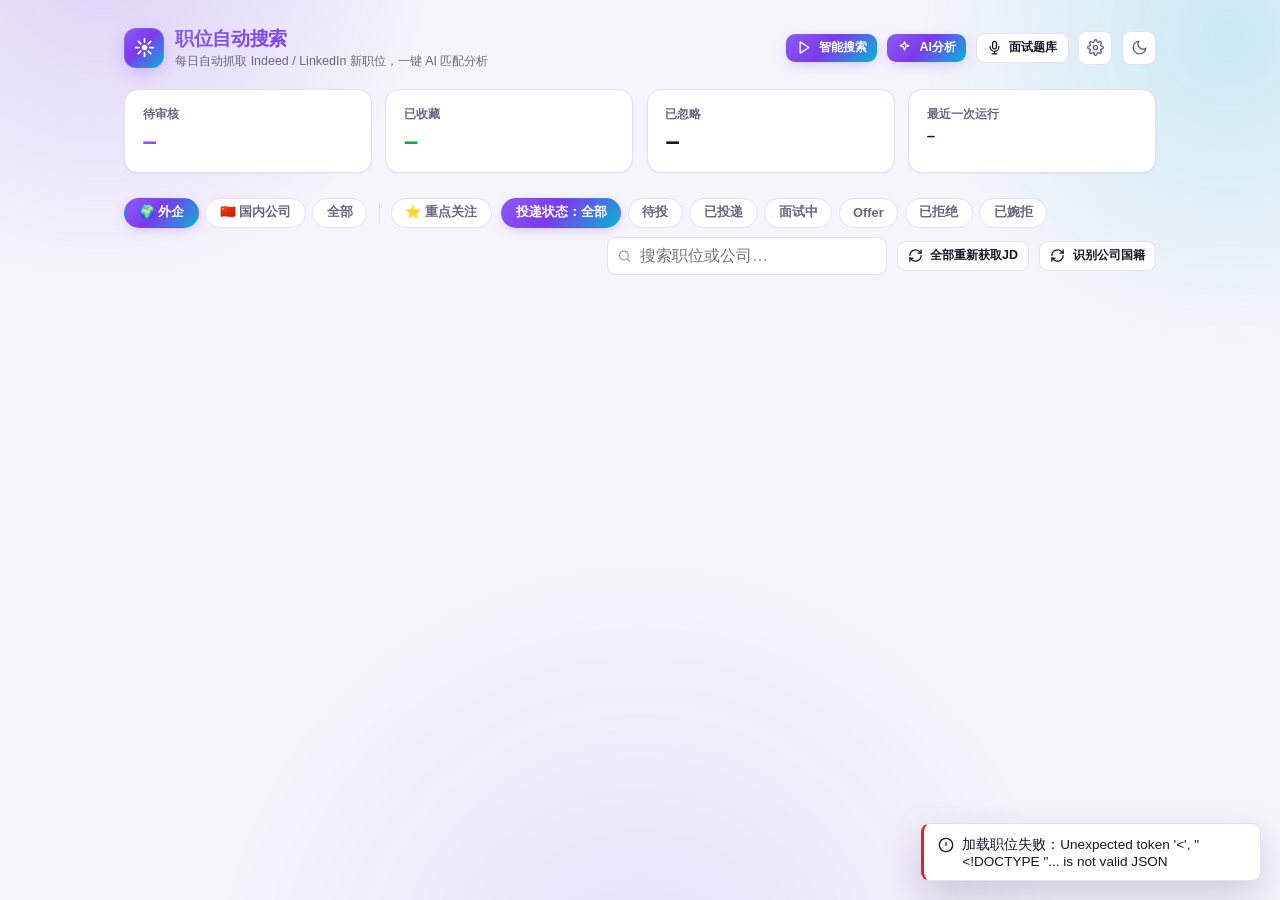
==== templates/index.html @ f9c7b6f6 "Add interview prep, Easy Apply, application tracking, and regression tests 功能： - 面试准备 P1：投递状态改为「面试中」" ====
<!doctype html>
<html lang="zh">
<head>
<meta charset="utf-8">
<meta name="viewport" content="width=device-width, initial-scale=1">
<title>职位自动搜索</title>
<link rel="stylesheet" href="/static/style.css">
</head>
<body>
<div class="app-shell">

  <header class="topbar">
    <div class="brand">
      <div class="brand-icon">
        <svg viewBox="0 0 24 24" fill="none" stroke="currentColor" stroke-width="2" stroke-linecap="round" stroke-linejoin="round"><path d="M12 2v4M12 18v4M4.93 4.93l2.83 2.83M16.24 16.24l2.83 2.83M2 12h4M18 12h4M4.93 19.07l2.83-2.83M16.24 7.76l2.83-2.83"/><circle cx="12" cy="12" r="3.2" fill="currentColor" stroke="none"/></svg>
      </div>
      <div>
        <h1>职位自动搜索</h1>
        <div class="sub">每日自动抓取 Indeed / LinkedIn 新职位，一键 AI 匹配分析</div>
      </div>
    </div>
    <div class="topbar-actions">
      <button class="btn btn-primary btn-sm" id="runNowBtn" onclick="runNow()">
        <svg viewBox="0 0 24 24" fill="none" stroke="currentColor" stroke-width="2" stroke-linecap="round" stroke-linejoin="round"><polygon points="5 3 19 12 5 21 5 3"/></svg>
        智能搜索
      </button>
      <button class="btn btn-primary btn-sm" id="aiAnalyzeAllBtn" onclick="toggleAnalyzeAll()" title="批量AI分析所有待审核职位（包括历史积压），再点一次可停止">
        <svg viewBox="0 0 24 24" fill="none" stroke="currentColor" stroke-width="2" stroke-linecap="round" stroke-linejoin="round"><path d="m12 3 1.9 4.9L19 9l-5.1 1.9L12 16l-1.9-5.1L5 9l5.1-1.9L12 3z"/></svg>
        <span id="aiAnalyzeAllBtnLabel">AI分析</span>
      </button>
      <button class="btn btn-secondary btn-sm" id="interviewBtn" onclick="openInterviewModal()" title="通用面试题库：自我介绍、通用问题、STAR 故事">
        <svg viewBox="0 0 24 24" fill="none" stroke="currentColor" stroke-width="2" stroke-linecap="round" stroke-linejoin="round"><path d="M12 2a3 3 0 0 0-3 3v6a3 3 0 0 0 6 0V5a3 3 0 0 0-3-3z"/><path d="M19 10v1a7 7 0 0 1-14 0v-1M12 18v4M8 22h8"/></svg>
        面试题库
      </button>
      <button class="icon-btn" id="moreBtn" title="更多" onclick="openMoreModal()">
        <svg viewBox="0 0 24 24" fill="none" stroke="currentColor" stroke-width="2" stroke-linecap="round" stroke-linejoin="round"><circle cx="12" cy="12" r="3"/><path d="M19.4 15a1.65 1.65 0 0 0 .33 1.82l.06.06a2 2 0 1 1-2.83 2.83l-.06-.06a1.65 1.65 0 0 0-1.82-.33 1.65 1.65 0 0 0-1 1.51V21a2 2 0 0 1-4 0v-.09A1.65 1.65 0 0 0 9 19.4a1.65 1.65 0 0 0-1.82.33l-.06.06a2 2 0 1 1-2.83-2.83l.06-.06a1.65 1.65 0 0 0 .33-1.82 1.65 1.65 0 0 0-1.51-1H3a2 2 0 0 1 0-4h.09A1.65 1.65 0 0 0 4.6 9a1.65 1.65 0 0 0-.33-1.82l-.06-.06a2 2 0 1 1 2.83-2.83l.06.06a1.65 1.65 0 0 0 1.82.33H9a1.65 1.65 0 0 0 1-1.51V3a2 2 0 0 1 4 0v.09a1.65 1.65 0 0 0 1 1.51 1.65 1.65 0 0 0 1.82-.33l.06-.06a2 2 0 1 1 2.83 2.83l-.06.06a1.65 1.65 0 0 0-.33 1.82V9a1.65 1.65 0 0 0 1.51 1H21a2 2 0 0 1 0 4h-.09a1.65 1.65 0 0 0-1.51 1z"/></svg>
      </button>
      <button class="icon-btn" id="themeToggle" title="切换深色模式" onclick="toggleTheme()">
        <svg id="themeIcon" viewBox="0 0 24 24" fill="none" stroke="currentColor" stroke-width="2" stroke-linecap="round" stroke-linejoin="round"></svg>
      </button>
    </div>
  </header>

  <div class="stat-grid">
    <div class="stat-card accent-new clickable" id="statCardNew" data-status="new" onclick="filterByStatus('new')" title="点击筛选「新」，再点一次恢复「全部」">
      <div class="label">待审核</div>
      <div class="value" id="statNew">–</div>
    </div>
    <div class="stat-card accent-ok clickable" id="statCardReviewed" data-status="reviewed" onclick="filterByStatus('reviewed')" title="点击筛选「已收藏」，再点一次恢复「全部」">
      <div class="label">已收藏</div>
      <div class="value" id="statReviewed">–</div>
    </div>
    <div class="stat-card clickable" id="statCardDismissed" data-status="dismissed" onclick="filterByStatus('dismissed')" title="点击筛选「已忽略」，再点一次恢复「全部」">
      <div class="label">已忽略</div>
      <div class="value" id="statDismissed">–</div>
    </div>
    <div class="stat-card clickable" id="statCardLastRun" onclick="openMoreModal('runs')" title="点击查看运行记录">
      <div class="label">最近一次运行</div>
      <div class="value" id="statLastRun" style="font-size:0.95rem;">–</div>
    </div>
  </div>

  <!-- ===== Jobs (main content) ===== -->
  <section id="panel-jobs">
    <div class="filter-bar">
      <div class="chip-group" id="originChips">
        <button class="chip active" data-origin="foreign" title="外企 + 未分析/判断不出的职位">🌍 外企</button>
        <button class="chip" data-origin="domestic" title="仅显示AI分析判定为中国大陆本土公司的职位">🇨🇳 国内公司</button>
        <button class="chip" data-origin="">全部</button>
      </div>
      <!-- 分割线后面的"重点关注"是独立的开关筛选（可跟外企/国内公司任意组合），
           不属于上面那组三选一的chip，所以单独放一个 chip-group -->
      <span class="chip-divider" aria-hidden="true"></span>
      <div class="chip-group">
        <button class="chip" id="starredChip" onclick="toggleStarredFilter()" title="只看标记了「重点关注」的职位，再点一次取消">⭐ 重点关注</button>
      </div>
      <div class="chip-group" id="appStatusChips">
        <button class="chip active" data-appstatus="">投递状态：全部</button>
        <button class="chip" data-appstatus="not_applied">待投</button>
        <button class="chip" data-appstatus="applied">已投递</button>
        <button class="chip" data-appstatus="interviewing">面试中</button>
        <button class="chip" data-appstatus="offer">Offer</button>
        <button class="chip" data-appstatus="rejected">已拒绝</button>
        <button class="chip" data-appstatus="declined">已婉拒</button>
      </div>
      <div class="search-box">
        <svg viewBox="0 0 24 24" fill="none" stroke="currentColor" stroke-width="2"><circle cx="11" cy="11" r="7"/><path d="m21 21-4.3-4.3"/></svg>
        <input id="jobSearch" type="text" placeholder="搜索职位或公司…" oninput="renderJobs()">
      </div>
      <button class="btn btn-secondary btn-sm" id="refetchAllJdBtn" onclick="refetchAllJd(this)" title="重新抓取所有待审核里JD正文缺失的职位（后台进行）">
        <svg viewBox="0 0 24 24" fill="none" stroke="currentColor" stroke-width="2" stroke-linecap="round" stroke-linejoin="round"><path d="M3 12a9 9 0 0 1 15-6.7L21 8"/><path d="M21 3v5h-5"/><path d="M21 12a9 9 0 0 1-15 6.7L3 16"/><path d="M8 16H3v5"/></svg>
        全部重新获取JD
      </button>
      <button class="btn btn-secondary btn-sm" id="classifyOriginBtn" onclick="classifyCompanyOrigin(this)" title="批量判断所有还没识别过国籍的公司（只看公司名，不用等JD/完整分析，后台进行）">
        <svg viewBox="0 0 24 24" fill="none" stroke="currentColor" stroke-width="2" stroke-linecap="round" stroke-linejoin="round"><path d="M3 12a9 9 0 0 1 15-6.7L21 8"/><path d="M21 3v5h-5"/><path d="M21 12a9 9 0 0 1-15 6.7L3 16"/><path d="M8 16H3v5"/></svg>
        识别公司国籍
      </button>
    </div>

    <div id="jobsSkeleton" class="skeleton" style="display:none;">
      <div class="skeleton-row"></div>
      <div class="skeleton-row"></div>
      <div class="skeleton-row"></div>
    </div>
    <div class="job-list" id="jobList"></div>
    <div class="empty-state" id="jobsEmpty" style="display:none;">
      <div class="icon">📭</div>
      <div class="title">暂时没有职位</div>
      <div class="desc">点击右上角"智能搜索"，或调整筛选条件试试。</div>
    </div>
  </section>

</div>

<div class="modal-overlay" id="moreModalOverlay" onclick="if(event.target===this) closeMoreModal()">
  <div class="modal">
    <div class="modal-head">
      <nav class="tabs modal-tabs">
        <button class="tab-btn active" data-moretab="settings" onclick="switchMoreTab('settings')">设置</button>
        <button class="tab-btn" data-moretab="runs" onclick="switchMoreTab('runs')">运行记录</button>
      </nav>
      <button class="icon-btn" onclick="closeMoreModal()">
        <svg viewBox="0 0 24 24" fill="none" stroke="currentColor" stroke-width="2" stroke-linecap="round" stroke-linejoin="round"><path d="M18 6 6 18M6 6l12 12"/></svg>
      </button>
    </div>
    <div class="modal-body">

      <!-- ===== Settings subtab ===== -->
      <section class="tab-panel active" id="moreSubpanel-settings">
        <div class="card">
          <div class="card-head">
            <div>
              <h2>搜索设置</h2>
              <p>按关键词 × 城市定时自动抓取 Indeed / LinkedIn 新职位，去重后存入待审核列表。</p>
            </div>
          </div>
          <div class="form-grid">
            <div class="field">
              <label>关键词（每行一个）</label>
              <textarea id="keywords" rows="4" placeholder="Senior Product Manager&#10;AI产品经理"></textarea>
            </div>
            <div class="field">
              <label>城市（每行一个，留空一行表示不限地点/远程）</label>
              <textarea id="locations" rows="4" placeholder="Beijing&#10;Shanghai&#10;Remote"></textarea>
            </div>
            <div class="field">
              <label>Indeed 国家代码</label>
              <input id="country_indeed" type="text" placeholder="china">
            </div>
            <div class="field">
              <label>每个关键词+城市组合返回条数</label>
              <input id="results_wanted" type="number" min="1" max="100">
            </div>
            <div class="field">
              <label>只抓取最近几天内发布的职位（留空或0表示不限）</label>
              <input id="days_old" type="number" min="0" max="365" placeholder="30">
            </div>
            <div class="field">
              <label>每天定时时间（本机时间）</label>
              <div class="time-row">
                <label class="switch-row">
                  <input id="schedule_enabled" type="checkbox">
                  <span>开启</span>
                </label>
                <input id="schedule_hour" type="number" min="0" max="23">
                <span>时</span>
                <input id="schedule_minute" type="number" min="0" max="59">
                <span>分</span>
              </div>
              <p class="field-hint">关闭后不会每天自动运行，仍可手动点"立即搜索"</p>
            </div>
            <div class="field span-2">
              <label>去重 / 自动分析写入用的追踪表路径</label>
              <input id="tracker_xlsx_path" type="text" placeholder="留空默认 ~/Downloads/JD匹配追踪表.xlsx">
            </div>
          </div>
        </div>

        <div class="card">
          <div class="card-head">
            <div>
              <h2>自动分析设置</h2>
              <p>需要设置 <code>ANTHROPIC_API_KEY</code>（Claude）或 <code>DEEPSEEK_API_KEY</code>（DeepSeek）环境变量，用哪个由 <code>config.json</code> 里的 <code>llm_provider</code> 字段决定（暂无界面开关，需直接编辑该文件）。点击职位的"AI 分析"会调用对应 API 计算匹配度并写入追踪表，匹配度 ≥70% 时还会生成定制简历 + cover letter（会产生 API 调用费用）。</p>
            </div>
          </div>
          <div class="form-grid">
            <div class="field span-2">
              <label>基础简历文件路径</label>
              <input id="base_resume_path" type="text" placeholder="留空默认 ~/Downloads/Cathy_Yang_Resume_EN_AI.docx">
            </div>
            <div class="field span-2">
              <label>定制简历保存目录</label>
              <input id="resume_output_dir" type="text" placeholder="留空默认跟基础简历同目录">
            </div>
          </div>
        </div>

        <div class="card">
          <div class="card-head">
            <div>
              <h2>Easy Apply 自动回答设置</h2>
              <p>LinkedIn Easy Apply 半自动投递遇到筛选问题时，会用这里配置的答案自动填写并点"下一步"；遇到下面没覆盖到的问题会停在那一步，等你手动填。不会自动点击最终的"提交申请"，这一步永远需要你自己确认。</p>
            </div>
          </div>
          <div class="form-grid">
            <div class="field">
              <label>工作签证 / 工作授权</label>
              <input id="ea_work_authorization" type="text" placeholder="例如：无需公司担保工作签证">
            </div>
            <div class="field">
              <label>期望薪资</label>
              <input id="ea_expected_salary" type="text" placeholder="例如：30k-40k RMB/月">
            </div>
            <div class="field">
              <label>入职时间 / Notice Period</label>
              <input id="ea_notice_period" type="text" placeholder="例如：1个月内到岗">
            </div>
            <div class="field span-2">
              <label>其它常见问题（每行一条，格式：问题关键词=答案）</label>
              <textarea id="ea_extra_answers" rows="4" placeholder="是否愿意出差=愿意&#10;英语水平=流利&#10;是否有相关认证=否"></textarea>
              <p class="field-hint">自动化会用"问题关键词"去匹配 Easy Apply 表单里问题的文字，包含这个关键词就填对应答案；没匹配上任何一行才会停下来</p>
            </div>
          </div>
        </div>

        <div class="card-footer" style="margin-top:-0.4rem;">
          <button class="btn btn-primary" id="saveConfigBtn" onclick="saveConfig()">
            <svg viewBox="0 0 24 24" fill="none" stroke="currentColor" stroke-width="2" stroke-linecap="round" stroke-linejoin="round"><path d="M19 21H5a2 2 0 0 1-2-2V5a2 2 0 0 1 2-2h11l5 5v11a2 2 0 0 1-2 2Z"/><path d="M17 21v-8H7v8"/><path d="M7 3v5h8"/></svg>
            保存设置
          </button>
          <span id="configSavedHint" style="font-size:0.82rem;color:var(--success);display:none;">已保存</span>
        </div>
      </section>

      <!-- ===== Runs subtab ===== -->
      <section class="tab-panel" id="moreSubpanel-runs">
        <div class="table-wrap">
          <table id="runsTable">
            <thead>
              <tr><th>时间</th><th>关键词</th><th>找到</th><th>新增</th><th>去重跳过</th><th>不相关跳过</th><th>状态</th></tr>
            </thead>
            <tbody></tbody>
          </table>
        </div>
      </section>

    </div>
  </div>
</div>

<div class="modal-overlay" id="jobDetailModalOverlay" onclick="if(event.target===this) closeJobDetailModal()">
  <div class="modal">
    <div class="modal-head">
      <h3 id="jobDetailModalTitle"></h3>
      <button class="icon-btn" onclick="closeJobDetailModal()">
        <svg viewBox="0 0 24 24" fill="none" stroke="currentColor" stroke-width="2" stroke-linecap="round" stroke-linejoin="round"><path d="M18 6 6 18M6 6l12 12"/></svg>
      </button>
    </div>
    <nav class="tabs modal-tabs">
      <button class="tab-btn active" data-detailtab="analysis" onclick="switchDetailTab('analysis')">匹配分析</button>
      <button class="tab-btn" data-detailtab="interview" onclick="switchDetailTab('interview')">🎤 面试准备</button>
    </nav>
    <div class="modal-body">
      <section class="tab-panel active" id="detailSubpanel-analysis"></section>
      <section class="tab-panel" id="detailSubpanel-interview"></section>
    </div>
  </div>
</div>

<div class="modal-overlay" id="interviewModalOverlay" onclick="if(event.target===this) closeInterviewModal()">
  <div class="modal modal-wide">
    <div class="modal-head">
      <h3>🎤 通用面试题库</h3>
      <button class="icon-btn" onclick="closeInterviewModal()">
        <svg viewBox="0 0 24 24" fill="none" stroke="currentColor" stroke-width="2" stroke-linecap="round" stroke-linejoin="round"><path d="M18 6 6 18M6 6l12 12"/></svg>
      </button>
    </div>
    <div class="modal-body" id="interviewModalBody"></div>
  </div>
</div>

<div class="toast-stack" id="toastStack"></div>

<!-- interview.js 放在 app.js 前面：app.js 文件末尾就直接跑初始化（loadJobs 等），
     而它渲染职位卡片时会调用 interview.js 里的 interviewPrepBadgeHtml()，
     反过来放会依赖"网络回调一定晚于同步脚本执行"这个隐式时序，太脆。 -->
<script src="/static/interview.js"></script>
<script src="/static/app.js"></script>
</body>
</html>
---- static/style.css ----
:root {
  --bg: #f6f5fb;
  --bg-elevated: #ffffff;
  --bg-subtle: #f0eefa;
  --border: #e3dff5;
  --text: #191527;
  --text-muted: #6b6580;
  --text-faint: #9a93ac;
  --primary: #7c3aed;
  --primary-hover: #6b21e8;
  --primary-soft: #efe6fe;
  --accent: #06b6d4;
  --accent-soft: #e2fbff;
  --primary-gradient: linear-gradient(135deg, #8b5cf6 0%, #7c3aed 45%, #06b6d4 100%);
  --primary-glow: rgba(124, 58, 237, 0.35);
  --success: #16a34a;
  --success-soft: #e9f9ef;
  --warning: #d97706;
  --warning-soft: #fef3e2;
  --danger: #dc2626;
  --danger-soft: #fdecec;
  --indeed-color: #2557a7;
  --linkedin-color: #0a66c2;
  --radius: 14px;
  --radius-sm: 9px;
  --shadow-sm: 0 1px 2px rgba(30, 16, 60, 0.06);
  --shadow-md: 0 4px 18px rgba(30, 16, 60, 0.1);
  --shadow-lg: 0 16px 40px rgba(30, 16, 60, 0.18);
}

:root[data-theme="dark"] {
  --bg: #0c0a16;
  --bg-elevated: #17132a;
  --bg-subtle: #1f1a3673;
  --border: #2e2650;
  --text: #f0ecff;
  --text-muted: #a89fc4;
  --text-faint: #6f668c;
  --primary: #a78bfa;
  --primary-hover: #bda4ff;
  --primary-soft: #2c2158;
  --accent: #2dd4bf;
  --accent-soft: #123330;
  --primary-gradient: linear-gradient(135deg, #a78bfa 0%, #8b5cf6 45%, #22d3ee 100%);
  --primary-glow: rgba(167, 139, 250, 0.45);
  --success: #4ade80;
  --success-soft: #163627;
  --warning: #fbbf24;
  --warning-soft: #3a2c0f;
  --danger: #f87171;
  --danger-soft: #3a1e1e;
  --shadow-sm: 0 1px 2px rgba(0, 0, 0, 0.35);
  --shadow-md: 0 4px 18px rgba(0, 0, 0, 0.4);
  --shadow-lg: 0 16px 40px rgba(0, 0, 0, 0.55);
}

@media (prefers-color-scheme: dark) {
  :root:not([data-theme="light"]) {
    --bg: #0c0a16;
    --bg-elevated: #17132a;
    --bg-subtle: #1f1a3673;
    --border: #2e2650;
    --text: #f0ecff;
    --text-muted: #a89fc4;
    --text-faint: #6f668c;
    --primary: #a78bfa;
    --primary-hover: #bda4ff;
    --primary-soft: #2c2158;
    --accent: #2dd4bf;
    --accent-soft: #123330;
    --primary-gradient: linear-gradient(135deg, #a78bfa 0%, #8b5cf6 45%, #22d3ee 100%);
    --primary-glow: rgba(167, 139, 250, 0.45);
    --success: #4ade80;
    --success-soft: #163627;
    --warning: #fbbf24;
    --warning-soft: #3a2c0f;
    --danger: #f87171;
    --danger-soft: #3a1e1e;
    --shadow-sm: 0 1px 2px rgba(0, 0, 0, 0.35);
    --shadow-md: 0 4px 18px rgba(0, 0, 0, 0.4);
    --shadow-lg: 0 16px 40px rgba(0, 0, 0, 0.55);
  }
}

* { box-sizing: border-box; }

body {
  font-family: -apple-system, BlinkMacSystemFont, "Segoe UI", "PingFang SC", "Microsoft YaHei", sans-serif;
  background: var(--bg);
  color: var(--text);
  margin: 0;
  min-height: 100vh;
  position: relative;
  overflow-x: hidden;
  transition: background 0.2s ease, color 0.2s ease;
}

body::before {
  content: "";
  position: fixed;
  inset: 0;
  z-index: 0;
  pointer-events: none;
  background:
    radial-gradient(560px circle at 8% -6%, color-mix(in srgb, var(--primary) 22%, transparent), transparent 60%),
    radial-gradient(520px circle at 96% 4%, color-mix(in srgb, var(--accent) 20%, transparent), transparent 60%),
    radial-gradient(680px circle at 50% 110%, color-mix(in srgb, var(--primary) 12%, transparent), transparent 65%);
  opacity: 0.9;
}

.app-shell {
  max-width: 1080px;
  margin: 0 auto;
  padding: 0 1.5rem 4rem;
  position: relative;
  z-index: 1;
}

/* ---------- Header ---------- */
.topbar {
  display: flex;
  align-items: center;
  justify-content: space-between;
  padding: 1.6rem 0 1.2rem;
  gap: 1rem;
}

.brand { display: flex; align-items: center; gap: 0.7rem; }

.brand-icon {
  width: 40px; height: 40px;
  border-radius: 12px;
  background: var(--primary-gradient);
  display: flex; align-items: center; justify-content: center;
  color: #fff; font-size: 1.1rem; flex-shrink: 0;
  box-shadow: 0 0 0 1px rgba(255,255,255,0.08) inset, 0 6px 20px -4px var(--primary-glow);
}
.brand-icon svg { width: 21px; height: 21px; }

.brand h1 {
  font-size: 1.2rem; margin: 0; font-weight: 800; letter-spacing: -0.02em;
  background: var(--primary-gradient);
  -webkit-background-clip: text; background-clip: text; color: transparent;
}
.brand .sub { font-size: 0.78rem; color: var(--text-muted); margin-top: 1px; }

.topbar-actions { display: flex; align-items: center; gap: 0.6rem; }

.server-pill {
  display: flex; align-items: center; gap: 0.4rem;
  font-size: 0.78rem; color: var(--text-muted);
  background: var(--bg-elevated); border: 1px solid var(--border);
  padding: 0.35rem 0.7rem; border-radius: 999px;
}
.dot { width: 7px; height: 7px; border-radius: 50%; background: var(--success); box-shadow: 0 0 0 3px var(--success-soft); }

.icon-btn {
  width: 34px; height: 34px; border-radius: 9px;
  border: 1px solid var(--border); background: var(--bg-elevated);
  color: var(--text-muted); display: flex; align-items: center; justify-content: center;
  cursor: pointer; transition: all 0.15s ease;
}
.icon-btn:hover { color: var(--text); border-color: var(--primary); background: var(--primary-soft); }
.icon-btn svg { width: 17px; height: 17px; }
/* 已标记"重点关注"的星标按钮：实心金色，跟旁边灰色的收藏/忽略图标一眼区分开 */
.icon-btn.starred { color: #f5a623; border-color: #f5a62366; background: #f5a6231a; }
.icon-btn.starred:hover { color: #f5a623; border-color: #f5a623; background: #f5a62333; }

/* ---------- Stat cards ---------- */
.stat-grid {
  display: grid;
  grid-template-columns: repeat(4, 1fr);
  gap: 0.85rem;
  margin-bottom: 1.6rem;
}
.stat-card {
  background: var(--bg-elevated);
  border: 1px solid var(--border);
  border-radius: var(--radius);
  padding: 1rem 1.1rem;
  box-shadow: var(--shadow-sm);
}
.stat-card .label { font-size: 0.78rem; color: var(--text-muted); font-weight: 600; }
.stat-card .value { font-size: 1.6rem; font-weight: 700; margin-top: 0.25rem; letter-spacing: -0.02em; }
.stat-card.accent-new .value {
  background: var(--primary-gradient);
  -webkit-background-clip: text; background-clip: text; color: transparent;
}
.stat-card.accent-ok .value { color: var(--success); }
.stat-card.clickable { cursor: pointer; transition: border-color 0.15s ease, box-shadow 0.15s ease; }
.stat-card.clickable:hover { border-color: var(--primary); }
.stat-card.clickable.active { border-color: var(--primary); box-shadow: 0 0 0 2px var(--primary-soft); }

/* ---------- Tabs ---------- */
.tabs {
  display: flex; gap: 0.3rem;
  border-bottom: 1px solid var(--border);
  margin-bottom: 1.5rem;
}
.tab-btn {
  border: none; background: none; cursor: pointer;
  padding: 0.7rem 0.9rem; font-size: 0.92rem; font-weight: 600;
  color: var(--text-muted); position: relative; top: 1px;
  border-bottom: 2px solid transparent;
  transition: color 0.15s ease;
}
.tab-btn:hover { color: var(--text); }
.tab-btn.active {
  color: var(--primary);
  border-image: var(--primary-gradient) 1;
  border-bottom-width: 2px; border-bottom-style: solid;
}
.tab-btn .count {
  display: inline-block; margin-left: 0.35rem;
  font-size: 0.72rem; background: var(--bg-subtle); color: var(--text-muted);
  border-radius: 999px; padding: 0.05rem 0.42rem; font-weight: 700;
}
.tab-btn.active .count { background: var(--primary-soft); color: var(--primary); }

.modal-tabs { border-bottom: none; margin-bottom: 0; }

.tab-panel { display: none; animation: fadein 0.18s ease; }
.tab-panel.active { display: block; }
@keyframes fadein { from { opacity: 0; transform: translateY(2px); } to { opacity: 1; transform: none; } }

/* ---------- Cards / sections ---------- */
.card {
  background: var(--bg-elevated);
  border: 1px solid var(--border);
  border-radius: var(--radius);
  padding: 1.4rem 1.5rem;
  box-shadow: var(--shadow-sm);
  margin-bottom: 1.2rem;
}
.card-head { display: flex; align-items: flex-start; justify-content: space-between; gap: 1rem; margin-bottom: 1.1rem; }
.card-head h2 { font-size: 1.02rem; margin: 0; font-weight: 700; }
.card-head p { margin: 0.3rem 0 0; font-size: 0.83rem; color: var(--text-muted); line-height: 1.5; }

.form-grid {
  display: grid;
  grid-template-columns: 1fr 1fr;
  gap: 1rem 1.2rem;
}
.field { display: flex; flex-direction: column; gap: 0.35rem; }
.field.span-2 { grid-column: 1 / -1; }
.field label { font-size: 0.82rem; font-weight: 600; color: var(--text); }
.field .field-hint { font-size: 0.74rem; color: var(--text-faint); margin-top: -0.15rem; }

textarea, input[type=text], input[type=number], select {
  width: 100%;
  font: inherit;
  color: var(--text);
  background: var(--bg-subtle);
  border: 1px solid var(--border);
  border-radius: var(--radius-sm);
  padding: 0.55rem 0.7rem;
  transition: border-color 0.15s ease, box-shadow 0.15s ease;
}
textarea { resize: vertical; font-family: inherit; line-height: 1.5; }
textarea:focus, input:focus, select:focus {
  outline: none; border-color: var(--primary);
  box-shadow: 0 0 0 3px var(--primary-soft);
  background: var(--bg-elevated);
}
.time-row { display: flex; align-items: center; gap: 0.5rem; }
.time-row input { width: 70px; text-align: center; flex: none; }
.time-row span { color: var(--text-muted); font-size: 0.85rem; }
.switch-row { display: flex; align-items: center; gap: 0.35rem; margin-right: 0.3rem; cursor: pointer; }
.switch-row input[type=checkbox] { width: auto; accent-color: var(--accent); }
.switch-row span { color: var(--text-muted); font-size: 0.85rem; }

.card-footer {
  display: flex; align-items: center; gap: 0.7rem;
  margin-top: 1.2rem; padding-top: 1.1rem; border-top: 1px solid var(--border);
}

/* ---------- Buttons ---------- */
.btn {
  display: inline-flex; align-items: center; gap: 0.45rem;
  border: 1px solid transparent; border-radius: var(--radius-sm);
  padding: 0.55rem 1.05rem; font: inherit; font-weight: 600; font-size: 0.87rem;
  cursor: pointer; transition: all 0.15s ease; white-space: nowrap;
}
.btn svg { width: 15px; height: 15px; flex-shrink: 0; }
.btn:disabled { opacity: 0.6; cursor: not-allowed; }
.btn-primary {
  background: var(--primary-gradient); color: #fff; border: none;
  box-shadow: 0 4px 16px -4px var(--primary-glow);
}
.btn-primary:hover:not(:disabled) { filter: brightness(1.08); box-shadow: 0 6px 22px -4px var(--primary-glow); }
.btn-secondary { background: var(--bg-elevated); color: var(--text); border-color: var(--border); }
.btn-secondary:hover:not(:disabled) { border-color: var(--primary); color: var(--primary); }
.btn-danger { background: var(--danger); color: #fff; border: none; }
.btn-danger:hover:not(:disabled) { filter: brightness(1.08); }
.btn-ghost { background: transparent; color: var(--text-muted); padding: 0.4rem 0.7rem; }
.btn-ghost:hover:not(:disabled) { background: var(--bg-subtle); color: var(--text); }
.btn-sm { padding: 0.35rem 0.65rem; font-size: 0.78rem; }
.btn-danger-ghost { background: transparent; color: var(--text-muted); padding: 0.35rem 0.6rem; }
.btn-danger-ghost:hover:not(:disabled) { color: var(--danger); background: var(--danger-soft); }

.spinner {
  width: 14px; height: 14px; border-radius: 50%;
  border: 2px solid rgba(255,255,255,0.4); border-top-color: #fff;
  animation: spin 0.7s linear infinite; flex-shrink: 0;
}
.btn-secondary .spinner { border-color: var(--border); border-top-color: var(--primary); }
@keyframes spin { to { transform: rotate(360deg); } }

/* ---------- Filter chips ---------- */
.filter-bar { display: flex; align-items: center; gap: 0.6rem; margin-bottom: 1rem; flex-wrap: wrap; }
.chip-group { display: flex; gap: 0.4rem; }
.chip {
  border: 1px solid var(--border); background: var(--bg-elevated); color: var(--text-muted);
  border-radius: 999px; padding: 0.32rem 0.85rem; font-size: 0.8rem; font-weight: 600;
  cursor: pointer; transition: all 0.15s ease;
}
.chip:hover { border-color: var(--primary); color: var(--primary); }
.chip.active {
  background: var(--primary-gradient); border-color: transparent; color: #fff;
  box-shadow: 0 3px 12px -3px var(--primary-glow);
}
/* "外企/国内公司/全部"这组三选一chip 和后面独立开关的"重点关注"之间的竖分割线 */
.chip-divider { width: 1px; height: 1.3rem; background: var(--border); margin: 0 0.1rem; }
.search-box { position: relative; flex: 1; min-width: 180px; max-width: 280px; margin-left: auto; }
.search-box svg { position: absolute; left: 0.6rem; top: 50%; transform: translateY(-50%); width: 15px; height: 15px; color: var(--text-faint); }
.search-box input { padding-left: 2rem; background: var(--bg-elevated); }

/* ---------- Job list ---------- */
.job-list { display: flex; flex-direction: column; gap: 0.6rem; }
.job-card {
  background: var(--bg-elevated); border: 1px solid var(--border); border-radius: var(--radius-sm);
  padding: 0.85rem 1rem; display: flex; align-items: center; gap: 1rem;
  transition: box-shadow 0.15s ease, border-color 0.15s ease;
}
.job-card:hover { box-shadow: var(--shadow-sm); border-color: color-mix(in srgb, var(--primary) 35%, var(--border)); }
.job-card.clickable { cursor: pointer; }
.job-main { flex: 1; min-width: 0; }
.job-title-row { display: flex; align-items: center; gap: 0.5rem; flex-wrap: wrap; }
.job-title { font-weight: 700; font-size: 0.93rem; text-decoration: none; color: var(--text); }
.job-title:hover { color: var(--primary); }
.job-meta { display: flex; align-items: center; gap: 0.5rem; margin-top: 0.3rem; font-size: 0.78rem; color: var(--text-muted); flex-wrap: wrap; }
.job-meta .dot-sep::before { content: "·"; margin-right: 0.5rem; color: var(--text-faint); }
.job-meta a.job-link { color: var(--primary); text-decoration: none; font-weight: 600; }
.job-meta a.job-link:hover { text-decoration: underline; }

.badge {
  display: inline-flex; align-items: center; gap: 0.3rem;
  font-size: 0.68rem; font-weight: 700; padding: 0.14rem 0.5rem; border-radius: 999px;
  letter-spacing: 0.01em;
}
.badge-site-indeed { background: #e7f0fc; color: var(--indeed-color); }
.badge-site-linkedin { background: #e1f0fc; color: var(--linkedin-color); }
.badge-status-new {
  background: var(--primary-gradient); color: #fff;
  box-shadow: 0 2px 8px -2px var(--primary-glow);
}
.badge-status-reviewed { background: var(--success-soft); color: var(--success); }
.badge-status-dismissed { background: var(--bg-subtle); color: var(--text-faint); }

.match-pill {
  min-width: 52px; text-align: center; font-weight: 800; font-size: 0.82rem;
  padding: 0.28rem 0.5rem; border-radius: var(--radius-sm);
}
.match-high { background: var(--success-soft); color: var(--success); }
.match-mid { background: var(--warning-soft); color: var(--warning); }
.match-low { background: var(--danger-soft); color: var(--danger); }
.match-none { background: var(--bg-subtle); color: var(--text-faint); font-weight: 600; font-size: 0.75rem; }
.match-fail { background: var(--danger-soft); color: var(--danger); cursor: help; font-size: 0.75rem; font-weight: 600; }

.job-actions { display: flex; align-items: center; gap: 0.35rem; flex-shrink: 0; }

.app-status-select {
  width: auto; padding: 0.3rem 0.5rem; font-size: 0.78rem; border-radius: var(--radius-sm);
}
.app-status-select[data-appstatus="applied"] { border-color: var(--accent); color: var(--accent); }
.app-status-select[data-appstatus="interviewing"] { border-color: var(--warning); color: var(--warning); }
.app-status-select[data-appstatus="offer"] { border-color: var(--success); color: var(--success); font-weight: 700; }
.app-status-select[data-appstatus="rejected"],
.app-status-select[data-appstatus="declined"] { border-color: var(--danger); color: var(--danger); }

.empty-state {
  text-align: center; padding: 3rem 1rem; color: var(--text-muted);
}
.empty-state .icon { font-size: 2rem; margin-bottom: 0.6rem; opacity: 0.6; }
.empty-state .title { font-weight: 700; color: var(--text); margin-bottom: 0.25rem; }
.empty-state .desc { font-size: 0.85rem; }

.skeleton { display: flex; flex-direction: column; gap: 0.6rem; }
.skeleton-row {
  height: 58px; border-radius: var(--radius-sm);
  background: linear-gradient(90deg, var(--bg-subtle) 25%, var(--border) 37%, var(--bg-subtle) 63%);
  background-size: 400% 100%; animation: shimmer 1.4s ease infinite;
}
@keyframes shimmer { 0% { background-position: 100% 0; } 100% { background-position: -100% 0; } }

/* ---------- Table (runs) ---------- */
.table-wrap { overflow-x: auto; border: 1px solid var(--border); border-radius: var(--radius-sm); }
table { width: 100%; border-collapse: collapse; font-size: 0.85rem; }
th { text-align: left; padding: 0.6rem 0.8rem; background: var(--bg-subtle); color: var(--text-muted); font-weight: 700; font-size: 0.75rem; text-transform: uppercase; letter-spacing: 0.03em; }
td { padding: 0.65rem 0.8rem; border-top: 1px solid var(--border); vertical-align: top; }
tr:hover td { background: var(--bg-subtle); }
.run-error { color: var(--danger); }
.run-ok { color: var(--text-faint); }

:root[data-theme="dark"] .badge-site-indeed,
:root[data-theme="dark"] .badge-site-linkedin { background: var(--bg-subtle); }
@media (prefers-color-scheme: dark) {
  :root:not([data-theme="light"]) .badge-site-indeed,
  :root:not([data-theme="light"]) .badge-site-linkedin { background: var(--bg-subtle); }
}

.req-list { list-style: none; margin: 0; padding: 0; display: flex; flex-direction: column; gap: 0.3rem; }
.req-list li { padding-left: 1.1rem; position: relative; font-size: 0.85rem; line-height: 1.5; }
.req-list li::before { content: "•"; position: absolute; left: 0.15rem; }
.req-list li.gap { color: var(--danger); font-weight: 600; }

.bullet-list { list-style: none; margin: 0; padding: 0; display: flex; flex-direction: column; gap: 0.3rem; }
.bullet-list li { padding-left: 1.1rem; position: relative; font-size: 0.85rem; line-height: 1.5; }
.bullet-list li::before { content: "•"; position: absolute; left: 0.15rem; color: var(--text-faint); }

.detail-section { margin-bottom: 1.1rem; }
.detail-section:last-child { margin-bottom: 0; }
.detail-section h4 { margin: 0 0 0.5rem; font-size: 0.78rem; font-weight: 700; color: var(--text-muted); text-transform: uppercase; letter-spacing: 0.03em; }
.detail-section .plain-text { font-size: 0.85rem; line-height: 1.5; white-space: pre-wrap; }
.detail-grid { display: grid; grid-template-columns: 1fr 1fr; gap: 0.8rem 1.2rem; }
.detail-grid .detail-section { margin-bottom: 0; }

/* ---------- Modal ---------- */
.modal-overlay {
  display: none; position: fixed; inset: 0; z-index: 1000;
  background: rgba(10, 11, 20, 0.5); backdrop-filter: blur(2px);
  align-items: flex-start; justify-content: center; padding: 4vh 1rem;
  overflow-y: auto;
}
.modal-overlay.active { display: flex; }
.modal {
  background: var(--bg-elevated); border: 1px solid var(--border); border-radius: var(--radius);
  box-shadow: var(--shadow-lg); width: 100%; max-width: 680px; max-height: 92vh;
  display: flex; flex-direction: column; animation: fadein 0.15s ease;
}
.modal-head {
  display: flex; align-items: center; justify-content: space-between; gap: 1rem;
  padding: 1.1rem 1.3rem; border-bottom: 1px solid var(--border); flex-shrink: 0;
}
.modal-head h3 { margin: 0; font-size: 1rem; font-weight: 700; }
.modal-body { padding: 1.3rem; overflow-y: auto; }

/* ---------- Toasts ---------- */
.toast-stack {
  position: fixed; bottom: 1.2rem; right: 1.2rem; z-index: 999;
  display: flex; flex-direction: column; gap: 0.5rem; max-width: 340px;
}
.toast {
  background: var(--bg-elevated); border: 1px solid var(--border); border-left: 3px solid var(--primary);
  border-radius: var(--radius-sm); padding: 0.7rem 0.9rem; box-shadow: var(--shadow-lg);
  font-size: 0.85rem; color: var(--text); animation: toast-in 0.2s ease;
  display: flex; align-items: flex-start; gap: 0.5rem;
}
.toast.success { border-left-color: var(--success); }
.toast.error { border-left-color: var(--danger); }
.toast.info { border-left-color: var(--primary); }
.toast .toast-icon { flex-shrink: 0; margin-top: 1px; }
@keyframes toast-in { from { opacity: 0; transform: translateX(12px); } to { opacity: 1; transform: none; } }
.toast.leaving { animation: toast-out 0.18s ease forwards; }
@keyframes toast-out { to { opacity: 0; transform: translateX(12px); } }

/* ---------- Interview prep ---------- */
/* 职位详情弹窗的两个标签（匹配分析 / 面试准备）横在 modal-head 和 modal-body 之间，
   跟"更多"弹窗把标签放进 modal-head 的排法不同——这里 modal-head 已经被动态的
   职位标题占满了，标签只能单独占一行。 */
#jobDetailModalOverlay .modal-tabs {
  padding: 0 1.3rem; border-bottom: 1px solid var(--border); flex-shrink: 0;
}

.prep-pill {
  background: var(--accent-soft); color: var(--accent);
  font-size: 0.75rem; font-weight: 700; white-space: nowrap;
}
.prep-pill.done { cursor: pointer; }
.prep-pill.done:hover { filter: brightness(0.95); }

.prep-toolbar {
  display: flex; align-items: center; gap: 0.4rem; flex-wrap: wrap;
  padding-bottom: 0.75rem; margin-bottom: 0.75rem; border-bottom: 1px solid var(--border);
}
.prep-round-input {
  width: 11rem; padding: 0.3rem 0.5rem; font-size: 0.78rem;
  border: 1px solid var(--border); border-radius: var(--radius-sm);
  background: var(--bg-elevated); color: var(--text);
}

.prep-cat { margin-bottom: 0.75rem; }
.prep-cat:last-child { margin-bottom: 0; }
.prep-cat-name {
  font-size: 0.72rem; font-weight: 800; letter-spacing: 0.06em; text-transform: uppercase;
  color: var(--text-faint); margin-bottom: 0.35rem;
}
.prep-sub {
  display: block; font-size: 0.72rem; color: var(--text-faint);
  text-transform: uppercase; letter-spacing: 0.05em; margin-bottom: 0.2rem;
}

.prep-item {
  border: 1px solid var(--border); border-radius: var(--radius-sm);
  background: var(--bg-subtle); margin-bottom: 0.35rem;
}
.prep-item > summary {
  cursor: pointer; padding: 0.5rem 0.65rem; font-size: 0.85rem; line-height: 1.45;
  list-style: none; display: flex; gap: 0.4rem; align-items: flex-start;
}
.prep-item > summary::-webkit-details-marker { display: none; }
.prep-item > summary::before {
  content: "▸"; color: var(--text-faint); flex-shrink: 0; transition: transform 0.15s ease;
}
.prep-item[open] > summary::before { transform: rotate(90deg); }
.prep-item[open] > summary { font-weight: 600; }
.prep-item.gap > summary { color: var(--danger); }
.prep-item-body {
  padding: 0 0.65rem 0.6rem 1.55rem; border-top: 1px solid var(--border); padding-top: 0.5rem;
}

/* 题库弹窗要放长文本编辑框，比默认的详情弹窗宽一些 */
.modal.modal-wide { max-width: 860px; }

.bank-count {
  display: inline-block; margin-left: 0.4rem;
  font-size: 0.72rem; background: var(--bg-subtle); color: var(--text-muted);
  border-radius: 999px; padding: 0.05rem 0.42rem; font-weight: 700;
}
.bank-badge {
  margin-left: auto; flex-shrink: 0;
  font-size: 0.68rem; font-weight: 700; padding: 0.1rem 0.4rem; border-radius: 999px;
  background: var(--success-soft); color: var(--success);
}
.bank-badge.ai { background: var(--bg-subtle); color: var(--text-faint); }

.bank-label {
  display: block; margin: 0.5rem 0 0.2rem;
  font-size: 0.72rem; font-weight: 700; letter-spacing: 0.05em; color: var(--text-faint);
}
.bank-answer {
  width: 100%; padding: 0.5rem 0.6rem; font-size: 0.85rem; line-height: 1.55;
  font-family: inherit; resize: vertical;
  border: 1px solid var(--border); border-radius: var(--radius-sm);
  background: var(--bg-elevated); color: var(--text);
}
.bank-answer:focus { outline: none; border-color: var(--primary); }
.bank-actions { display: flex; align-items: center; gap: 0.35rem; margin-top: 0.5rem; }

/* ---------- Responsive ---------- */
@media (max-width: 720px) {
  .stat-grid { grid-template-columns: repeat(2, 1fr); }
  .form-grid { grid-template-columns: 1fr; }
  .job-card { flex-direction: column; align-items: stretch; }
  .job-actions { justify-content: flex-end; }
  .search-box { max-width: none; margin-left: 0; }
  .detail-grid { grid-template-columns: 1fr; }
  .prep-round-input { width: 100%; }
}
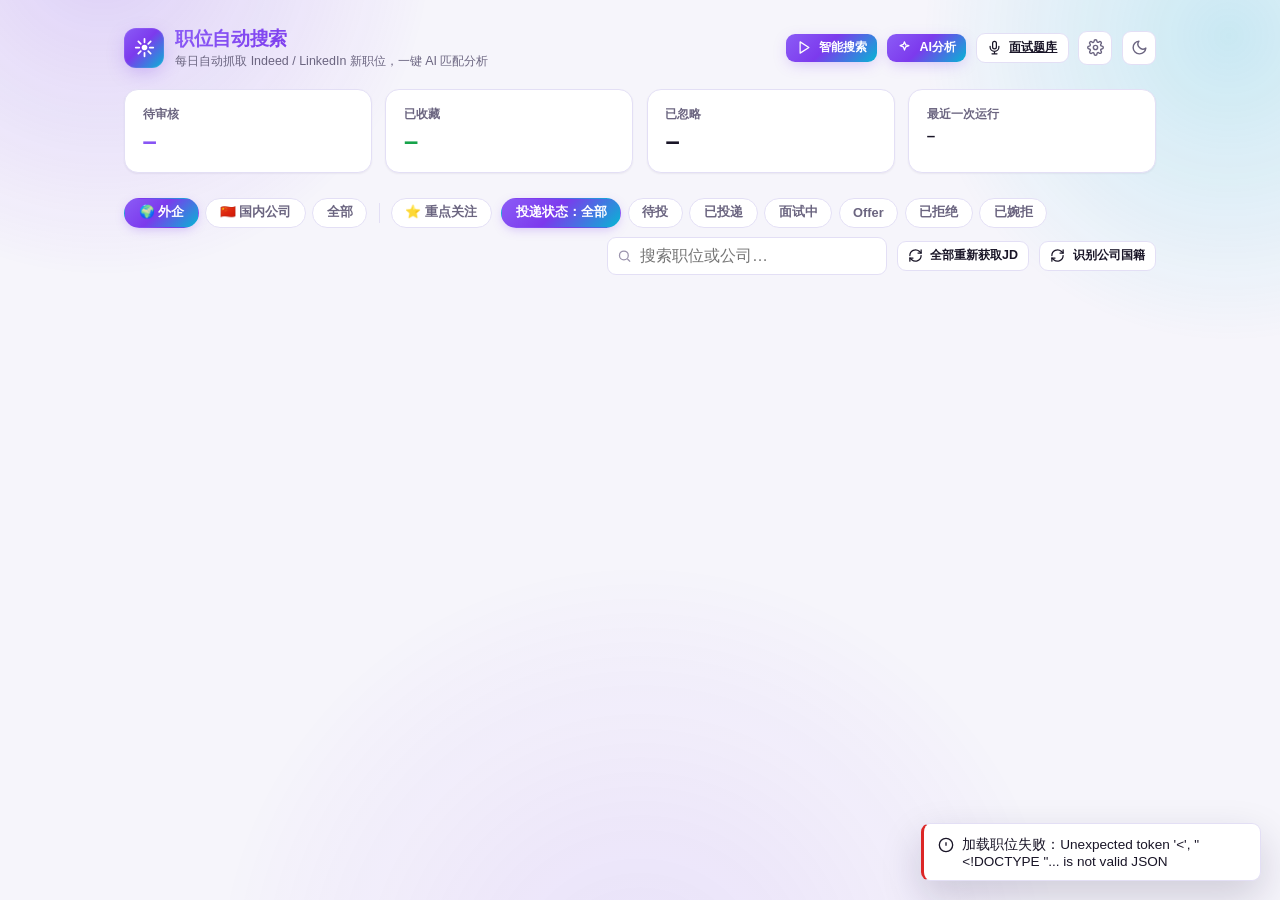
==== commit 1326abdd: "Split interview pages, add bilingual bank answers and AI chat polishing - 页面切分：新增 /interview（通用题库）和 " ====
--- a/templates/index.html
+++ b/templates/index.html
@@ -28,10 +28,10 @@
         <svg viewBox="0 0 24 24" fill="none" stroke="currentColor" stroke-width="2" stroke-linecap="round" stroke-linejoin="round"><path d="m12 3 1.9 4.9L19 9l-5.1 1.9L12 16l-1.9-5.1L5 9l5.1-1.9L12 3z"/></svg>
         <span id="aiAnalyzeAllBtnLabel">AI分析</span>
       </button>
-      <button class="btn btn-secondary btn-sm" id="interviewBtn" onclick="openInterviewModal()" title="通用面试题库：自我介绍、通用问题、STAR 故事">
+      <a class="btn btn-secondary btn-sm" id="interviewBtn" href="/interview" title="通用面试题库：自我介绍、通用问题、STAR 故事">
         <svg viewBox="0 0 24 24" fill="none" stroke="currentColor" stroke-width="2" stroke-linecap="round" stroke-linejoin="round"><path d="M12 2a3 3 0 0 0-3 3v6a3 3 0 0 0 6 0V5a3 3 0 0 0-3-3z"/><path d="M19 10v1a7 7 0 0 1-14 0v-1M12 18v4M8 22h8"/></svg>
         面试题库
-      </button>
+      </a>
       <button class="icon-btn" id="moreBtn" title="更多" onclick="openMoreModal()">
         <svg viewBox="0 0 24 24" fill="none" stroke="currentColor" stroke-width="2" stroke-linecap="round" stroke-linejoin="round"><circle cx="12" cy="12" r="3"/><path d="M19.4 15a1.65 1.65 0 0 0 .33 1.82l.06.06a2 2 0 1 1-2.83 2.83l-.06-.06a1.65 1.65 0 0 0-1.82-.33 1.65 1.65 0 0 0-1 1.51V21a2 2 0 0 1-4 0v-.09A1.65 1.65 0 0 0 9 19.4a1.65 1.65 0 0 0-1.82.33l-.06.06a2 2 0 1 1-2.83-2.83l.06-.06a1.65 1.65 0 0 0 .33-1.82 1.65 1.65 0 0 0-1.51-1H3a2 2 0 0 1 0-4h.09A1.65 1.65 0 0 0 4.6 9a1.65 1.65 0 0 0-.33-1.82l-.06-.06a2 2 0 1 1 2.83-2.83l.06.06a1.65 1.65 0 0 0 1.82.33H9a1.65 1.65 0 0 0 1-1.51V3a2 2 0 0 1 4 0v.09a1.65 1.65 0 0 0 1 1.51 1.65 1.65 0 0 0 1.82-.33l.06-.06a2 2 0 1 1 2.83 2.83l-.06.06a1.65 1.65 0 0 0-.33 1.82V9a1.65 1.65 0 0 0 1.51 1H21a2 2 0 0 1 0 4h-.09a1.65 1.65 0 0 0-1.51 1z"/></svg>
       </button>
@@ -250,41 +250,28 @@
 
 <div class="modal-overlay" id="jobDetailModalOverlay" onclick="if(event.target===this) closeJobDetailModal()">
   <div class="modal">
+    <!-- 这个弹窗只放「匹配分析」：在列表里扫一眼决定投不投，看完就关。
+         「面试准备」要看很久、要单独开着，是独立页面 /jobs/<id>/interview，
+         从右上角那个按钮进去（原来它是这里的第二个 tab）。 -->
     <div class="modal-head">
       <h3 id="jobDetailModalTitle"></h3>
-      <button class="icon-btn" onclick="closeJobDetailModal()">
-        <svg viewBox="0 0 24 24" fill="none" stroke="currentColor" stroke-width="2" stroke-linecap="round" stroke-linejoin="round"><path d="M18 6 6 18M6 6l12 12"/></svg>
-      </button>
-    </div>
-    <nav class="tabs modal-tabs">
-      <button class="tab-btn active" data-detailtab="analysis" onclick="switchDetailTab('analysis')">匹配分析</button>
-      <button class="tab-btn" data-detailtab="interview" onclick="switchDetailTab('interview')">🎤 面试准备</button>
-    </nav>
+      <div style="display:flex; align-items:center; gap:0.4rem;">
+        <a class="btn btn-secondary btn-sm" id="jobDetailPrepLink" href="#">🎤 面试准备 →</a>
+        <button class="icon-btn" onclick="closeJobDetailModal()">
+          <svg viewBox="0 0 24 24" fill="none" stroke="currentColor" stroke-width="2" stroke-linecap="round" stroke-linejoin="round"><path d="M18 6 6 18M6 6l12 12"/></svg>
+        </button>
+      </div>
+    </div>
     <div class="modal-body">
-      <section class="tab-panel active" id="detailSubpanel-analysis"></section>
-      <section class="tab-panel" id="detailSubpanel-interview"></section>
+      <section id="detailSubpanel-analysis"></section>
     </div>
   </div>
 </div>
 
-<div class="modal-overlay" id="interviewModalOverlay" onclick="if(event.target===this) closeInterviewModal()">
-  <div class="modal modal-wide">
-    <div class="modal-head">
-      <h3>🎤 通用面试题库</h3>
-      <button class="icon-btn" onclick="closeInterviewModal()">
-        <svg viewBox="0 0 24 24" fill="none" stroke="currentColor" stroke-width="2" stroke-linecap="round" stroke-linejoin="round"><path d="M18 6 6 18M6 6l12 12"/></svg>
-      </button>
-    </div>
-    <div class="modal-body" id="interviewModalBody"></div>
-  </div>
-</div>
-
 <div class="toast-stack" id="toastStack"></div>
 
-<!-- interview.js 放在 app.js 前面：app.js 文件末尾就直接跑初始化（loadJobs 等），
-     而它渲染职位卡片时会调用 interview.js 里的 interviewPrepBadgeHtml()，
-     反过来放会依赖"网络回调一定晚于同步脚本执行"这个隐式时序，太脆。 -->
-<script src="/static/interview.js"></script>
+<!-- common.js 放在前面：里面是 escapeHtml / showToast / 主题这些 app.js 一上来就要用的东西。 -->
+<script src="/static/common.js"></script>
 <script src="/static/app.js"></script>
 </body>
 </html>
--- a/static/style.css
+++ b/static/style.css
@@ -465,18 +465,15 @@
 @keyframes toast-out { to { opacity: 0; transform: translateX(12px); } }
 
 /* ---------- Interview prep ---------- */
-/* 职位详情弹窗的两个标签（匹配分析 / 面试准备）横在 modal-head 和 modal-body 之间，
-   跟"更多"弹窗把标签放进 modal-head 的排法不同——这里 modal-head 已经被动态的
-   职位标题占满了，标签只能单独占一行。 */
-#jobDetailModalOverlay .modal-tabs {
-  padding: 0 1.3rem; border-bottom: 1px solid var(--border); flex-shrink: 0;
-}
+/* 面试准备页顶部副标题里的"查看原职位页面"链接 */
+.sub a.job-link { color: var(--primary); text-decoration: none; font-weight: 600; margin-left: 0.4rem; }
+.sub a.job-link:hover { text-decoration: underline; }
 
 .prep-pill {
   background: var(--accent-soft); color: var(--accent);
   font-size: 0.75rem; font-weight: 700; white-space: nowrap;
 }
-.prep-pill.done { cursor: pointer; }
+.prep-pill.done { cursor: pointer; text-decoration: none; }
 .prep-pill.done:hover { filter: brightness(0.95); }
 
 .prep-toolbar {
@@ -519,14 +516,22 @@
   padding: 0 0.65rem 0.6rem 1.55rem; border-top: 1px solid var(--border); padding-top: 0.5rem;
 }
 
-/* 题库弹窗要放长文本编辑框，比默认的详情弹窗宽一些 */
-.modal.modal-wide { max-width: 860px; }
-
+/* ---------- 通用面试题库（/interview） ---------- */
 .bank-count {
   display: inline-block; margin-left: 0.4rem;
   font-size: 0.72rem; background: var(--bg-subtle); color: var(--text-muted);
   border-radius: 999px; padding: 0.05rem 0.42rem; font-weight: 700;
 }
+
+/* 题目卡片：不折叠、永远展开。以前是 <details>，保存一次就会连带把所有展开的题收回去。 */
+.bank-item {
+  border: 1px solid var(--border); border-radius: var(--radius-sm);
+  background: var(--bg-subtle); padding: 0.7rem 0.8rem; margin-bottom: 0.6rem;
+}
+.bank-item-head {
+  display: flex; align-items: flex-start; gap: 0.5rem;
+}
+.bank-q { font-size: 0.9rem; font-weight: 600; line-height: 1.45; }
 .bank-badge {
   margin-left: auto; flex-shrink: 0;
   font-size: 0.68rem; font-weight: 700; padding: 0.1rem 0.4rem; border-radius: 999px;
@@ -535,17 +540,70 @@
 .bank-badge.ai { background: var(--bg-subtle); color: var(--text-faint); }
 
 .bank-label {
-  display: block; margin: 0.5rem 0 0.2rem;
+  display: block; margin: 0.6rem 0 0.2rem;
   font-size: 0.72rem; font-weight: 700; letter-spacing: 0.05em; color: var(--text-faint);
 }
+/* 高度由 JS 的 autoGrow() 跟着内容算（overflow 关掉、手动拖也关掉），
+   框里永远不出现滚动条——长答案挤在固定高度的小框里滚动是这页以前最难用的地方。 */
 .bank-answer {
-  width: 100%; padding: 0.5rem 0.6rem; font-size: 0.85rem; line-height: 1.55;
-  font-family: inherit; resize: vertical;
+  width: 100%; padding: 0.5rem 0.6rem; font-size: 0.85rem; line-height: 1.6;
+  font-family: inherit; resize: none; overflow-y: hidden; min-height: 5.5rem;
   border: 1px solid var(--border); border-radius: var(--radius-sm);
   background: var(--bg-elevated); color: var(--text);
 }
 .bank-answer:focus { outline: none; border-color: var(--primary); }
-.bank-actions { display: flex; align-items: center; gap: 0.35rem; margin-top: 0.5rem; }
+.bank-actions { display: flex; align-items: center; gap: 0.35rem; margin-top: 0.6rem; flex-wrap: wrap; }
+
+/* ---------- 跟 AI 对话完善答案 ---------- */
+.bank-chat {
+  margin-top: 0.7rem; padding-top: 0.7rem; border-top: 1px dashed var(--border);
+}
+.bank-chat-head { display: flex; align-items: center; gap: 0.5rem; margin-bottom: 0.5rem; }
+.bank-chat-hint { font-size: 0.75rem; color: var(--text-faint); line-height: 1.5; }
+.bank-chat-empty {
+  font-size: 0.78rem; color: var(--text-faint); line-height: 1.6;
+  padding: 0.5rem 0.1rem;
+}
+.bank-chat-msgs {
+  display: flex; flex-direction: column; gap: 0.5rem;
+  max-height: 26rem; overflow-y: auto; margin-bottom: 0.5rem;
+}
+.bank-chat-msg {
+  font-size: 0.83rem; line-height: 1.6; padding: 0.45rem 0.65rem;
+  border-radius: var(--radius-sm); max-width: 90%; white-space: pre-wrap;
+}
+.bank-chat-msg.user { align-self: flex-end; background: var(--primary-soft); color: var(--primary); }
+.bank-chat-msg.ai { align-self: flex-start; background: var(--bg-elevated); border: 1px solid var(--border); }
+.bank-chat-msg.error { align-self: flex-start; background: var(--danger-soft); color: var(--danger); }
+.bank-chat-msg.pending { display: flex; align-items: center; gap: 0.4rem; color: var(--text-faint); }
+/* AI 给的整版改写：跟它那句"我改了什么"分开显示，白底 + pre-wrap 才看得出分段 */
+.bank-chat-draft {
+  margin: 0.45rem 0; padding: 0.5rem 0.6rem; white-space: pre-wrap;
+  font-size: 0.82rem; line-height: 1.65;
+  background: var(--bg); border: 1px solid var(--border); border-radius: var(--radius-sm);
+}
+.bank-chat-input { display: flex; gap: 0.4rem; align-items: flex-end; }
+.bank-chat-input textarea {
+  flex: 1; padding: 0.45rem 0.6rem; font-size: 0.83rem; font-family: inherit;
+  border: 1px solid var(--border); border-radius: var(--radius-sm);
+  background: var(--bg-elevated); color: var(--text); resize: vertical;
+}
+.bank-chat-input textarea:focus { outline: none; border-color: var(--primary); }
+
+/* 全局题库助手：右侧停靠，不遮住正在改的题目 */
+.bank-assistant {
+  display: none; position: fixed; top: 0; right: 0; bottom: 0; z-index: 900;
+  width: min(24rem, 92vw); flex-direction: column;
+  background: var(--bg-elevated); border-left: 1px solid var(--border);
+  box-shadow: var(--shadow-lg);
+}
+.bank-assistant.open { display: flex; }
+.bank-assistant-head {
+  display: flex; align-items: center; justify-content: space-between;
+  padding: 0.9rem; border-bottom: 1px solid var(--border); flex-shrink: 0;
+}
+.bank-assistant .bank-chat-msgs { flex: 1; max-height: none; padding: 0 0.9rem; }
+.bank-assistant .bank-chat-input { padding: 0.7rem 0.9rem; border-top: 1px solid var(--border); }
 
 /* ---------- Responsive ---------- */
 @media (max-width: 720px) {
@@ -556,4 +614,10 @@
   .search-box { max-width: none; margin-left: 0; }
   .detail-grid { grid-template-columns: 1fr; }
   .prep-round-input { width: 100%; }
-}
+  /* 窄屏放不下右侧停靠栏，改成从底部升起的抽屉 */
+  .bank-assistant {
+    top: auto; left: 0; width: auto; height: 70vh;
+    border-left: none; border-top: 1px solid var(--border);
+    border-radius: var(--radius) var(--radius) 0 0;
+  }
+}
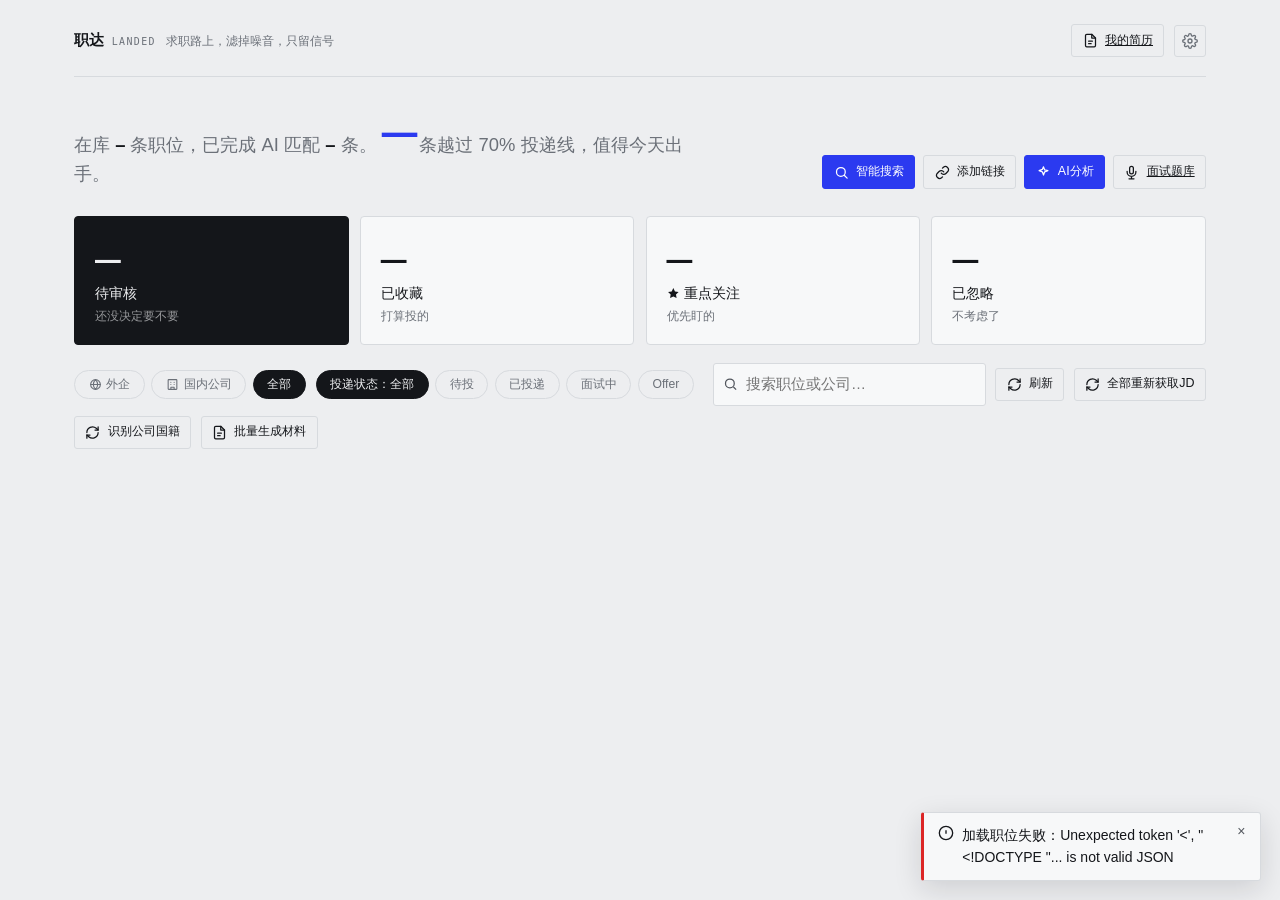
==== commit ab3736e5: "Add resume module, job detail page, LinkedIn URL import; homepage visual overhaul Covers 2026-08-16 " ====
--- a/templates/index.html
+++ b/templates/index.html
@@ -3,7 +3,7 @@
 <head>
 <meta charset="utf-8">
 <meta name="viewport" content="width=device-width, initial-scale=1">
-<title>职位自动搜索</title>
+<title>职达 · 求职降噪</title>
 <link rel="stylesheet" href="/static/style.css">
 </head>
 <body>
@@ -11,82 +11,138 @@
 
   <header class="topbar">
     <div class="brand">
-      <div class="brand-icon">
-        <svg viewBox="0 0 24 24" fill="none" stroke="currentColor" stroke-width="2" stroke-linecap="round" stroke-linejoin="round"><path d="M12 2v4M12 18v4M4.93 4.93l2.83 2.83M16.24 16.24l2.83 2.83M2 12h4M18 12h4M4.93 19.07l2.83-2.83M16.24 7.76l2.83-2.83"/><circle cx="12" cy="12" r="3.2" fill="currentColor" stroke="none"/></svg>
-      </div>
-      <div>
-        <h1>职位自动搜索</h1>
-        <div class="sub">每日自动抓取 Indeed / LinkedIn 新职位，一键 AI 匹配分析</div>
-      </div>
+      <!-- 2026-08-17 视觉改版：去掉了原来的渐变图标方块，纯文字 wordmark 更贴近
+           克制的编辑感方向，不需要额外一个图形符号撑门面 -->
+      <h1>职达<span class="brand-en">Landed</span></h1>
+      <div class="sub">求职路上，滤掉噪音，只留信号</div>
     </div>
     <div class="topbar-actions">
-      <button class="btn btn-primary btn-sm" id="runNowBtn" onclick="runNow()">
-        <svg viewBox="0 0 24 24" fill="none" stroke="currentColor" stroke-width="2" stroke-linecap="round" stroke-linejoin="round"><polygon points="5 3 19 12 5 21 5 3"/></svg>
+      <!-- 简历用新标签页打开：坐下来改很久的一页，不该把职位列表顶掉。 -->
+      <a class="btn btn-secondary btn-sm" id="resumeBtn" href="/resume" target="_blank" rel="noopener"
+        title="我的简历：上传简历、跑 AI 体检、按建议生成优化版（新标签页打开）">
+        <svg viewBox="0 0 24 24" fill="none" stroke="currentColor" stroke-width="2" stroke-linecap="round" stroke-linejoin="round"><path d="M14 2H6a2 2 0 0 0-2 2v16a2 2 0 0 0 2 2h12a2 2 0 0 0 2-2V8z"/><path d="M14 2v6h6M9 13h6M9 17h4"/></svg>
+        我的简历
+      </a>
+      <!-- 主题切换搬进了「更多 → 设置 → 外观」：顶栏是高频动作区，而深色模式是设一次
+           就不再动的偏好，占着一个常驻按钮位不划算。按钮本体和 toggleTheme() 没变。 -->
+      <button class="icon-btn" id="moreBtn" title="更多" onclick="openMoreModal()">
+        <svg viewBox="0 0 24 24" fill="none" stroke="currentColor" stroke-width="2" stroke-linecap="round" stroke-linejoin="round"><circle cx="12" cy="12" r="3"/><path d="M19.4 15a1.65 1.65 0 0 0 .33 1.82l.06.06a2 2 0 1 1-2.83 2.83l-.06-.06a1.65 1.65 0 0 0-1.82-.33 1.65 1.65 0 0 0-1 1.51V21a2 2 0 0 1-4 0v-.09A1.65 1.65 0 0 0 9 19.4a1.65 1.65 0 0 0-1.82.33l-.06.06a2 2 0 1 1-2.83-2.83l.06-.06a1.65 1.65 0 0 0 .33-1.82 1.65 1.65 0 0 0-1.51-1H3a2 2 0 0 1 0-4h.09A1.65 1.65 0 0 0 4.6 9a1.65 1.65 0 0 0-.33-1.82l-.06-.06a2 2 0 1 1 2.83-2.83l.06.06a1.65 1.65 0 0 0 1.82.33H9a1.65 1.65 0 0 0 1-1.51V3a2 2 0 0 1 4 0v.09a1.65 1.65 0 0 0 1 1.51 1.65 1.65 0 0 0 1.82-.33l.06-.06a2 2 0 1 1 2.83 2.83l-.06.06a1.65 1.65 0 0 0-.33 1.82V9a1.65 1.65 0 0 0 1.51 1H21a2 2 0 0 1 0 4h-.09a1.65 1.65 0 0 0-1.51 1z"/></svg>
+      </button>
+    </div>
+  </header>
+
+  <!-- 导语行：把原来四张 KPI 卡片式的统计压成一句话，只放大一个数字（越过投递线的条数）
+       ——这是整页要回答的问题"今天有什么值得出手"。数字由 updateLede() 填，不发额外请求。
+       2026-08-17 对齐设计稿 v2：智能搜索/AI分析/面试题库 三个高频入口不放在最上方顶栏，
+       跟导语文案同一行、贴在右侧——顶栏只留「我的简历」这类偶尔才点的导航项。 -->
+  <div class="lede-row">
+    <p class="lede">
+      在库 <span class="lede-num" id="ledeTotal">–</span> 条职位，已完成 AI 匹配
+      <span class="lede-num" id="ledeScored">–</span> 条。
+      <span class="lede-figure" id="ledeStrong">–</span> 条越过 70% 投递线，值得今天出手。
+    </p>
+    <div class="lede-actions">
+      <button class="btn btn-primary btn-sm" id="runNowBtn" onclick="runNow()"
+        title="按「设置」里的关键词和城市，去 Indeed / LinkedIn 抓一轮新职位。抓到的新职位会自动排队做 AI 匹配分析，重复的和明显不相关的会直接跳过">
+        <svg viewBox="0 0 24 24" fill="none" stroke="currentColor" stroke-width="2" stroke-linecap="round" stroke-linejoin="round"><circle cx="11" cy="11" r="7"/><path d="m21 21-4.3-4.3"/></svg>
         智能搜索
       </button>
-      <button class="btn btn-primary btn-sm" id="aiAnalyzeAllBtn" onclick="toggleAnalyzeAll()" title="批量AI分析所有待审核职位（包括历史积压），再点一次可停止">
+      <!-- 手动贴链接入库：按关键词×城市的自动搜索总有漏的（标题措辞对不上、城市没配、
+           朋友直接转过来一条），这个入口让"我自己在 LinkedIn 上看到的这条"也能进同一个
+           待审核队列，后面的 AI 匹配/材料/面试准备全部照常。 -->
+      <button class="btn btn-secondary btn-sm" id="addLinkBtn" onclick="openAddLinkModal()"
+        title="把你在 LinkedIn 上自己看到的职位链接贴进来，抓取后存入待审核（每行一条，可一次贴多条）">
+        <svg viewBox="0 0 24 24" fill="none" stroke="currentColor" stroke-width="2" stroke-linecap="round" stroke-linejoin="round"><path d="M10 13a5 5 0 0 0 7.5.5l3-3a5 5 0 0 0-7-7l-1.5 1.5"/><path d="M14 11a5 5 0 0 0-7.5-.5l-3 3a5 5 0 0 0 7 7l1.5-1.5"/></svg>
+        添加链接
+      </button>
+      <button class="btn btn-primary btn-sm" id="aiAnalyzeAllBtn" onclick="toggleAnalyzeAll()"
+        title="拿你上传的简历，逐条对比待审核职位的 JD：算出匹配度、列出你达标和未达标的要求。定制简历和 Cover Letter 不会跟着自动生成，看中了再去职位详情页按按钮单独生成。会一并处理历史积压，再点一次可停止">
         <svg viewBox="0 0 24 24" fill="none" stroke="currentColor" stroke-width="2" stroke-linecap="round" stroke-linejoin="round"><path d="m12 3 1.9 4.9L19 9l-5.1 1.9L12 16l-1.9-5.1L5 9l5.1-1.9L12 3z"/></svg>
         <span id="aiAnalyzeAllBtnLabel">AI分析</span>
       </button>
-      <a class="btn btn-secondary btn-sm" id="interviewBtn" href="/interview" title="通用面试题库：自我介绍、通用问题、STAR 故事">
+      <a class="btn btn-secondary btn-sm" id="bankBtn" href="/interview" target="_blank" rel="noopener"
+        title="通用面试题库：自我介绍、STAR 故事、讲述过往工作、通用问题（新标签页打开）">
         <svg viewBox="0 0 24 24" fill="none" stroke="currentColor" stroke-width="2" stroke-linecap="round" stroke-linejoin="round"><path d="M12 2a3 3 0 0 0-3 3v6a3 3 0 0 0 6 0V5a3 3 0 0 0-3-3z"/><path d="M19 10v1a7 7 0 0 1-14 0v-1M12 18v4M8 22h8"/></svg>
         面试题库
       </a>
-      <button class="icon-btn" id="moreBtn" title="更多" onclick="openMoreModal()">
-        <svg viewBox="0 0 24 24" fill="none" stroke="currentColor" stroke-width="2" stroke-linecap="round" stroke-linejoin="round"><circle cx="12" cy="12" r="3"/><path d="M19.4 15a1.65 1.65 0 0 0 .33 1.82l.06.06a2 2 0 1 1-2.83 2.83l-.06-.06a1.65 1.65 0 0 0-1.82-.33 1.65 1.65 0 0 0-1 1.51V21a2 2 0 0 1-4 0v-.09A1.65 1.65 0 0 0 9 19.4a1.65 1.65 0 0 0-1.82.33l-.06.06a2 2 0 1 1-2.83-2.83l.06-.06a1.65 1.65 0 0 0 .33-1.82 1.65 1.65 0 0 0-1.51-1H3a2 2 0 0 1 0-4h.09A1.65 1.65 0 0 0 4.6 9a1.65 1.65 0 0 0-.33-1.82l-.06-.06a2 2 0 1 1 2.83-2.83l.06.06a1.65 1.65 0 0 0 1.82.33H9a1.65 1.65 0 0 0 1-1.51V3a2 2 0 0 1 4 0v.09a1.65 1.65 0 0 0 1 1.51 1.65 1.65 0 0 0 1.82-.33l.06-.06a2 2 0 1 1 2.83 2.83l-.06.06a1.65 1.65 0 0 0-.33 1.82V9a1.65 1.65 0 0 0 1.51 1H21a2 2 0 0 1 0 4h-.09a1.65 1.65 0 0 0-1.51 1z"/></svg>
-      </button>
-      <button class="icon-btn" id="themeToggle" title="切换深色模式" onclick="toggleTheme()">
-        <svg id="themeIcon" viewBox="0 0 24 24" fill="none" stroke="currentColor" stroke-width="2" stroke-linecap="round" stroke-linejoin="round"></svg>
-      </button>
-    </div>
-  </header>
+    </div>
+  </div>
 
   <div class="stat-grid">
     <div class="stat-card accent-new clickable" id="statCardNew" data-status="new" onclick="filterByStatus('new')" title="点击筛选「新」，再点一次恢复「全部」">
+      <div class="value" id="statNew">–</div>
       <div class="label">待审核</div>
-      <div class="value" id="statNew">–</div>
+      <div class="hint">还没决定要不要</div>
     </div>
     <div class="stat-card accent-ok clickable" id="statCardReviewed" data-status="reviewed" onclick="filterByStatus('reviewed')" title="点击筛选「已收藏」，再点一次恢复「全部」">
+      <div class="value" id="statReviewed">–</div>
       <div class="label">已收藏</div>
-      <div class="value" id="statReviewed">–</div>
+      <div class="hint">打算投的</div>
+    </div>
+    <!-- 「重点关注」原来是筛选栏里一个不起眼的 chip，但它是用户自己动手标出来的短名单，
+         比系统算出来的任何一档都重要，所以提到最上面这排、紧跟「已收藏」。它不是 status
+         维度（可以跟任何状态叠加），所以用 data-filter 而不是 data-status。 -->
+    <div class="stat-card accent-star clickable" id="statCardStarred" data-filter="starred" onclick="toggleStarredFilter()" title="点击只看标了「重点关注」的职位，再点一次取消">
+      <div class="value" id="statStarred">–</div>
+      <div class="label">
+        <svg viewBox="0 0 24 24" fill="currentColor"><path d="m12 2 3.1 6.3 6.9 1-5 4.9 1.2 6.8L12 17.8 5.8 21l1.2-6.8-5-4.9 6.9-1L12 2z"/></svg>
+        重点关注
+      </div>
+      <div class="hint">优先盯的</div>
     </div>
     <div class="stat-card clickable" id="statCardDismissed" data-status="dismissed" onclick="filterByStatus('dismissed')" title="点击筛选「已忽略」，再点一次恢复「全部」">
+      <div class="value" id="statDismissed">–</div>
       <div class="label">已忽略</div>
-      <div class="value" id="statDismissed">–</div>
-    </div>
-    <div class="stat-card clickable" id="statCardLastRun" onclick="openMoreModal('runs')" title="点击查看运行记录">
-      <div class="label">最近一次运行</div>
-      <div class="value" id="statLastRun" style="font-size:0.95rem;">–</div>
+      <div class="hint">不考虑了</div>
     </div>
   </div>
+
+  <!-- 今日抓取漏斗：今日抓取 → 不相关跳过 → 重复跳过 → 新增，取自 /api/runs 里 ran_at
+       是今天的几条记录求和（可能一天跑好几次）。renderFunnel() 在 loadRuns() 拿到数据后
+       调用，不额外发请求。 -->
+  <p class="funnel" id="funnelRow" style="display:none;"></p>
 
   <!-- ===== Jobs (main content) ===== -->
   <section id="panel-jobs">
     <div class="filter-bar">
+      <!-- 默认「全部」：以前默认「外企」，等于一进页面就先藏掉一半结果，用户看到的
+           空列表分不清是"没搜到"还是"被筛掉了"。要不要挑外企是用户自己的判断，不该
+           由默认值替他做。 -->
       <div class="chip-group" id="originChips">
-        <button class="chip active" data-origin="foreign" title="外企 + 未分析/判断不出的职位">🌍 外企</button>
-        <button class="chip" data-origin="domestic" title="仅显示AI分析判定为中国大陆本土公司的职位">🇨🇳 国内公司</button>
-        <button class="chip" data-origin="">全部</button>
-      </div>
-      <!-- 分割线后面的"重点关注"是独立的开关筛选（可跟外企/国内公司任意组合），
-           不属于上面那组三选一的chip，所以单独放一个 chip-group -->
-      <span class="chip-divider" aria-hidden="true"></span>
-      <div class="chip-group">
-        <button class="chip" id="starredChip" onclick="toggleStarredFilter()" title="只看标记了「重点关注」的职位，再点一次取消">⭐ 重点关注</button>
-      </div>
+        <button class="chip" data-origin="foreign" title="外企 + 未分析/判断不出的职位">
+          <svg viewBox="0 0 24 24" fill="none" stroke="currentColor" stroke-width="2" stroke-linecap="round" stroke-linejoin="round"><circle cx="12" cy="12" r="9"/><path d="M3 12h18M12 3c2.5 2.6 4 6 4 9s-1.5 6.4-4 9c-2.5-2.6-4-6-4-9s1.5-6.4 4-9z"/></svg>
+          外企
+        </button>
+        <button class="chip" data-origin="domestic" title="仅显示AI分析判定为中国大陆本土公司的职位">
+          <svg viewBox="0 0 24 24" fill="none" stroke="currentColor" stroke-width="2" stroke-linecap="round" stroke-linejoin="round"><rect x="4" y="3" width="16" height="18" rx="1"/><path d="M9 21v-4h6v4M9 8h.01M9 12h.01M15 8h.01M15 12h.01"/></svg>
+          国内公司
+        </button>
+        <button class="chip active" data-origin="">全部</button>
+      </div>
+      <!-- 「已拒绝 / 已婉拒」不在这排筛选里：它们是投递流程走完之后的归档态，翻出来看的
+           频率极低，却常年占着两个位置把筛选栏挤成两行。职位卡片上的投递状态下拉仍然能
+           标记这两个状态，历史数据也照常保留。 -->
       <div class="chip-group" id="appStatusChips">
         <button class="chip active" data-appstatus="">投递状态：全部</button>
         <button class="chip" data-appstatus="not_applied">待投</button>
         <button class="chip" data-appstatus="applied">已投递</button>
         <button class="chip" data-appstatus="interviewing">面试中</button>
         <button class="chip" data-appstatus="offer">Offer</button>
-        <button class="chip" data-appstatus="rejected">已拒绝</button>
-        <button class="chip" data-appstatus="declined">已婉拒</button>
-      </div>
+      </div>
+      <!-- 标签筛选：只列出预设标签 + 库里已经在用的自定义标签，单选（再点一次取消）。
+           具体标签集合是动态的，靠 JS 的 renderTagChips() 拼，不在模板里写死每一个。 -->
+      <div class="chip-group" id="tagChips"></div>
       <div class="search-box">
         <svg viewBox="0 0 24 24" fill="none" stroke="currentColor" stroke-width="2"><circle cx="11" cy="11" r="7"/><path d="m21 21-4.3-4.3"/></svg>
-        <input id="jobSearch" type="text" placeholder="搜索职位或公司…" oninput="renderJobs()">
-      </div>
+        <!-- 输入监听在 app.js 的 DOMContentLoaded 里注册（带 200ms 防抖），不用内联 oninput -->
+        <input id="jobSearch" type="text" placeholder="搜索职位或公司…">
+      </div>
+      <!-- 好几处后台任务的提示都写着"完成后点『刷新』查看结果"，这就是那个刷新按钮。
+           重新拉 /api/jobs + /api/tracker，比按 F5 快，而且不会丢掉当前筛选。 -->
+      <button class="btn btn-secondary btn-sm" id="refreshBtn" onclick="refreshJobs(this)" title="重新拉取职位列表（后台任务跑完后点这里看结果）">
+        <svg viewBox="0 0 24 24" fill="none" stroke="currentColor" stroke-width="2" stroke-linecap="round" stroke-linejoin="round"><path d="M3 12a9 9 0 0 1 15-6.7L21 8"/><path d="M21 3v5h-5"/><path d="M21 12a9 9 0 0 1-15 6.7L3 16"/><path d="M8 16H3v5"/></svg>
+        刷新
+      </button>
       <button class="btn btn-secondary btn-sm" id="refetchAllJdBtn" onclick="refetchAllJd(this)" title="重新抓取所有待审核里JD正文缺失的职位（后台进行）">
         <svg viewBox="0 0 24 24" fill="none" stroke="currentColor" stroke-width="2" stroke-linecap="round" stroke-linejoin="round"><path d="M3 12a9 9 0 0 1 15-6.7L21 8"/><path d="M21 3v5h-5"/><path d="M21 12a9 9 0 0 1-15 6.7L3 16"/><path d="M8 16H3v5"/></svg>
         全部重新获取JD
@@ -94,6 +150,12 @@
       <button class="btn btn-secondary btn-sm" id="classifyOriginBtn" onclick="classifyCompanyOrigin(this)" title="批量判断所有还没识别过国籍的公司（只看公司名，不用等JD/完整分析，后台进行）">
         <svg viewBox="0 0 24 24" fill="none" stroke="currentColor" stroke-width="2" stroke-linecap="round" stroke-linejoin="round"><path d="M3 12a9 9 0 0 1 15-6.7L21 8"/><path d="M21 3v5h-5"/><path d="M21 12a9 9 0 0 1-15 6.7L3 16"/><path d="M8 16H3v5"/></svg>
         识别公司国籍
+      </button>
+      <!-- 批量生成材料：对"当前筛选出来的职位"生效（跟眼睛看到的一致），已经生成过的
+           后端会自动跳过，不会重复烧钱（见 pipeline.generate_materials_batch）。 -->
+      <button class="btn btn-secondary btn-sm" id="batchMaterialsBtn" onclick="batchGenerateMaterials(this)" title="给当前筛选出来的、已完成AI分析但还没生成材料的职位批量生成定制简历+Cover Letter">
+        <svg viewBox="0 0 24 24" fill="none" stroke="currentColor" stroke-width="2" stroke-linecap="round" stroke-linejoin="round"><path d="M14 2H6a2 2 0 0 0-2 2v16a2 2 0 0 0 2 2h12a2 2 0 0 0 2-2V8z"/><path d="M14 2v6h6M9 13h6M9 17h4"/></svg>
+        批量生成材料
       </button>
     </div>
 
@@ -104,12 +166,44 @@
     </div>
     <div class="job-list" id="jobList"></div>
     <div class="empty-state" id="jobsEmpty" style="display:none;">
-      <div class="icon">📭</div>
+      <div class="icon"><svg viewBox="0 0 24 24" fill="none" stroke="currentColor" stroke-width="2" stroke-linecap="round" stroke-linejoin="round"><path d="M22 12h-6l-2 3h-4l-2-3H2"/><path d="M5.45 5.11 2 12v6a2 2 0 0 0 2 2h16a2 2 0 0 0 2-2v-6l-3.45-6.89A2 2 0 0 0 16.76 4H7.24a2 2 0 0 0-1.79 1.11Z"/></svg></div>
       <div class="title">暂时没有职位</div>
       <div class="desc">点击右上角"智能搜索"，或调整筛选条件试试。</div>
     </div>
   </section>
 
+</div>
+
+<!-- 添加职位链接。做成弹窗而不是独立页面：贴完链接看一眼逐条结果就关掉，是"办完就走"
+     的一次性操作，跟面试准备那种要挂着看很久的内容不是一回事（见 tech-solution.md 里
+     弹窗 vs 独立页面的取舍）。抓取是同步的，等待期间按钮转圈。 -->
+<div class="modal-overlay" id="addLinkModalOverlay" onclick="if(event.target===this) closeAddLinkModal()">
+  <div class="modal">
+    <div class="modal-head">
+      <h3>添加职位链接</h3>
+      <button class="icon-btn" onclick="closeAddLinkModal()">
+        <svg viewBox="0 0 24 24" fill="none" stroke="currentColor" stroke-width="2" stroke-linecap="round" stroke-linejoin="round"><path d="M18 6 6 18M6 6l12 12"/></svg>
+      </button>
+    </div>
+    <div class="modal-body">
+      <div class="field">
+        <label>LinkedIn 职位链接（每行一条，一次最多 20 条）</label>
+        <textarea id="addLinkUrls" rows="5" placeholder="https://www.linkedin.com/jobs/view/4123456789/&#10;https://www.linkedin.com/jobs/search/?currentJobId=4123456789"></textarea>
+        <p class="field-hint">
+          从职位详情页或搜索页的地址栏直接复制就行。抓到的职位存入「待审核」，并自动排队做 AI 匹配分析；
+          库里或追踪表里已经有的会跳过。访客身份抓不到的职位（限流、或要登录才可见）会自动改用你在
+          Easy Apply 里登录过的浏览器再抓一次，这种情况会慢一些。
+        </p>
+      </div>
+      <div class="link-results" id="addLinkResults"></div>
+      <div class="card-footer" style="margin-top:1rem;">
+        <button class="btn btn-primary" id="addLinkSubmitBtn" onclick="submitJobLinks()">
+          <svg viewBox="0 0 24 24" fill="none" stroke="currentColor" stroke-width="2" stroke-linecap="round" stroke-linejoin="round"><path d="M12 5v14M5 12h14"/></svg>
+          抓取并入库
+        </button>
+      </div>
+    </div>
+  </div>
 </div>
 
 <div class="modal-overlay" id="moreModalOverlay" onclick="if(event.target===this) closeMoreModal()">
@@ -127,6 +221,21 @@
 
       <!-- ===== Settings subtab ===== -->
       <section class="tab-panel active" id="moreSubpanel-settings">
+        <div class="card">
+          <div class="card-head">
+            <div>
+              <h2>外观</h2>
+              <p>没手动选过就跟随系统的深浅色设置；选过之后记在本机浏览器里，换设备要重新选。</p>
+            </div>
+          </div>
+          <div class="appearance-row">
+            <span>深色模式</span>
+            <button class="icon-btn" id="themeToggle" title="切换深色模式" onclick="toggleTheme()">
+              <svg id="themeIcon" viewBox="0 0 24 24" fill="none" stroke="currentColor" stroke-width="2" stroke-linecap="round" stroke-linejoin="round"></svg>
+            </button>
+          </div>
+        </div>
+
         <div class="card">
           <div class="card-head">
             <div>
@@ -179,14 +288,44 @@
         <div class="card">
           <div class="card-head">
             <div>
-              <h2>自动分析设置</h2>
-              <p>需要设置 <code>ANTHROPIC_API_KEY</code>（Claude）或 <code>DEEPSEEK_API_KEY</code>（DeepSeek）环境变量，用哪个由 <code>config.json</code> 里的 <code>llm_provider</code> 字段决定（暂无界面开关，需直接编辑该文件）。点击职位的"AI 分析"会调用对应 API 计算匹配度并写入追踪表，匹配度 ≥70% 时还会生成定制简历 + cover letter（会产生 API 调用费用）。</p>
+              <h2>AI 模型与自动分析设置</h2>
+              <p>用 Claude 需要设 <code>ANTHROPIC_API_KEY</code> 环境变量，用 DeepSeek 需要设 <code>DEEPSEEK_API_KEY</code>（密钥只读环境变量，不进配置文件）。六块功能可以各配各的模型：匹配分析每条职位都要跑一次，便宜优先；定制简历/Cover Letter、面试准备、题库、简历体检都是生成一次看很久，质量优先；职位AI对话追问频繁，便宜优先。点击职位的"AI 分析"只计算匹配度并写入追踪表（不产生简历/CL），定制简历 + cover letter 改成职位详情页里按按钮单独生成。</p>
             </div>
           </div>
           <div class="form-grid">
+            <div class="field">
+              <label>JD 匹配分析用的模型</label>
+              <select class="model-select" id="modelTask-analysis" onchange="setTaskModel('analysis', this.value, this)"></select>
+            </div>
+            <div class="field">
+              <label>定制简历 / Cover Letter 生成用的模型</label>
+              <select class="model-select" id="modelTask-materials" onchange="setTaskModel('materials', this.value, this)"></select>
+            </div>
+            <div class="field">
+              <label>面试准备用的模型</label>
+              <select class="model-select" id="modelTask-interview_prep" onchange="setTaskModel('interview_prep', this.value, this)"></select>
+            </div>
+            <div class="field">
+              <label>通用题库用的模型（AI 起草 + 跟 AI 对话）</label>
+              <select class="model-select" id="modelTask-interview_bank" onchange="setTaskModel('interview_bank', this.value, this)"></select>
+            </div>
+            <div class="field">
+              <label>简历体检用的模型</label>
+              <select class="model-select" id="modelTask-resume_review" onchange="setTaskModel('resume_review', this.value, this)"></select>
+            </div>
+            <div class="field">
+              <label>职位详情页 AI 对话用的模型</label>
+              <select class="model-select" id="modelTask-job_chat" onchange="setTaskModel('job_chat', this.value, this)"></select>
+            </div>
+            <!-- 简历本身不在这里配了：改成在「我的简历」页上传，这里只读展示当前用的是哪份。
+                 保存设置时也不再提交 base_resume_path（后端白名单里已经去掉），否则这个
+                 空的只读框会把用户刚传的简历覆盖掉。 -->
             <div class="field span-2">
-              <label>基础简历文件路径</label>
-              <input id="base_resume_path" type="text" placeholder="留空默认 ~/Downloads/Cathy_Yang_Resume_EN_AI.docx">
+              <label>当前使用的简历</label>
+              <div class="settings-resume-row">
+                <span id="settingsResumeName">读取中…</span>
+                <a class="btn btn-secondary btn-sm" href="/resume" target="_blank" rel="noopener">去「我的简历」管理 →</a>
+              </div>
             </div>
             <div class="field span-2">
               <label>定制简历保存目录</label>
@@ -248,26 +387,6 @@
   </div>
 </div>
 
-<div class="modal-overlay" id="jobDetailModalOverlay" onclick="if(event.target===this) closeJobDetailModal()">
-  <div class="modal">
-    <!-- 这个弹窗只放「匹配分析」：在列表里扫一眼决定投不投，看完就关。
-         「面试准备」要看很久、要单独开着，是独立页面 /jobs/<id>/interview，
-         从右上角那个按钮进去（原来它是这里的第二个 tab）。 -->
-    <div class="modal-head">
-      <h3 id="jobDetailModalTitle"></h3>
-      <div style="display:flex; align-items:center; gap:0.4rem;">
-        <a class="btn btn-secondary btn-sm" id="jobDetailPrepLink" href="#">🎤 面试准备 →</a>
-        <button class="icon-btn" onclick="closeJobDetailModal()">
-          <svg viewBox="0 0 24 24" fill="none" stroke="currentColor" stroke-width="2" stroke-linecap="round" stroke-linejoin="round"><path d="M18 6 6 18M6 6l12 12"/></svg>
-        </button>
-      </div>
-    </div>
-    <div class="modal-body">
-      <section id="detailSubpanel-analysis"></section>
-    </div>
-  </div>
-</div>
-
 <div class="toast-stack" id="toastStack"></div>
 
 <!-- common.js 放在前面：里面是 escapeHtml / showToast / 主题这些 app.js 一上来就要用的东西。 -->
--- a/static/style.css
+++ b/static/style.css
@@ -1,84 +1,99 @@
 :root {
-  --bg: #f6f5fb;
-  --bg-elevated: #ffffff;
-  --bg-subtle: #f0eefa;
-  --border: #e3dff5;
-  --text: #191527;
-  --text-muted: #6b6580;
-  --text-faint: #9a93ac;
-  --primary: #7c3aed;
-  --primary-hover: #6b21e8;
-  --primary-soft: #efe6fe;
-  --accent: #06b6d4;
-  --accent-soft: #e2fbff;
-  --primary-gradient: linear-gradient(135deg, #8b5cf6 0%, #7c3aed 45%, #06b6d4 100%);
-  --primary-glow: rgba(124, 58, 237, 0.35);
+  /* 2026-08-17 视觉改版：从"浅紫渐变 + 圆角卡片"换成冷调纸白/近黑 + 单一群青强调色的
+     编辑感设计语言，理由和取舍见 spec/roadmap.md「首页视觉改版」条目。--primary-gradient
+     保留这个变量名（很多组件还在引用它），但值改成纯色——不想为了去掉渐变去逐个组件改名。 */
+  --bg: #EDEEF0;
+  --bg-elevated: #F7F8F9;
+  --bg-subtle: #E4E5E9;
+  --border: #D7DADE;
+  --text: #14161A;
+  --text-muted: #6B7078;
+  /* 同上面旧注释的道理：faint 专门给小字用，对比度要比 muted 更高，不是更低 */
+  --text-faint: #52565D;
+  --primary: #2B3AF0;
+  --primary-hover: #1F2BD1;
+  --primary-soft: #E4E6FD;
+  --primary-gradient: var(--primary);
+  --primary-glow: rgba(43, 58, 240, 0.18);
   --success: #16a34a;
   --success-soft: #e9f9ef;
   --warning: #d97706;
   --warning-soft: #fef3e2;
   --danger: #dc2626;
   --danger-soft: #fdecec;
-  --indeed-color: #2557a7;
-  --linkedin-color: #0a66c2;
-  --radius: 14px;
-  --radius-sm: 9px;
-  --shadow-sm: 0 1px 2px rgba(30, 16, 60, 0.06);
-  --shadow-md: 0 4px 18px rgba(30, 16, 60, 0.1);
-  --shadow-lg: 0 16px 40px rgba(30, 16, 60, 0.18);
-}
-
+  --success-strong: #15803d;
+  --warning-strong: #b45309;
+  /* 编辑感设计几乎不用圆角，用分割线表达层次，阴影也大幅收窄 */
+  --radius: 4px;
+  --radius-sm: 3px;
+  --shadow-sm: 0 1px 2px rgba(20, 22, 26, 0.05);
+  --shadow-md: 0 2px 8px rgba(20, 22, 26, 0.08);
+  --shadow-lg: 0 8px 28px rgba(20, 22, 26, 0.14);
+  --fs-xs: 0.75rem;
+  --fs-sm: 0.82rem;
+  --fs-base: 0.875rem;
+  --fs-lg: 1rem;
+  /* 日期/来源/分数这类"读数"用等宽字体跟正文区分开 */
+  --font-mono: ui-monospace, "Cascadia Mono", "SF Mono", "Segoe UI Mono", "Roboto Mono", Menlo, monospace;
+  --z-dock: 900;
+  --z-modal: 1000;
+  --z-toast: 1100;
+}
+
+/* 深色调色板下面写了两遍（手动切换用 [data-theme]，跟随系统用 prefers-color-scheme），
+   纯 CSS 里没有把两个选择器合进一条规则的写法——@media 包不住选择器列表的一半。
+   改深色颜色时两处都要改。 */
 :root[data-theme="dark"] {
-  --bg: #0c0a16;
-  --bg-elevated: #17132a;
-  --bg-subtle: #1f1a3673;
-  --border: #2e2650;
-  --text: #f0ecff;
-  --text-muted: #a89fc4;
-  --text-faint: #6f668c;
-  --primary: #a78bfa;
-  --primary-hover: #bda4ff;
-  --primary-soft: #2c2158;
-  --accent: #2dd4bf;
-  --accent-soft: #123330;
-  --primary-gradient: linear-gradient(135deg, #a78bfa 0%, #8b5cf6 45%, #22d3ee 100%);
-  --primary-glow: rgba(167, 139, 250, 0.45);
+  --bg: #0F1114;
+  --bg-elevated: #171A1F;
+  --bg-subtle: #1B1E24;
+  --border: #272B31;
+  --text: #E9EBEE;
+  --text-muted: #878D96;
+  --text-faint: #ADB3BB;
+  --primary: #7C88FF;
+  --primary-hover: #96A0FF;
+  --primary-soft: #23274A;
+  --primary-gradient: var(--primary);
+  --primary-glow: rgba(124, 136, 255, 0.22);
   --success: #4ade80;
   --success-soft: #163627;
   --warning: #fbbf24;
   --warning-soft: #3a2c0f;
   --danger: #f87171;
   --danger-soft: #3a1e1e;
-  --shadow-sm: 0 1px 2px rgba(0, 0, 0, 0.35);
-  --shadow-md: 0 4px 18px rgba(0, 0, 0, 0.4);
-  --shadow-lg: 0 16px 40px rgba(0, 0, 0, 0.55);
+  --success-strong: #4ade80;
+  --warning-strong: #fbbf24;
+  --shadow-sm: 0 1px 2px rgba(0, 0, 0, 0.4);
+  --shadow-md: 0 2px 10px rgba(0, 0, 0, 0.45);
+  --shadow-lg: 0 10px 30px rgba(0, 0, 0, 0.55);
 }
 
 @media (prefers-color-scheme: dark) {
   :root:not([data-theme="light"]) {
-    --bg: #0c0a16;
-    --bg-elevated: #17132a;
-    --bg-subtle: #1f1a3673;
-    --border: #2e2650;
-    --text: #f0ecff;
-    --text-muted: #a89fc4;
-    --text-faint: #6f668c;
-    --primary: #a78bfa;
-    --primary-hover: #bda4ff;
-    --primary-soft: #2c2158;
-    --accent: #2dd4bf;
-    --accent-soft: #123330;
-    --primary-gradient: linear-gradient(135deg, #a78bfa 0%, #8b5cf6 45%, #22d3ee 100%);
-    --primary-glow: rgba(167, 139, 250, 0.45);
+    --bg: #0F1114;
+    --bg-elevated: #171A1F;
+    --bg-subtle: #1B1E24;
+    --border: #272B31;
+    --text: #E9EBEE;
+    --text-muted: #878D96;
+    --text-faint: #ADB3BB;
+    --primary: #7C88FF;
+    --primary-hover: #96A0FF;
+    --primary-soft: #23274A;
+    --primary-gradient: var(--primary);
+    --primary-glow: rgba(124, 136, 255, 0.22);
     --success: #4ade80;
     --success-soft: #163627;
     --warning: #fbbf24;
     --warning-soft: #3a2c0f;
     --danger: #f87171;
     --danger-soft: #3a1e1e;
-    --shadow-sm: 0 1px 2px rgba(0, 0, 0, 0.35);
-    --shadow-md: 0 4px 18px rgba(0, 0, 0, 0.4);
-    --shadow-lg: 0 16px 40px rgba(0, 0, 0, 0.55);
+    --success-strong: #4ade80;
+    --warning-strong: #fbbf24;
+    --shadow-sm: 0 1px 2px rgba(0, 0, 0, 0.4);
+    --shadow-md: 0 2px 10px rgba(0, 0, 0, 0.45);
+    --shadow-lg: 0 10px 30px rgba(0, 0, 0, 0.55);
   }
 }
 
@@ -86,6 +101,10 @@
 
 body {
   font-family: -apple-system, BlinkMacSystemFont, "Segoe UI", "PingFang SC", "Microsoft YaHei", sans-serif;
+  /* 原来 body 既没有 font-size 也没有 line-height，全站继承浏览器默认的
+     line-height: normal（约 1.2）——中文行距明显偏挤。定死基准，各组件不必再自己声明。 */
+  font-size: 15px;
+  line-height: 1.6;
   background: var(--bg);
   color: var(--text);
   margin: 0;
@@ -95,21 +114,19 @@
   transition: background 0.2s ease, color 0.2s ease;
 }
 
-body::before {
-  content: "";
-  position: fixed;
-  inset: 0;
-  z-index: 0;
-  pointer-events: none;
-  background:
-    radial-gradient(560px circle at 8% -6%, color-mix(in srgb, var(--primary) 22%, transparent), transparent 60%),
-    radial-gradient(520px circle at 96% 4%, color-mix(in srgb, var(--accent) 20%, transparent), transparent 60%),
-    radial-gradient(680px circle at 50% 110%, color-mix(in srgb, var(--primary) 12%, transparent), transparent 65%);
-  opacity: 0.9;
-}
+/* 全站可见焦点。原来除了表单字段外没有任何焦点样式，纯键盘操作时完全看不出光标在哪。
+   用 :focus-visible 而不是 :focus，鼠标点击不会留下焦点框。 */
+:where(a, button, select, summary, .chip, .icon-btn, [tabindex]):focus-visible {
+  outline: 2px solid var(--primary);
+  outline-offset: 2px;
+  border-radius: var(--radius-sm);
+}
+
+/* 原来这里有三个装饰性径向渐变光斑（body::before）——渐变+光晕正是这次要去掉的
+   "模板感"来源，新设计不用环境光斑，层次全靠分割线和留白表达，故整段删除。 */
 
 .app-shell {
-  max-width: 1080px;
+  max-width: 1180px;
   margin: 0 auto;
   padding: 0 1.5rem 4rem;
   position: relative;
@@ -121,28 +138,24 @@
   display: flex;
   align-items: center;
   justify-content: space-between;
-  padding: 1.6rem 0 1.2rem;
+  padding: 1.5rem 0 1.15rem;
   gap: 1rem;
-}
-
-.brand { display: flex; align-items: center; gap: 0.7rem; }
-
-.brand-icon {
-  width: 40px; height: 40px;
-  border-radius: 12px;
-  background: var(--primary-gradient);
-  display: flex; align-items: center; justify-content: center;
-  color: #fff; font-size: 1.1rem; flex-shrink: 0;
-  box-shadow: 0 0 0 1px rgba(255,255,255,0.08) inset, 0 6px 20px -4px var(--primary-glow);
-}
-.brand-icon svg { width: 21px; height: 21px; }
-
+  border-bottom: 1px solid var(--border);
+}
+
+.brand { display: flex; align-items: baseline; gap: 0.65rem; }
+
+/* 原来的渐变图标方块去掉了：纯文字 wordmark 更符合克制的编辑感方向，
+   不需要额外一个图形符号来撑门面；英文名用等宽小字挂在中文名旁边，不单独起一行 */
 .brand h1 {
-  font-size: 1.2rem; margin: 0; font-weight: 800; letter-spacing: -0.02em;
-  background: var(--primary-gradient);
-  -webkit-background-clip: text; background-clip: text; color: transparent;
-}
-.brand .sub { font-size: 0.78rem; color: var(--text-muted); margin-top: 1px; }
+  font-size: .92rem; margin: 0; font-weight: 600; letter-spacing: -0.01em;
+  color: var(--text); display: flex; align-items: baseline; gap: 0.5rem;
+}
+.brand-en {
+  font-family: var(--font-mono); font-size: 0.62rem; font-weight: 400;
+  letter-spacing: 0.14em; text-transform: uppercase; color: var(--text-muted);
+}
+.brand .sub { font-size: 0.76rem; color: var(--text-muted); margin-top: 1px; }
 
 .topbar-actions { display: flex; align-items: center; gap: 0.6rem; }
 
@@ -155,41 +168,81 @@
 .dot { width: 7px; height: 7px; border-radius: 50%; background: var(--success); box-shadow: 0 0 0 3px var(--success-soft); }
 
 .icon-btn {
-  width: 34px; height: 34px; border-radius: 9px;
-  border: 1px solid var(--border); background: var(--bg-elevated);
+  width: 32px; height: 32px; border-radius: var(--radius-sm);
+  border: 1px solid var(--border); background: none;
   color: var(--text-muted); display: flex; align-items: center; justify-content: center;
   cursor: pointer; transition: all 0.15s ease;
 }
-.icon-btn:hover { color: var(--text); border-color: var(--primary); background: var(--primary-soft); }
-.icon-btn svg { width: 17px; height: 17px; }
-/* 已标记"重点关注"的星标按钮：实心金色，跟旁边灰色的收藏/忽略图标一眼区分开 */
-.icon-btn.starred { color: #f5a623; border-color: #f5a62366; background: #f5a6231a; }
-.icon-btn.starred:hover { color: #f5a623; border-color: #f5a623; background: #f5a62333; }
-
-/* ---------- Stat cards ---------- */
+.icon-btn:hover { color: var(--text); border-color: var(--text); }
+.icon-btn svg { width: 16px; height: 16px; }
+/* 已标记"重点关注"的星标按钮：实心图标（STAR_ICON_FILLED）+ 墨色描边，跟旁边灰色的
+   收藏/忽略图标区分开——不额外引入颜色，靠"填充 vs 描边"这个形状差异来表达 */
+.icon-btn.starred { color: var(--text); border-color: var(--text); }
+.icon-btn.starred:hover { color: var(--text); border-color: var(--text); }
+
+/* ---------- Lede ---------- */
+/* 智能搜索/AI分析/面试题库这三个高频入口跟导语文案同一行、贴右侧（对齐设计稿 v2），
+   不再占顶栏——顶栏只留「我的简历」这类偶尔才点一次的导航项。 */
+.lede-row {
+  display: flex; align-items: flex-end; justify-content: space-between;
+  gap: 1.5rem; flex-wrap: wrap; margin: 1.7rem 0 0;
+}
+.lede {
+  font-size: clamp(1rem, 1.6vw, 1.15rem); font-weight: 300; line-height: 1.6;
+  color: var(--text-muted); margin: 0; max-width: 62ch;
+}
+.lede-num { font-weight: 600; color: var(--text); font-variant-numeric: tabular-nums; }
+.lede-figure {
+  font-size: clamp(2.6rem, 6.5vw, 4rem); font-weight: 250; color: var(--primary);
+  letter-spacing: -0.045em; line-height: .8; font-variant-numeric: tabular-nums;
+}
+.lede-actions { display: flex; gap: 0.5rem; flex-wrap: wrap; flex-shrink: 0; }
+
+/* ---------- 今日抓取漏斗 ---------- */
+.funnel {
+  font-family: var(--font-mono); font-size: 0.72rem; letter-spacing: 0.02em;
+  color: var(--text-muted); margin: 0 0 1.1rem; padding-top: 0.1rem;
+  display: flex; gap: 0.6rem; flex-wrap: wrap; align-items: center;
+}
+.funnel b { font-weight: 700; color: var(--text); }
+.funnel i { font-style: normal; opacity: 0.45; }
+
+/* ---------- Stat cards ----------
+   大卡片版式（反馈：四张状态卡要更明显）：数字放大、边框换分割线感、选中态整块反色，
+   不再是彩色描边+光晕。DOM 结构和 data-status/data-filter 属性完全不变，
+   filterByStatus()/toggleStarredFilter()/updateStatCardActive() 三个函数不用碰。 */
 .stat-grid {
   display: grid;
   grid-template-columns: repeat(4, 1fr);
-  gap: 0.85rem;
-  margin-bottom: 1.6rem;
+  gap: 0.7rem;
+  margin: 1.7rem 0 1.1rem;
 }
 .stat-card {
   background: var(--bg-elevated);
   border: 1px solid var(--border);
   border-radius: var(--radius);
-  padding: 1rem 1.1rem;
-  box-shadow: var(--shadow-sm);
-}
-.stat-card .label { font-size: 0.78rem; color: var(--text-muted); font-weight: 600; }
-.stat-card .value { font-size: 1.6rem; font-weight: 700; margin-top: 0.25rem; letter-spacing: -0.02em; }
-.stat-card.accent-new .value {
-  background: var(--primary-gradient);
-  -webkit-background-clip: text; background-clip: text; color: transparent;
-}
-.stat-card.accent-ok .value { color: var(--success); }
-.stat-card.clickable { cursor: pointer; transition: border-color 0.15s ease, box-shadow 0.15s ease; }
-.stat-card.clickable:hover { border-color: var(--primary); }
-.stat-card.clickable.active { border-color: var(--primary); box-shadow: 0 0 0 2px var(--primary-soft); }
+  padding: 1.3rem 1.25rem 1.15rem;
+  transition: border-color 0.15s ease, background 0.15s ease, transform 0.15s ease;
+}
+.stat-card .label { font-size: 0.88rem; color: var(--text); font-weight: 500; display: flex; align-items: center; gap: 0.3rem; }
+.stat-card .value {
+  font-size: 2.9rem; font-weight: 250; margin-bottom: 0.3rem;
+  letter-spacing: -0.045em; line-height: .86; color: var(--text);
+}
+.stat-card .hint { font-size: 0.72rem; color: var(--text-muted); margin-top: 0.15rem; }
+.stat-card.clickable { cursor: pointer; }
+.stat-card.clickable:hover { border-color: var(--text); transform: translateY(-1px); }
+/* 选中态：整块反色（跟下面"今日最高"hero 卡片是同一套视觉语言），
+   而不是像以前那样只描一圈彩色边框 */
+.stat-card.clickable.active {
+  background: var(--text); border-color: var(--text);
+}
+.stat-card.clickable.active .value,
+.stat-card.clickable.active .label { color: var(--bg); }
+.stat-card.clickable.active .hint { color: var(--bg); opacity: 0.6; }
+/* 「重点关注」卡片跟其它三张同一套反色选中态，不单独引入金色——星标图标本身
+   （实心 vs 描边）已经能表达"这是我自己标的"，不需要靠颜色再强调一次 */
+.stat-card.accent-star .label svg { flex-shrink: 0; width: 0.9em; height: 0.9em; }
 
 /* ---------- Tabs ---------- */
 .tabs {
@@ -207,8 +260,7 @@
 .tab-btn:hover { color: var(--text); }
 .tab-btn.active {
   color: var(--primary);
-  border-image: var(--primary-gradient) 1;
-  border-bottom-width: 2px; border-bottom-style: solid;
+  border-bottom: 2px solid var(--primary);
 }
 .tab-btn .count {
   display: inline-block; margin-left: 0.35rem;
@@ -229,7 +281,6 @@
   border: 1px solid var(--border);
   border-radius: var(--radius);
   padding: 1.4rem 1.5rem;
-  box-shadow: var(--shadow-sm);
   margin-bottom: 1.2rem;
 }
 .card-head { display: flex; align-items: flex-start; justify-content: space-between; gap: 1rem; margin-bottom: 1.1rem; }
@@ -266,8 +317,18 @@
 .time-row input { width: 70px; text-align: center; flex: none; }
 .time-row span { color: var(--text-muted); font-size: 0.85rem; }
 .switch-row { display: flex; align-items: center; gap: 0.35rem; margin-right: 0.3rem; cursor: pointer; }
-.switch-row input[type=checkbox] { width: auto; accent-color: var(--accent); }
+.switch-row input[type=checkbox] { width: auto; accent-color: var(--primary); }
 .switch-row span { color: var(--text-muted); font-size: 0.85rem; }
+
+/* 设置页里"一行文字 + 一个控件靠右"的行（外观、当前简历） */
+.appearance-row, .settings-resume-row {
+  display: flex; align-items: center; justify-content: space-between;
+  gap: 0.8rem; font-size: 0.88rem;
+}
+.settings-resume-row #settingsResumeName {
+  color: var(--text-muted);
+  overflow: hidden; text-overflow: ellipsis; white-space: nowrap;
+}
 
 .card-footer {
   display: flex; align-items: center; gap: 0.7rem;
@@ -278,18 +339,17 @@
 .btn {
   display: inline-flex; align-items: center; gap: 0.45rem;
   border: 1px solid transparent; border-radius: var(--radius-sm);
-  padding: 0.55rem 1.05rem; font: inherit; font-weight: 600; font-size: 0.87rem;
+  padding: 0.55rem 1.05rem; font: inherit; font-weight: 500; font-size: 0.8rem;
   cursor: pointer; transition: all 0.15s ease; white-space: nowrap;
 }
 .btn svg { width: 15px; height: 15px; flex-shrink: 0; }
 .btn:disabled { opacity: 0.6; cursor: not-allowed; }
 .btn-primary {
-  background: var(--primary-gradient); color: #fff; border: none;
-  box-shadow: 0 4px 16px -4px var(--primary-glow);
-}
-.btn-primary:hover:not(:disabled) { filter: brightness(1.08); box-shadow: 0 6px 22px -4px var(--primary-glow); }
-.btn-secondary { background: var(--bg-elevated); color: var(--text); border-color: var(--border); }
-.btn-secondary:hover:not(:disabled) { border-color: var(--primary); color: var(--primary); }
+  background: var(--primary); color: #fff; border: 1px solid var(--primary);
+}
+.btn-primary:hover:not(:disabled) { background: var(--primary-hover); border-color: var(--primary-hover); }
+.btn-secondary { background: none; color: var(--text); border-color: var(--border); }
+.btn-secondary:hover:not(:disabled) { border-color: var(--text); }
 .btn-danger { background: var(--danger); color: #fff; border: none; }
 .btn-danger:hover:not(:disabled) { filter: brightness(1.08); }
 .btn-ghost { background: transparent; color: var(--text-muted); padding: 0.4rem 0.7rem; }
@@ -310,14 +370,15 @@
 .filter-bar { display: flex; align-items: center; gap: 0.6rem; margin-bottom: 1rem; flex-wrap: wrap; }
 .chip-group { display: flex; gap: 0.4rem; }
 .chip {
-  border: 1px solid var(--border); background: var(--bg-elevated); color: var(--text-muted);
-  border-radius: 999px; padding: 0.32rem 0.85rem; font-size: 0.8rem; font-weight: 600;
+  border: 1px solid var(--border); background: none; color: var(--text-muted);
+  border-radius: 999px; padding: 0.32rem 0.85rem; font-size: 0.76rem; font-weight: 400;
   cursor: pointer; transition: all 0.15s ease;
-}
-.chip:hover { border-color: var(--primary); color: var(--primary); }
+  display: inline-flex; align-items: center; gap: 0.3rem;
+}
+.chip svg { width: 13px; height: 13px; flex-shrink: 0; }
+.chip:hover { border-color: var(--text); color: var(--text); }
 .chip.active {
-  background: var(--primary-gradient); border-color: transparent; color: #fff;
-  box-shadow: 0 3px 12px -3px var(--primary-glow);
+  background: var(--text); border-color: var(--text); color: var(--bg);
 }
 /* "外企/国内公司/全部"这组三选一chip 和后面独立开关的"重点关注"之间的竖分割线 */
 .chip-divider { width: 1px; height: 1.3rem; background: var(--border); margin: 0 0.1rem; }
@@ -325,65 +386,115 @@
 .search-box svg { position: absolute; left: 0.6rem; top: 50%; transform: translateY(-50%); width: 15px; height: 15px; color: var(--text-faint); }
 .search-box input { padding-left: 2rem; background: var(--bg-elevated); }
 
-/* ---------- Job list ---------- */
-.job-list { display: flex; flex-direction: column; gap: 0.6rem; }
+/* ---------- Job list ----------
+   卡片网格 → 分割线列表。renderJobs() 在 app.js 里对结果做了分组排序（重点关注置顶 +
+   按匹配度从高到低，取代原来"最新抓取排最前"），这里只负责视觉，DOM 结构/ class 名
+   基本不变，matchBadge()/siteBadge()/...等生成局部 HTML 的函数原样复用，未改签名。 */
+.job-list { display: flex; flex-direction: column; }
 .job-card {
-  background: var(--bg-elevated); border: 1px solid var(--border); border-radius: var(--radius-sm);
-  padding: 0.85rem 1rem; display: flex; align-items: center; gap: 1rem;
-  transition: box-shadow 0.15s ease, border-color 0.15s ease;
-}
-.job-card:hover { box-shadow: var(--shadow-sm); border-color: color-mix(in srgb, var(--primary) 35%, var(--border)); }
+  background: none; border: 0; border-bottom: 1px solid var(--border); border-radius: 0;
+  padding: 0.95rem 0.5rem 0.95rem 0; display: flex; align-items: flex-start; gap: 1.1rem;
+  transition: padding-left 0.18s cubic-bezier(.16,.84,.44,1), background 0.15s ease, border-color 0.15s ease;
+}
+.job-list .job-card:first-child { border-top: 1px solid var(--border); }
+.job-card:hover { background: var(--bg-subtle); }
 .job-card.clickable { cursor: pointer; }
+.job-card.clickable:hover { padding-left: 0.6rem; border-color: var(--text); }
+/* 重点关注：左侧墨色竖标，用户自己标的短名单，跟统计卡片、星标按钮是同一个视觉符号系统 */
+.job-card.star { border-left: 3px solid var(--text); padding-left: 0.65rem; background: var(--bg-subtle); }
+.job-card.star.clickable:hover { padding-left: 0.85rem; }
+.job-title-star { color: var(--text); display: inline-flex; flex-shrink: 0; }
+.job-title-star svg { width: 13px; height: 13px; }
+
+/* "今日最高"大卡：全场最高分单独拎出来，整块反色，跟统计卡片选中态是同一套语言 */
+.job-card.hero {
+  background: var(--text); border: 0; border-radius: var(--radius);
+  padding: 1.6rem 1.7rem; margin-bottom: 0.4rem; flex-wrap: wrap; align-items: center;
+}
+.job-card.hero:hover { padding-left: 1.7rem; background: var(--text); }
+.job-card.hero .job-main { color: var(--bg); flex-basis: 0; }
+.job-card.hero .job-title { color: var(--bg); font-size: clamp(1.2rem, 2.5vw, 1.7rem); font-weight: 400; }
+.job-card.hero .job-meta { color: color-mix(in srgb, var(--bg) 65%, transparent); }
+.job-card.hero .job-meta a.job-link { color: var(--bg); text-decoration: underline; }
+/* hero 是反相块（黑底），星标跟随反相前景色（纸白），不能再用墨色——墨色画在黑底上等于看不见 */
+.job-card.hero .job-title-star { color: var(--bg); }
+.job-card.hero > .match-pill { font-size: clamp(2.8rem, 7vw, 4.2rem); font-weight: 250; background: none; color: var(--bg); padding: 0; min-width: auto; }
+.job-card.hero .job-actions { flex-basis: 100%; margin-top: 1rem; }
+.job-card.hero .job-actions .btn-secondary { color: var(--bg); border-color: color-mix(in srgb, var(--bg) 40%, transparent); }
+.job-card.hero .job-actions .btn-secondary:hover { border-color: var(--bg); }
+.job-card.hero .job-actions .icon-btn { color: var(--bg); border-color: color-mix(in srgb, var(--bg) 40%, transparent); }
+.job-card.hero .job-actions .icon-btn:hover { border-color: var(--bg); }
+
+/* 分组标题（"重点关注"/"其余职位"），插在职位行之间当分隔 */
+.job-group-head {
+  display: flex; align-items: center; gap: 0.4rem; margin: 1.8rem 0 0.2rem;
+  font-size: 0.68rem; font-weight: 700; letter-spacing: 0.12em; text-transform: uppercase;
+  color: var(--text);
+}
+.job-group-head svg { width: 12px; height: 12px; fill: currentColor; }
+.job-group-head.plain { color: var(--text-muted); }
+.job-group-head .n { font-weight: 400; opacity: 0.7; }
+
 .job-main { flex: 1; min-width: 0; }
 .job-title-row { display: flex; align-items: center; gap: 0.5rem; flex-wrap: wrap; }
-.job-title { font-weight: 700; font-size: 0.93rem; text-decoration: none; color: var(--text); }
+.job-title { font-weight: 450; font-size: 0.96rem; letter-spacing: -0.008em; text-decoration: none; color: var(--text); }
 .job-title:hover { color: var(--primary); }
 .job-meta { display: flex; align-items: center; gap: 0.5rem; margin-top: 0.3rem; font-size: 0.78rem; color: var(--text-muted); flex-wrap: wrap; }
 .job-meta .dot-sep::before { content: "·"; margin-right: 0.5rem; color: var(--text-faint); }
-.job-meta a.job-link { color: var(--primary); text-decoration: none; font-weight: 600; }
+.job-meta a.job-link { color: var(--primary); text-decoration: none; font-weight: 600; display: inline-flex; align-items: center; gap: 0.25rem; }
 .job-meta a.job-link:hover { text-decoration: underline; }
+.job-meta a.job-link svg { width: 13px; height: 13px; flex-shrink: 0; }
 
 .badge {
   display: inline-flex; align-items: center; gap: 0.3rem;
-  font-size: 0.68rem; font-weight: 700; padding: 0.14rem 0.5rem; border-radius: 999px;
-  letter-spacing: 0.01em;
-}
-.badge-site-indeed { background: #e7f0fc; color: var(--indeed-color); }
-.badge-site-linkedin { background: #e1f0fc; color: var(--linkedin-color); }
-.badge-status-new {
-  background: var(--primary-gradient); color: #fff;
-  box-shadow: 0 2px 8px -2px var(--primary-glow);
-}
-.badge-status-reviewed { background: var(--success-soft); color: var(--success); }
-.badge-status-dismissed { background: var(--bg-subtle); color: var(--text-faint); }
-
+  font-family: var(--font-mono); font-size: .56rem; font-weight: 400;
+  letter-spacing: .12em; text-transform: uppercase;
+  padding: .13rem .38rem; border-radius: 2px;
+  border: 1px solid var(--border); background: none; color: var(--text-muted);
+}
+.badge svg { width: 11px; height: 11px; flex-shrink: 0; }
+/* 来源/状态徽标不再靠颜色区分——同一行里已经有匹配分数、重点关注、面试准备好几处
+   视觉元素，平台名和状态文字本身就是信息，不需要再用颜色重复说一遍 */
+.badge-status-reviewed { border-color: var(--text); color: var(--text); }
+.badge-status-dismissed { color: var(--text-faint); }
+
+/* 匹配度分数：从"小圆角药丸"改成左侧一列大号等宽数字，一眼扫过去就能比大小 */
 .match-pill {
-  min-width: 52px; text-align: center; font-weight: 800; font-size: 0.82rem;
-  padding: 0.28rem 0.5rem; border-radius: var(--radius-sm);
-}
-.match-high { background: var(--success-soft); color: var(--success); }
-.match-mid { background: var(--warning-soft); color: var(--warning); }
-.match-low { background: var(--danger-soft); color: var(--danger); }
-.match-none { background: var(--bg-subtle); color: var(--text-faint); font-weight: 600; font-size: 0.75rem; }
-.match-fail { background: var(--danger-soft); color: var(--danger); cursor: help; font-size: 0.75rem; font-weight: 600; }
-
-.job-actions { display: flex; align-items: center; gap: 0.35rem; flex-shrink: 0; }
+  font-variant-numeric: tabular-nums;
+  min-width: 3.4rem; text-align: left; font-weight: 400; font-size: 1.1rem;
+  letter-spacing: -0.022em; padding: 0.1rem 0; border-radius: 0; flex-shrink: 0; background: none;
+}
+.match-high { color: var(--primary); }
+.match-mid { color: var(--warning-strong); }
+.match-low { color: var(--danger); }
+.match-none { color: var(--text-faint); font-weight: 500; font-size: var(--fs-xs); }
+.match-fail { color: var(--danger); cursor: help; font-size: var(--fs-xs); font-weight: 600; }
+/* 面试准备/备注这类嵌在标题行里的小徽标，沿用 match-pill 的类名但不该是左侧大字号 */
+.job-title-row .match-pill {
+  font-family: inherit; font-variant-numeric: normal; min-width: 0; flex-shrink: 1;
+  font-size: var(--fs-xs); font-weight: 700; padding: 0.14rem 0.5rem; border-radius: 999px;
+  border: 1px solid var(--border);
+  display: inline-flex; align-items: center; gap: 0.25rem;
+}
+.job-title-row .match-pill svg { width: 11px; height: 11px; flex-shrink: 0; }
+
+.job-actions { display: flex; align-items: center; gap: 0.35rem; flex-shrink: 0; flex-wrap: wrap; justify-content: flex-end; }
 
 .app-status-select {
   width: auto; padding: 0.3rem 0.5rem; font-size: 0.78rem; border-radius: var(--radius-sm);
 }
-.app-status-select[data-appstatus="applied"] { border-color: var(--accent); color: var(--accent); }
-.app-status-select[data-appstatus="interviewing"] { border-color: var(--warning); color: var(--warning); }
-.app-status-select[data-appstatus="offer"] { border-color: var(--success); color: var(--success); font-weight: 700; }
-.app-status-select[data-appstatus="rejected"],
-.app-status-select[data-appstatus="declined"] { border-color: var(--danger); color: var(--danger); }
+/* Offer 是唯一值得单独标出来的投递状态，用"墨色描边+加粗"表达，跟"已收藏"徽章
+   同一套语言，不新引入颜色；待投/已投递/面试中/已拒绝都是过程态，维持默认中性样式 */
+.app-status-select[data-appstatus="offer"] { border-color: var(--text); color: var(--text); font-weight: 700; }
 
 .empty-state {
   text-align: center; padding: 3rem 1rem; color: var(--text-muted);
 }
-.empty-state .icon { font-size: 2rem; margin-bottom: 0.6rem; opacity: 0.6; }
+.empty-state .icon { margin-bottom: 0.6rem; opacity: 0.6; display: flex; justify-content: center; }
+.empty-state .icon svg { width: 34px; height: 34px; }
 .empty-state .title { font-weight: 700; color: var(--text); margin-bottom: 0.25rem; }
-.empty-state .desc { font-size: 0.85rem; }
+.empty-state .desc { font-size: var(--fs-base); }
+.empty-state .btn { margin-top: 0.9rem; }
 
 .skeleton { display: flex; flex-direction: column; gap: 0.6rem; }
 .skeleton-row {
@@ -396,18 +507,14 @@
 /* ---------- Table (runs) ---------- */
 .table-wrap { overflow-x: auto; border: 1px solid var(--border); border-radius: var(--radius-sm); }
 table { width: 100%; border-collapse: collapse; font-size: 0.85rem; }
-th { text-align: left; padding: 0.6rem 0.8rem; background: var(--bg-subtle); color: var(--text-muted); font-weight: 700; font-size: 0.75rem; text-transform: uppercase; letter-spacing: 0.03em; }
+/* 不用 text-transform: uppercase / 大 letter-spacing：表头是中文，uppercase 是空操作，
+   letter-spacing 只会在汉字之间硬塞出空隙。下面几处小标题同理。 */
+th { text-align: left; padding: 0.6rem 0.8rem; background: var(--bg-subtle); color: var(--text-muted); font-weight: 700; font-size: var(--fs-xs); }
 td { padding: 0.65rem 0.8rem; border-top: 1px solid var(--border); vertical-align: top; }
 tr:hover td { background: var(--bg-subtle); }
 .run-error { color: var(--danger); }
 .run-ok { color: var(--text-faint); }
 
-:root[data-theme="dark"] .badge-site-indeed,
-:root[data-theme="dark"] .badge-site-linkedin { background: var(--bg-subtle); }
-@media (prefers-color-scheme: dark) {
-  :root:not([data-theme="light"]) .badge-site-indeed,
-  :root:not([data-theme="light"]) .badge-site-linkedin { background: var(--bg-subtle); }
-}
 
 .req-list { list-style: none; margin: 0; padding: 0; display: flex; flex-direction: column; gap: 0.3rem; }
 .req-list li { padding-left: 1.1rem; position: relative; font-size: 0.85rem; line-height: 1.5; }
@@ -420,14 +527,14 @@
 
 .detail-section { margin-bottom: 1.1rem; }
 .detail-section:last-child { margin-bottom: 0; }
-.detail-section h4 { margin: 0 0 0.5rem; font-size: 0.78rem; font-weight: 700; color: var(--text-muted); text-transform: uppercase; letter-spacing: 0.03em; }
+.detail-section h4 { margin: 0 0 0.5rem; font-size: var(--fs-sm); font-weight: 700; color: var(--text-muted); }
 .detail-section .plain-text { font-size: 0.85rem; line-height: 1.5; white-space: pre-wrap; }
 .detail-grid { display: grid; grid-template-columns: 1fr 1fr; gap: 0.8rem 1.2rem; }
 .detail-grid .detail-section { margin-bottom: 0; }
 
 /* ---------- Modal ---------- */
 .modal-overlay {
-  display: none; position: fixed; inset: 0; z-index: 1000;
+  display: none; position: fixed; inset: 0; z-index: var(--z-modal);
   background: rgba(10, 11, 20, 0.5); backdrop-filter: blur(2px);
   align-items: flex-start; justify-content: center; padding: 4vh 1rem;
   overflow-y: auto;
@@ -445,21 +552,163 @@
 .modal-head h3 { margin: 0; font-size: 1rem; font-weight: 700; }
 .modal-body { padding: 1.3rem; overflow-y: auto; }
 
+/* 添加职位链接的逐条结果。只有"失败"这一档换颜色（红字），入库/已存在都用中性色——
+   这里三档里只有失败需要用户再做点什么，另外两档看一眼就过，不值得各占一个颜色。 */
+.link-results { display: flex; flex-direction: column; gap: 0.4rem; margin-top: 1rem; }
+.link-results:empty { margin-top: 0; }
+.link-result {
+  display: flex; align-items: baseline; gap: 0.6rem;
+  padding: 0.55rem 0.7rem; border: 1px solid var(--border); border-radius: var(--radius-sm);
+  background: var(--bg-subtle); font-size: var(--fs-sm);
+}
+.link-result-tag {
+  flex-shrink: 0; font-family: var(--font-mono); font-size: var(--fs-xs);
+  color: var(--text-muted); white-space: nowrap;
+}
+.link-result.failed .link-result-tag { color: var(--danger); }
+.link-result-body { min-width: 0; word-break: break-all; }
+.link-result-note { display: block; color: var(--text-faint); font-size: var(--fs-xs); margin-top: 0.15rem; }
+
+/* ---------- 我的简历页 ---------- */
+/* 上传区：没上传简历时是整页的主视觉，上传后缩成一张信息卡（同一个 #uploadDrop，
+   两种形态共用拖拽行为，见 resume.js 的 bindDropZone） */
+.upload-drop {
+  display: flex; flex-direction: column; align-items: center; gap: 0.7rem;
+  padding: 2.6rem 1.5rem; text-align: center; cursor: pointer;
+  border: 2px dashed var(--border); border-radius: var(--radius);
+  background: var(--bg-subtle);
+  transition: border-color 0.15s ease, background 0.15s ease;
+}
+.upload-drop:hover, .upload-drop.dragging { border-color: var(--primary); background: var(--primary-soft); }
+.upload-icon { line-height: 1; opacity: 0.6; }
+.upload-icon svg { width: 34px; height: 34px; }
+.upload-title { font-size: 1.05rem; font-weight: 700; }
+.upload-desc { font-size: 0.85rem; color: var(--text-muted); line-height: 1.6; max-width: 520px; }
+.upload-note { margin: 0.9rem 0 0; font-size: 0.78rem; color: var(--text-faint); line-height: 1.6; }
+
+.resume-file-actions { display: flex; gap: 0.4rem; flex-shrink: 0; }
+.resume-file-meta {
+  padding: 1rem 1.1rem; cursor: pointer;
+  border: 1px dashed var(--border); border-radius: var(--radius-sm); background: var(--bg-subtle);
+  transition: border-color 0.15s ease, background 0.15s ease;
+}
+.resume-file-meta:hover, .resume-file-meta.dragging { border-color: var(--primary); background: var(--primary-soft); }
+.resume-file-name { font-weight: 700; display: flex; align-items: center; gap: 0.4rem; }
+.resume-file-name svg { width: 15px; height: 15px; flex-shrink: 0; }
+.resume-file-sub { margin-top: 0.25rem; font-size: 0.8rem; color: var(--text-muted); }
+.resume-file-hint { margin-top: 0.4rem; font-size: 0.74rem; color: var(--text-faint); }
+
+.review-stale, .review-error {
+  padding: 0.65rem 0.85rem; border-radius: var(--radius-sm); font-size: 0.83rem;
+  margin-bottom: 1rem; line-height: 1.55;
+}
+.review-stale { background: #f5a6231a; border: 1px solid #f5a62366; color: var(--text); }
+.review-error { background: var(--danger-soft); border: 1px solid var(--danger); color: var(--text); }
+.review-summary {
+  margin: 1.1rem 0; padding: 0.8rem 0.95rem; font-size: 0.88rem; line-height: 1.65;
+  background: var(--bg-subtle); border-radius: var(--radius-sm); border-left: 3px solid var(--primary);
+}
+
+/* 评分区：左边一个大的总分，右边四条维度进度条 */
+.score-row { display: flex; align-items: center; gap: 1.6rem; flex-wrap: wrap; }
+.score-overall { text-align: center; flex-shrink: 0; min-width: 110px; }
+.score-overall-value { font-size: 2.6rem; font-weight: 800; letter-spacing: -0.03em; line-height: 1.1; }
+.score-overall-value.match-high { color: var(--success); }
+.score-overall-value.match-mid { color: #f5a623; }
+.score-overall-value.match-low { color: var(--danger); }
+.score-overall-label { font-size: 0.78rem; color: var(--text-muted); font-weight: 600; margin-top: 0.2rem; }
+.score-dims { flex: 1; min-width: 260px; display: flex; flex-direction: column; gap: 0.6rem; }
+.score-dim-head { display: flex; justify-content: space-between; font-size: 0.8rem; margin-bottom: 0.22rem; }
+.score-dim-value { font-weight: 700; color: var(--text-muted); }
+.score-bar { height: 6px; border-radius: 3px; background: var(--bg-subtle); overflow: hidden; }
+.score-bar-fill { height: 100%; border-radius: 3px; }
+.score-bar-fill.match-high { background: var(--success); }
+.score-bar-fill.match-mid { background: #f5a623; }
+.score-bar-fill.match-low { background: var(--danger); }
+
+.issue-list { list-style: none; margin: 0; padding: 0; display: flex; flex-direction: column; gap: 0.6rem; }
+.issue-item {
+  display: flex; gap: 0.7rem; align-items: flex-start;
+  padding: 0.7rem 0.85rem; border-radius: var(--radius-sm);
+  background: var(--bg-subtle); border-left: 3px solid var(--border);
+}
+.issue-item.sev-high { border-left-color: var(--danger); }
+.issue-item.sev-medium { border-left-color: #f5a623; }
+.issue-item.sev-low { border-left-color: var(--primary); }
+.issue-sev {
+  flex-shrink: 0; font-size: 0.7rem; font-weight: 700; padding: 0.12rem 0.4rem;
+  border-radius: 999px; background: var(--bg-elevated); border: 1px solid var(--border); color: var(--text-muted);
+}
+.issue-title { font-weight: 700; font-size: 0.88rem; }
+.issue-detail { margin-top: 0.25rem; font-size: 0.83rem; color: var(--text-muted); line-height: 1.6; }
+
+.coverage-label { font-size: 0.78rem; color: var(--text-muted); font-weight: 600; margin: 0.6rem 0 0.35rem; }
+.tag-row { display: flex; flex-wrap: wrap; gap: 0.35rem; }
+.tag {
+  font-size: 0.76rem; padding: 0.18rem 0.5rem; border-radius: 999px;
+  border: 1px solid var(--border); background: var(--bg-subtle);
+}
+.tag.tag-ok { color: var(--success); border-color: var(--success); background: var(--success-soft); }
+.tag.tag-gap { color: var(--danger); border-color: var(--danger); background: var(--danger-soft); }
+
+/* 逐段改写建议：原文/改写上下对照 + 一个勾选框决定要不要写进优化版 */
+.edits-selectall {
+  display: flex; align-items: center; gap: 0.4rem; cursor: pointer;
+  font-size: 0.83rem; color: var(--text-muted); margin-bottom: 0.8rem;
+}
+.edits-selectall input { width: auto; accent-color: var(--primary); }
+.edit-list { display: flex; flex-direction: column; gap: 0.7rem; }
+.edit-item {
+  display: flex; gap: 0.7rem; padding: 0.8rem 0.9rem;
+  border: 1px solid var(--border); border-radius: var(--radius-sm); background: var(--bg-subtle);
+}
+.edit-check input { width: auto; accent-color: var(--primary); margin-top: 0.2rem; }
+.edit-body { flex: 1; min-width: 0; }
+.edit-reason { font-size: 0.8rem; color: var(--text-muted); margin-bottom: 0.5rem; }
+.edit-before, .edit-after {
+  display: flex; gap: 0.5rem; align-items: flex-start;
+  font-size: 0.85rem; line-height: 1.6; padding: 0.4rem 0;
+}
+.edit-before { color: var(--text-faint); text-decoration: line-through; text-decoration-color: var(--border); }
+.edit-after { color: var(--text); border-top: 1px dashed var(--border); }
+.edit-tag {
+  flex-shrink: 0; font-size: 0.7rem; font-weight: 700; text-decoration: none;
+  padding: 0.1rem 0.38rem; border-radius: var(--radius-sm);
+  background: var(--bg-elevated); border: 1px solid var(--border); color: var(--text-muted);
+}
+
+.tailored-missing { font-size: 0.8rem; color: var(--text-faint); cursor: help; }
+
 /* ---------- Toasts ---------- */
+/* z-index 必须高过 .modal-overlay：原来 toast 是 999、弹窗遮罩是 1000，
+   于是在设置弹窗里保存配置、切换模型时，"已保存"和报错全渲染在遮罩后面看不见。 */
 .toast-stack {
-  position: fixed; bottom: 1.2rem; right: 1.2rem; z-index: 999;
+  position: fixed; bottom: 1.2rem; right: 1.2rem; z-index: var(--z-toast);
   display: flex; flex-direction: column; gap: 0.5rem; max-width: 340px;
 }
 .toast {
   background: var(--bg-elevated); border: 1px solid var(--border); border-left: 3px solid var(--primary);
   border-radius: var(--radius-sm); padding: 0.7rem 0.9rem; box-shadow: var(--shadow-lg);
-  font-size: 0.85rem; color: var(--text); animation: toast-in 0.2s ease;
+  font-size: var(--fs-base); color: var(--text); animation: toast-in 0.2s ease;
   display: flex; align-items: flex-start; gap: 0.5rem;
 }
 .toast.success { border-left-color: var(--success); }
 .toast.error { border-left-color: var(--danger); }
 .toast.info { border-left-color: var(--primary); }
 .toast .toast-icon { flex-shrink: 0; margin-top: 1px; }
+.toast .toast-text { flex: 1; min-width: 0; }
+/* 撤销之类的行动按钮，跟正文同一行右侧 */
+.toast .toast-action {
+  flex-shrink: 0; align-self: center; border: 1px solid var(--border); background: var(--bg-subtle);
+  color: var(--primary); font: inherit; font-size: var(--fs-xs); font-weight: 700;
+  padding: 0.2rem 0.55rem; border-radius: var(--radius-sm); cursor: pointer;
+}
+.toast .toast-action:hover { border-color: var(--primary); background: var(--primary-soft); }
+.toast .toast-close {
+  flex-shrink: 0; align-self: flex-start; border: none; background: none; padding: 0 0 0 0.15rem;
+  color: var(--text-faint); font: inherit; font-size: var(--fs-base); line-height: 1; cursor: pointer;
+}
+.toast .toast-close:hover { color: var(--text); }
 @keyframes toast-in { from { opacity: 0; transform: translateX(12px); } to { opacity: 1; transform: none; } }
 .toast.leaving { animation: toast-out 0.18s ease forwards; }
 @keyframes toast-out { to { opacity: 0; transform: translateX(12px); } }
@@ -470,7 +719,7 @@
 .sub a.job-link:hover { text-decoration: underline; }
 
 .prep-pill {
-  background: var(--accent-soft); color: var(--accent);
+  background: var(--primary-soft); color: var(--primary);
   font-size: 0.75rem; font-weight: 700; white-space: nowrap;
 }
 .prep-pill.done { cursor: pointer; text-decoration: none; }
@@ -489,12 +738,12 @@
 .prep-cat { margin-bottom: 0.75rem; }
 .prep-cat:last-child { margin-bottom: 0; }
 .prep-cat-name {
-  font-size: 0.72rem; font-weight: 800; letter-spacing: 0.06em; text-transform: uppercase;
-  color: var(--text-faint); margin-bottom: 0.35rem;
+  font-size: var(--fs-xs); font-weight: 700;
+  color: var(--text-muted); margin-bottom: 0.35rem;
 }
 .prep-sub {
-  display: block; font-size: 0.72rem; color: var(--text-faint);
-  text-transform: uppercase; letter-spacing: 0.05em; margin-bottom: 0.2rem;
+  display: block; font-size: var(--fs-xs); color: var(--text-muted);
+  margin-bottom: 0.2rem;
 }
 
 .prep-item {
@@ -516,26 +765,89 @@
   padding: 0 0.65rem 0.6rem 1.55rem; border-top: 1px solid var(--border); padding-top: 0.5rem;
 }
 
+/* ---------- 按功能位切换模型的下拉（两个面试页的 topbar） ---------- */
+.model-select {
+  max-width: 15rem; padding: 0.35rem 0.5rem; font-size: 0.78rem;
+  border: 1px solid var(--border); border-radius: var(--radius-sm);
+  background: var(--bg-elevated); color: var(--text); cursor: pointer;
+}
+/* 不再 outline:none——上面的全局 :focus-visible 负责画焦点框，这里只管配色 */
+.model-select:focus { border-color: var(--primary); }
+/* 设置页里放在表单栅格里，跟其它输入框一样占满整格 */
+.field .model-select { max-width: none; width: 100%; }
+
 /* ---------- 通用面试题库（/interview） ---------- */
+/* 左目录 + 右内容。目录 sticky 跟着滚，题库长起来有几十条，没它只能靠滚轮找题。 */
+.bank-layout { display: grid; grid-template-columns: 15rem minmax(0, 1fr); gap: 1.4rem; align-items: start; }
+.bank-nav {
+  position: sticky; top: 1rem; max-height: calc(100vh - 2rem); overflow-y: auto;
+  padding-right: 0.4rem; font-size: 0.82rem;
+}
+.bank-nav-title {
+  font-size: var(--fs-xs); font-weight: 700;
+  color: var(--text-muted); margin-bottom: 0.5rem;
+}
+.bank-nav-group { margin-bottom: 0.9rem; }
+.bank-nav-section {
+  display: block; font-weight: 700; color: var(--text); text-decoration: none;
+  padding: 0.25rem 0; margin-bottom: 0.15rem;
+}
+.bank-nav-section:hover { color: var(--primary); }
+/* 目录里的题名只占一行，超出省略号——问题原文可能很长，换行会把目录撑成一堵墙 */
+.bank-nav-item {
+  display: block; color: var(--text-muted); text-decoration: none;
+  padding: 0.2rem 0 0.2rem 0.7rem; border-left: 2px solid var(--border);
+  white-space: nowrap; overflow: hidden; text-overflow: ellipsis;
+}
+.bank-nav-item:hover { color: var(--primary); border-left-color: var(--primary); }
+
+/* 窄屏没地方放侧栏，退回单列，目录挪到内容上面 */
+@media (max-width: 860px) {
+  .bank-layout { grid-template-columns: 1fr; }
+  .bank-nav { position: static; max-height: 14rem; margin-bottom: 0.8rem; }
+}
+
+.bank-toolbar {
+  display: flex; align-items: center; gap: 0.4rem; flex-wrap: wrap;
+  padding-bottom: 0.75rem; margin-bottom: 0.75rem; border-bottom: 1px solid var(--border);
+}
+.bank-section-head { display: flex; align-items: center; gap: 0.5rem; }
+/* 「+ 手动加一题」从区块底部挪到标题右边（底部那个滚到最后才看得见） */
+.bank-add-btn { margin-left: auto; width: 1.7rem; height: 1.7rem; }
+.bank-add-form { display: flex; align-items: center; gap: 0.4rem; margin-top: 0.5rem; }
+.bank-add-form input {
+  flex: 1; min-width: 0; padding: 0.4rem 0.6rem; font-size: 0.85rem;
+  border: 1px solid var(--border); border-radius: var(--radius-sm);
+  background: var(--bg-elevated); color: var(--text);
+}
+.bank-add-form input:focus { border-color: var(--primary); }
+
 .bank-count {
   display: inline-block; margin-left: 0.4rem;
   font-size: 0.72rem; background: var(--bg-subtle); color: var(--text-muted);
   border-radius: 999px; padding: 0.05rem 0.42rem; font-weight: 700;
 }
 
-/* 题目卡片：不折叠、永远展开。以前是 <details>，保存一次就会连带把所有展开的题收回去。 */
+/* 题目卡片：可折叠，默认收起，只看得到标题。
+   折叠是 JS 加 .collapsed 类 + 这里 display:none，**不是**用 <details>——用 <details> 的时候
+   保存一次就会连带把所有展开的题一起收回去；也不是把 DOM 删掉——删了的话展开着改了一半
+   没保存的答案和正开着的对话会一起没。 */
 .bank-item {
   border: 1px solid var(--border); border-radius: var(--radius-sm);
   background: var(--bg-subtle); padding: 0.7rem 0.8rem; margin-bottom: 0.6rem;
 }
 .bank-item-head {
-  display: flex; align-items: flex-start; gap: 0.5rem;
-}
+  display: flex; align-items: flex-start; gap: 0.5rem; cursor: pointer;
+}
+.bank-caret { color: var(--text-faint); flex-shrink: 0; transition: transform 0.15s ease; }
+.bank-item:not(.collapsed) .bank-caret { transform: rotate(90deg); }
+.bank-item.collapsed .bank-item-body { display: none; }
+.bank-item.collapsed .bank-q { font-weight: 500; }
 .bank-q { font-size: 0.9rem; font-weight: 600; line-height: 1.45; }
 .bank-badge {
   margin-left: auto; flex-shrink: 0;
-  font-size: 0.68rem; font-weight: 700; padding: 0.1rem 0.4rem; border-radius: 999px;
-  background: var(--success-soft); color: var(--success);
+  font-size: var(--fs-xs); font-weight: 700; padding: 0.1rem 0.4rem; border-radius: 999px;
+  background: var(--success-soft); color: var(--success-strong);
 }
 .bank-badge.ai { background: var(--bg-subtle); color: var(--text-faint); }
 
@@ -551,7 +863,7 @@
   border: 1px solid var(--border); border-radius: var(--radius-sm);
   background: var(--bg-elevated); color: var(--text);
 }
-.bank-answer:focus { outline: none; border-color: var(--primary); }
+.bank-answer:focus { border-color: var(--primary); }
 .bank-actions { display: flex; align-items: center; gap: 0.35rem; margin-top: 0.6rem; flex-wrap: wrap; }
 
 /* ---------- 跟 AI 对话完善答案 ---------- */
@@ -588,11 +900,11 @@
   border: 1px solid var(--border); border-radius: var(--radius-sm);
   background: var(--bg-elevated); color: var(--text); resize: vertical;
 }
-.bank-chat-input textarea:focus { outline: none; border-color: var(--primary); }
+.bank-chat-input textarea:focus { border-color: var(--primary); }
 
 /* 全局题库助手：右侧停靠，不遮住正在改的题目 */
 .bank-assistant {
-  display: none; position: fixed; top: 0; right: 0; bottom: 0; z-index: 900;
+  display: none; position: fixed; top: 0; right: 0; bottom: 0; z-index: var(--z-dock);
   width: min(24rem, 92vw); flex-direction: column;
   background: var(--bg-elevated); border-left: 1px solid var(--border);
   box-shadow: var(--shadow-lg);
@@ -602,14 +914,95 @@
   display: flex; align-items: center; justify-content: space-between;
   padding: 0.9rem; border-bottom: 1px solid var(--border); flex-shrink: 0;
 }
+.bank-assistant-head strong { display: inline-flex; align-items: center; gap: 0.4rem; }
+.bank-assistant-head strong svg { width: 15px; height: 15px; flex-shrink: 0; }
 .bank-assistant .bank-chat-msgs { flex: 1; max-height: none; padding: 0 0.9rem; }
 .bank-assistant .bank-chat-input { padding: 0.7rem 0.9rem; border-top: 1px solid var(--border); }
+
+/* ---------- 职位详情页（/jobs/<id>） ---------- */
+/* 左主内容 + 右侧栏（对话/备注），跟题库页 .bank-layout 同一个思路，栏宽换成给对话/
+   备注用的 22rem。侧栏 sticky 跟着滚，对话和备注常常要挂着看很久。 */
+.detail-layout { display: grid; grid-template-columns: minmax(0, 1fr) 22rem; gap: 1.4rem; align-items: start; }
+.detail-sidebar {
+  position: sticky; top: 1rem; display: flex; flex-direction: column; gap: 1rem;
+  max-height: calc(100vh - 2rem);
+}
+.side-panel {
+  display: flex; flex-direction: column;
+  border: 1px solid var(--border); border-radius: var(--radius); background: var(--bg-elevated);
+  min-height: 0;
+}
+.side-panel-head {
+  display: flex; align-items: center; justify-content: space-between; gap: 0.5rem;
+  padding: 0.8rem 0.9rem; border-bottom: 1px solid var(--border);
+}
+.side-panel-head .model-select { max-width: 11rem; font-size: 0.78rem; }
+.side-panel-head strong { display: inline-flex; align-items: center; gap: 0.4rem; }
+.side-panel-head strong svg { width: 15px; height: 15px; flex-shrink: 0; }
+#jobChatBody { display: flex; flex-direction: column; min-height: 0; }
+#jobChatBody .bank-chat-msgs { padding: 0.9rem 0.9rem 0; max-height: 22rem; }
+#jobChatBody .bank-chat-input { padding: 0.7rem 0.9rem; }
+#jobNotesBody { padding: 0.9rem; display: flex; flex-direction: column; gap: 0.7rem; }
+
+.job-tags-row { display: flex; align-items: center; gap: 0.4rem; flex-wrap: wrap; }
+.tag-badge { background: var(--primary-soft); color: var(--primary); }
+
+.note-list { display: flex; flex-direction: column; gap: 0.6rem; max-height: 22rem; overflow-y: auto; }
+.note-item {
+  border: 1px solid var(--border); border-radius: var(--radius-sm);
+  background: var(--bg-subtle); padding: 0.5rem 0.65rem;
+}
+.note-meta { display: flex; align-items: center; gap: 0.5rem; margin-bottom: 0.3rem; }
+.note-source { font-size: 0.7rem; font-weight: 700; color: var(--text-faint); }
+.note-source.ai { color: var(--primary); }
+.note-time { font-size: 0.7rem; color: var(--text-faint); flex: 1; }
+.note-remove {
+  border: none; background: none; color: var(--text-faint); cursor: pointer;
+  font-size: 1rem; line-height: 1; padding: 0 0.2rem;
+}
+.note-remove:hover { color: var(--danger); }
+.note-content { font-size: 0.83rem; line-height: 1.55; white-space: pre-wrap; }
+.note-input-row { display: flex; flex-direction: column; gap: 0.4rem; }
+.note-input-row textarea {
+  padding: 0.45rem 0.6rem; font-size: 0.83rem; font-family: inherit; resize: vertical;
+  border: 1px solid var(--border); border-radius: var(--radius-sm);
+  background: var(--bg-elevated); color: var(--text);
+}
+.note-input-row textarea:focus { border-color: var(--primary); }
+.note-input-row .btn { align-self: flex-end; }
+
+/* ---------- 标签编辑弹窗 ---------- */
+.tag-editor-modal { max-width: 26rem; }
+.tag-current-row { display: flex; flex-wrap: wrap; gap: 0.4rem; margin-bottom: 0.8rem; min-height: 1.6rem; }
+.tag-current-row .tag-badge { display: inline-flex; align-items: center; gap: 0.3rem; }
+.tag-remove {
+  border: none; background: none; color: inherit; opacity: 0.6; cursor: pointer;
+  font-size: 0.85rem; line-height: 1; padding: 0;
+}
+.tag-remove:hover { opacity: 1; }
+.tag-preset-row { margin-bottom: 0.8rem; }
+.tag-input-row { display: flex; gap: 0.4rem; }
+.tag-input-row input {
+  flex: 1; padding: 0.4rem 0.6rem; font-size: 0.85rem;
+  border: 1px solid var(--border); border-radius: var(--radius-sm);
+  background: var(--bg-elevated); color: var(--text);
+}
+.tag-input-row input:focus { border-color: var(--primary); }
 
 /* ---------- Responsive ---------- */
 @media (max-width: 720px) {
   .stat-grid { grid-template-columns: repeat(2, 1fr); }
+  .stat-card .value { font-size: 2.2rem; }
+  .lede { font-size: 1rem; }
+  /* 顶栏窄屏换行：brand 换行文案改单行省略号，避免中文逐字换行撑成一根竖条
+     （原来渐变图标方块在时多少能撑开一点空间，去掉图标后这个问题在窄屏更明显了） */
+  .topbar { flex-wrap: wrap; row-gap: 0.6rem; }
+  .brand { flex-wrap: wrap; max-width: 100%; }
+  .brand .sub { flex-basis: 100%; white-space: nowrap; overflow: hidden; text-overflow: ellipsis; }
+  .topbar-actions { flex-wrap: wrap; }
   .form-grid { grid-template-columns: 1fr; }
   .job-card { flex-direction: column; align-items: stretch; }
+  .job-card.hero { flex-direction: column; }
   .job-actions { justify-content: flex-end; }
   .search-box { max-width: none; margin-left: 0; }
   .detail-grid { grid-template-columns: 1fr; }
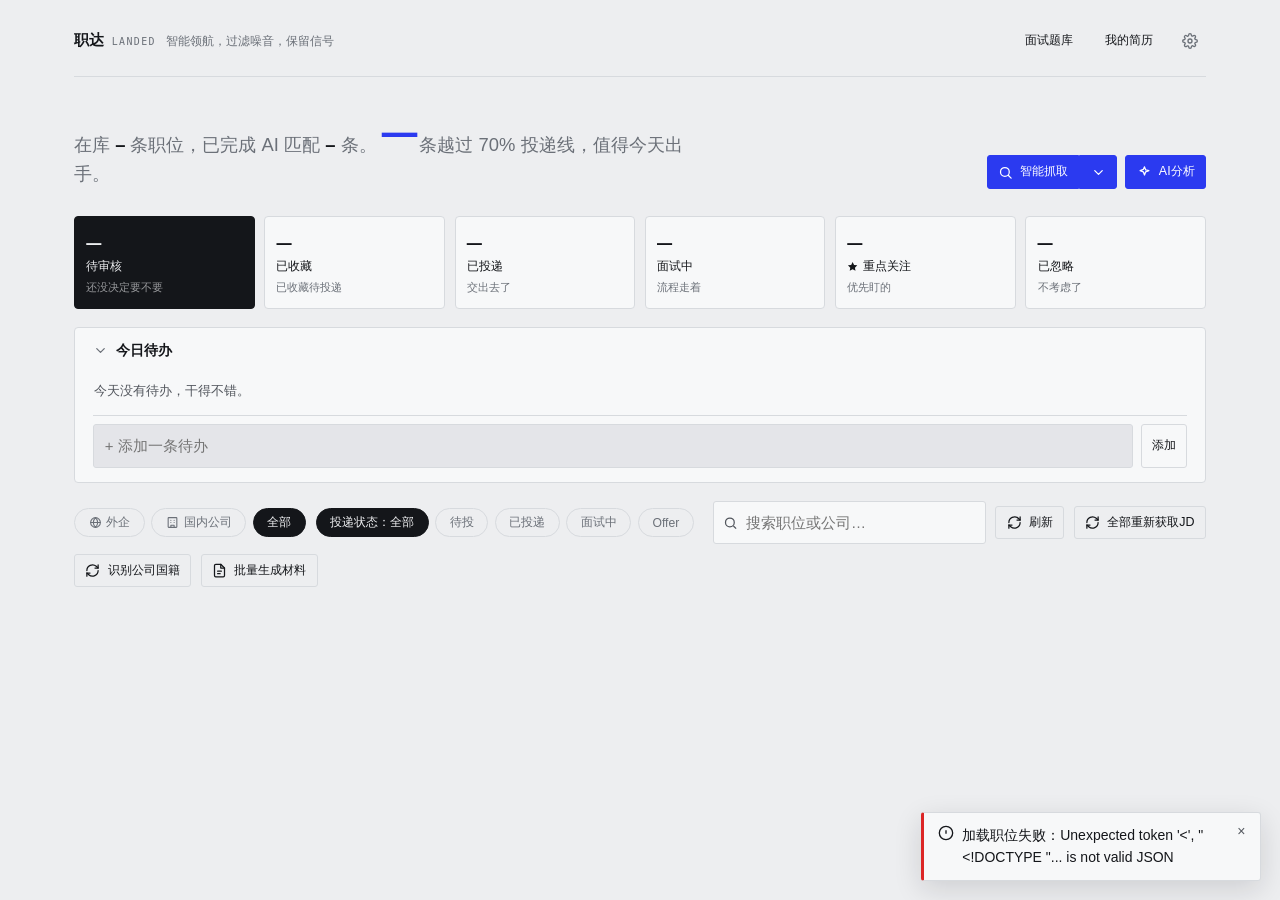
==== commit f1707b85: "Add LinkedIn company targeting, preference profile, dedupe tests Extends job search with per-company" ====
--- a/templates/index.html
+++ b/templates/index.html
@@ -14,13 +14,17 @@
       <!-- 2026-08-17 视觉改版：去掉了原来的渐变图标方块，纯文字 wordmark 更贴近
            克制的编辑感方向，不需要额外一个图形符号撑门面 -->
       <h1>职达<span class="brand-en">Landed</span></h1>
-      <div class="sub">求职路上，滤掉噪音，只留信号</div>
+      <div class="sub">智能领航，过滤噪音，保留信号</div>
     </div>
     <div class="topbar-actions">
-      <!-- 简历用新标签页打开：坐下来改很久的一页，不该把职位列表顶掉。 -->
-      <a class="btn btn-secondary btn-sm" id="resumeBtn" href="/resume" target="_blank" rel="noopener"
+      <!-- 面试题库/我的简历都是偶尔才点一次的导航项（新标签页打开，不该把职位列表顶掉），
+           2026-08-18 从中间操作区挪过来、去掉边框（.btn-plain），面试题库放我的简历左边 -->
+      <a class="btn btn-secondary btn-plain btn-sm" id="bankBtn" href="/interview" target="_blank" rel="noopener"
+        title="通用面试题库：自我介绍、STAR 故事、讲述过往工作、通用问题（新标签页打开）">
+        面试题库
+      </a>
+      <a class="btn btn-secondary btn-plain btn-sm" id="resumeBtn" href="/resume" target="_blank" rel="noopener"
         title="我的简历：上传简历、跑 AI 体检、按建议生成优化版（新标签页打开）">
-        <svg viewBox="0 0 24 24" fill="none" stroke="currentColor" stroke-width="2" stroke-linecap="round" stroke-linejoin="round"><path d="M14 2H6a2 2 0 0 0-2 2v16a2 2 0 0 0 2 2h12a2 2 0 0 0 2-2V8z"/><path d="M14 2v6h6M9 13h6M9 17h4"/></svg>
         我的简历
       </a>
       <!-- 主题切换搬进了「更多 → 设置 → 外观」：顶栏是高频动作区，而深色模式是设一次
@@ -33,8 +37,9 @@
 
   <!-- 导语行：把原来四张 KPI 卡片式的统计压成一句话，只放大一个数字（越过投递线的条数）
        ——这是整页要回答的问题"今天有什么值得出手"。数字由 updateLede() 填，不发额外请求。
-       2026-08-17 对齐设计稿 v2：智能搜索/AI分析/面试题库 三个高频入口不放在最上方顶栏，
-       跟导语文案同一行、贴在右侧——顶栏只留「我的简历」这类偶尔才点的导航项。 -->
+       2026-08-17 对齐设计稿 v2：智能抓取/AI分析 两个高频入口不放在最上方顶栏，
+       跟导语文案同一行、贴在右侧；「添加链接」2026-08-18 收进了智能抓取的下拉菜单
+       （见下面 .split-btn），不再单独占一个按钮位。 -->
   <div class="lede-row">
     <p class="lede">
       在库 <span class="lede-num" id="ledeTotal">–</span> 条职位，已完成 AI 匹配
@@ -42,29 +47,34 @@
       <span class="lede-figure" id="ledeStrong">–</span> 条越过 70% 投递线，值得今天出手。
     </p>
     <div class="lede-actions">
-      <button class="btn btn-primary btn-sm" id="runNowBtn" onclick="runNow()"
-        title="按「设置」里的关键词和城市，去 Indeed / LinkedIn 抓一轮新职位。抓到的新职位会自动排队做 AI 匹配分析，重复的和明显不相关的会直接跳过">
-        <svg viewBox="0 0 24 24" fill="none" stroke="currentColor" stroke-width="2" stroke-linecap="round" stroke-linejoin="round"><circle cx="11" cy="11" r="7"/><path d="m21 21-4.3-4.3"/></svg>
-        智能搜索
-      </button>
-      <!-- 手动贴链接入库：按关键词×城市的自动搜索总有漏的（标题措辞对不上、城市没配、
-           朋友直接转过来一条），这个入口让"我自己在 LinkedIn 上看到的这条"也能进同一个
-           待审核队列，后面的 AI 匹配/材料/面试准备全部照常。 -->
-      <button class="btn btn-secondary btn-sm" id="addLinkBtn" onclick="openAddLinkModal()"
-        title="把你在 LinkedIn 上自己看到的职位链接贴进来，抓取后存入待审核（每行一条，可一次贴多条）">
-        <svg viewBox="0 0 24 24" fill="none" stroke="currentColor" stroke-width="2" stroke-linecap="round" stroke-linejoin="round"><path d="M10 13a5 5 0 0 0 7.5.5l3-3a5 5 0 0 0-7-7l-1.5 1.5"/><path d="M14 11a5 5 0 0 0-7.5-.5l-3 3a5 5 0 0 0 7 7l1.5-1.5"/></svg>
-        添加链接
-      </button>
+      <!-- 「智能抓取」分裂按钮：主体点击照常直接搜索，右侧箭头点开下拉露出「添加链接」
+           ——添加链接用得比搜索/AI分析低频，合并进下拉能省一个按钮位（2026-08-18） -->
+      <div class="split-btn">
+        <button class="btn btn-primary btn-sm" id="runNowBtn" onclick="runNow()"
+          title="按「设置」里的关键词和城市，去 Indeed / LinkedIn 抓一轮新职位。抓到的新职位会自动排队做 AI 匹配分析，重复的和明显不相关的会直接跳过">
+          <svg viewBox="0 0 24 24" fill="none" stroke="currentColor" stroke-width="2" stroke-linecap="round" stroke-linejoin="round"><circle cx="11" cy="11" r="7"/><path d="m21 21-4.3-4.3"/></svg>
+          智能抓取
+        </button>
+        <button class="btn btn-primary btn-sm split-btn-caret" id="runNowCaretBtn" onclick="toggleRunNowMenu(event)"
+          title="更多操作" aria-haspopup="true" aria-expanded="false">
+          <svg viewBox="0 0 24 24" fill="none" stroke="currentColor" stroke-width="2" stroke-linecap="round" stroke-linejoin="round"><path d="m6 9 6 6 6-6"/></svg>
+        </button>
+        <div class="split-btn-menu" id="runNowMenu">
+          <!-- 手动贴链接入库：按关键词×城市的自动搜索总有漏的（标题措辞对不上、城市没配、
+               朋友直接转过来一条），这个入口让"我自己在 LinkedIn 上看到的这条"也能进同一个
+               待审核队列，后面的 AI 匹配/材料/面试准备全部照常。 -->
+          <button type="button" id="addLinkBtn" onclick="closeRunNowMenu(); openAddLinkModal();"
+            title="把你在 LinkedIn 上自己看到的职位链接贴进来，抓取后存入待审核（每行一条，可一次贴多条）">
+            <svg viewBox="0 0 24 24" fill="none" stroke="currentColor" stroke-width="2" stroke-linecap="round" stroke-linejoin="round"><path d="M10 13a5 5 0 0 0 7.5.5l3-3a5 5 0 0 0-7-7l-1.5 1.5"/><path d="M14 11a5 5 0 0 0-7.5-.5l-3 3a5 5 0 0 0 7 7l1.5-1.5"/></svg>
+            添加链接
+          </button>
+        </div>
+      </div>
       <button class="btn btn-primary btn-sm" id="aiAnalyzeAllBtn" onclick="toggleAnalyzeAll()"
         title="拿你上传的简历，逐条对比待审核职位的 JD：算出匹配度、列出你达标和未达标的要求。定制简历和 Cover Letter 不会跟着自动生成，看中了再去职位详情页按按钮单独生成。会一并处理历史积压，再点一次可停止">
         <svg viewBox="0 0 24 24" fill="none" stroke="currentColor" stroke-width="2" stroke-linecap="round" stroke-linejoin="round"><path d="m12 3 1.9 4.9L19 9l-5.1 1.9L12 16l-1.9-5.1L5 9l5.1-1.9L12 3z"/></svg>
         <span id="aiAnalyzeAllBtnLabel">AI分析</span>
       </button>
-      <a class="btn btn-secondary btn-sm" id="bankBtn" href="/interview" target="_blank" rel="noopener"
-        title="通用面试题库：自我介绍、STAR 故事、讲述过往工作、通用问题（新标签页打开）">
-        <svg viewBox="0 0 24 24" fill="none" stroke="currentColor" stroke-width="2" stroke-linecap="round" stroke-linejoin="round"><path d="M12 2a3 3 0 0 0-3 3v6a3 3 0 0 0 6 0V5a3 3 0 0 0-3-3z"/><path d="M19 10v1a7 7 0 0 1-14 0v-1M12 18v4M8 22h8"/></svg>
-        面试题库
-      </a>
     </div>
   </div>
 
@@ -74,10 +84,24 @@
       <div class="label">待审核</div>
       <div class="hint">还没决定要不要</div>
     </div>
-    <div class="stat-card accent-ok clickable" id="statCardReviewed" data-status="reviewed" onclick="filterByStatus('reviewed')" title="点击筛选「已收藏」，再点一次恢复「全部」">
+    <div class="stat-card accent-ok clickable" id="statCardReviewed" data-status="reviewed" onclick="filterByStatus('reviewed')" title="点击筛选「已收藏待投递」，再点一次恢复「全部」">
       <div class="value" id="statReviewed">–</div>
       <div class="label">已收藏</div>
-      <div class="hint">打算投的</div>
+      <div class="hint">已收藏待投递</div>
+    </div>
+    <!-- 「已投递」「面试中」底层筛选字段（application_status）跟前两张卡（status）不是同一列，
+         但在交互上跟「待审核/已收藏/已忽略」是同一个单选组：点这几张卡中的任意一张会把另一维度
+         的筛选清掉，不会同时选中两张。也跟底部 appStatusChips 那排共用同一个 currentAppStatus，
+         点这里或点那排 chip 会互相同步高亮（见 filterByStatus()/filterByAppStatus()）。 -->
+    <div class="stat-card clickable" id="statCardApplied" data-appstatus="applied" onclick="filterByAppStatus('applied')" title="点击筛选「已投递」，再点一次恢复「全部」">
+      <div class="value" id="statApplied">–</div>
+      <div class="label">已投递</div>
+      <div class="hint">交出去了</div>
+    </div>
+    <div class="stat-card clickable" id="statCardInterviewing" data-appstatus="interviewing" onclick="filterByAppStatus('interviewing')" title="点击筛选「面试中」，再点一次恢复「全部」">
+      <div class="value" id="statInterviewing">–</div>
+      <div class="label">面试中</div>
+      <div class="hint">流程走着</div>
     </div>
     <!-- 「重点关注」原来是筛选栏里一个不起眼的 chip，但它是用户自己动手标出来的短名单，
          比系统算出来的任何一档都重要，所以提到最上面这排、紧跟「已收藏」。它不是 status
@@ -101,6 +125,33 @@
        是今天的几条记录求和（可能一天跑好几次）。renderFunnel() 在 loadRuns() 拿到数据后
        调用，不额外发请求。 -->
   <p class="funnel" id="funnelRow" style="display:none;"></p>
+
+  <!-- 每日任务清单（P0-1，2026-08-18；折叠改版见 2026-08-18 讨论）：把"待审核几条/待
+       生成材料几条/待投递几条/该跟进哪条"这些散落各处的信息收进一处，勾掉当天不再提醒
+       （自动生成的几项不落库，见 renderChecklist() 的说明）；底部可以加自己的待办，真正
+       持久化到服务端。数字来自 loadJobs() 之后调用的 renderChecklist()，不额外发请求
+       （followups/自定义待办/简历体检状态由 loadChecklist() 拉一次 /api/checklist 缓存）。
+       默认展开（class="open" 写死在标签上，不读 localStorage）——每次刷新都想让用户先
+       看一眼今天有什么事，看完自己收起，不用记住上次的开关状态。 -->
+  <div class="checklist-card open" id="checklistCard">
+    <div class="checklist-head" onclick="toggleChecklist()">
+      <div class="checklist-head-left">
+        <svg class="checklist-chevron" viewBox="0 0 24 24" fill="none" stroke="currentColor" stroke-width="2" stroke-linecap="round" stroke-linejoin="round"><path d="M9 18l6-6-6-6"/></svg>
+        <span class="checklist-title">今日待办</span>
+        <span class="checklist-count" id="checklistCount" style="display:none;">0</span>
+      </div>
+    </div>
+    <div class="checklist-body">
+      <div class="checklist-body-inner">
+        <div class="checklist-items" id="checklistItems"></div>
+        <div class="checklist-add-row">
+          <input type="text" id="checklistInput" placeholder="+ 添加一条待办" maxlength="200"
+            onkeydown="if(event.key==='Enter'){event.preventDefault();addChecklistItem();}">
+          <button type="button" class="btn btn-secondary btn-sm" onclick="addChecklistItem()">添加</button>
+        </div>
+      </div>
+    </div>
+  </div>
 
   <!-- ===== Jobs (main content) ===== -->
   <section id="panel-jobs">
@@ -168,7 +219,7 @@
     <div class="empty-state" id="jobsEmpty" style="display:none;">
       <div class="icon"><svg viewBox="0 0 24 24" fill="none" stroke="currentColor" stroke-width="2" stroke-linecap="round" stroke-linejoin="round"><path d="M22 12h-6l-2 3h-4l-2-3H2"/><path d="M5.45 5.11 2 12v6a2 2 0 0 0 2 2h16a2 2 0 0 0 2-2v-6l-3.45-6.89A2 2 0 0 0 16.76 4H7.24a2 2 0 0 0-1.79 1.11Z"/></svg></div>
       <div class="title">暂时没有职位</div>
-      <div class="desc">点击右上角"智能搜索"，或调整筛选条件试试。</div>
+      <div class="desc">点击右上角"智能抓取"，或调整筛选条件试试。</div>
     </div>
   </section>
 
@@ -251,6 +302,12 @@
             <div class="field">
               <label>城市（每行一个，留空一行表示不限地点/远程）</label>
               <textarea id="locations" rows="4" placeholder="Beijing&#10;Shanghai&#10;Remote"></textarea>
+            </div>
+            <div class="field span-2">
+              <label>重点关注公司（每行一个，可选）</label>
+              <textarea id="linkedinTargetCompanies" rows="3" placeholder="Amazon&#10;HSBC&#10;Riot Games"></textarea>
+              <p class="field-hint">额外对这些公司单独跑一次 LinkedIn 定向搜索，不受关键词搜索的排名/条数上限影响——沿用上面的关键词，不用重复填。保存时会解析成 LinkedIn 内部 ID，公司别配太多（5~8 家为宜），解析结果见下方。</p>
+              <p class="field-hint" id="targetCompanyStatus"></p>
             </div>
             <div class="field">
               <label>Indeed 国家代码</label>
@@ -289,7 +346,7 @@
           <div class="card-head">
             <div>
               <h2>AI 模型与自动分析设置</h2>
-              <p>用 Claude 需要设 <code>ANTHROPIC_API_KEY</code> 环境变量，用 DeepSeek 需要设 <code>DEEPSEEK_API_KEY</code>（密钥只读环境变量，不进配置文件）。六块功能可以各配各的模型：匹配分析每条职位都要跑一次，便宜优先；定制简历/Cover Letter、面试准备、题库、简历体检都是生成一次看很久，质量优先；职位AI对话追问频繁，便宜优先。点击职位的"AI 分析"只计算匹配度并写入追踪表（不产生简历/CL），定制简历 + cover letter 改成职位详情页里按按钮单独生成。</p>
+              <p>用 Claude 需要设 <code>ANTHROPIC_API_KEY</code> 环境变量，用 DeepSeek 需要设 <code>DEEPSEEK_API_KEY</code>（密钥只读环境变量，不进配置文件）。七块功能可以各配各的模型：匹配分析每条职位都要跑一次，便宜优先；定制简历/Cover Letter、面试准备、题库、简历体检、偏好档案都是生成一次看很久，质量优先；职位AI对话追问频繁，便宜优先。点击职位的"AI 分析"只计算匹配度并写入追踪表（不产生简历/CL），定制简历 + cover letter 改成职位详情页里按按钮单独生成。</p>
             </div>
           </div>
           <div class="form-grid">
@@ -316,6 +373,10 @@
             <div class="field">
               <label>职位详情页 AI 对话用的模型</label>
               <select class="model-select" id="modelTask-job_chat" onchange="setTaskModel('job_chat', this.value, this)"></select>
+            </div>
+            <div class="field">
+              <label>偏好档案总结用的模型</label>
+              <select class="model-select" id="modelTask-preference_profile" onchange="setTaskModel('preference_profile', this.value, this)"></select>
             </div>
             <!-- 简历本身不在这里配了：改成在「我的简历」页上传，这里只读展示当前用的是哪份。
                  保存设置时也不再提交 base_resume_path（后端白名单里已经去掉），否则这个
@@ -334,6 +395,20 @@
           </div>
         </div>
 
+        <!-- 偏好档案：忽略职位时留的原因攒够几条后自动总结成的一段话，会被塞进以后每次
+             匹配分析的 prompt 里。放在设置面板里给用户看到，是为了让"被塞进 prompt 的
+             内容"可见、可信任，不是又开一个独立页面（内容就一段话，用不上）。 -->
+        <div class="card">
+          <div class="card-head">
+            <div>
+              <h2>偏好档案</h2>
+              <p>忽略职位时留的原因攒够几条后，AI 会自动总结成一段话，帮以后的匹配分析更懂你排斥什么。忽略职位后会弹一个可跳过的原因小弹窗；已忽略但还没补过原因的职位，卡片上有单独的补录入口。</p>
+            </div>
+            <button type="button" class="btn btn-secondary btn-sm" onclick="regeneratePreferenceProfile(this)">立即重新生成</button>
+          </div>
+          <div id="preferenceProfileCard">加载中…</div>
+        </div>
+
         <div class="card">
           <div class="card-head">
             <div>
--- a/static/style.css
+++ b/static/style.css
@@ -179,10 +179,14 @@
    收藏/忽略图标区分开——不额外引入颜色，靠"填充 vs 描边"这个形状差异来表达 */
 .icon-btn.starred { color: var(--text); border-color: var(--text); }
 .icon-btn.starred:hover { color: var(--text); border-color: var(--text); }
+/* 「更多⚙️」是顶栏里点得最少的一个入口，边框常驻显得太重——不改共享的 .icon-btn
+   （职位卡片上的星标/忽略、各弹窗关闭按钮都在用），只单独给这一个按钮去边框 */
+#moreBtn { border-color: transparent; }
+#moreBtn:hover { border-color: var(--border); }
 
 /* ---------- Lede ---------- */
-/* 智能搜索/AI分析/面试题库这三个高频入口跟导语文案同一行、贴右侧（对齐设计稿 v2），
-   不再占顶栏——顶栏只留「我的简历」这类偶尔才点一次的导航项。 */
+/* 智能搜索/AI分析这两个高频入口跟导语文案同一行、贴右侧（对齐设计稿 v2）；
+   「我的简历」「面试题库」这类偶尔才点一次的导航项放顶栏，去掉边框更轻。 */
 .lede-row {
   display: flex; align-items: flex-end; justify-content: space-between;
   gap: 1.5rem; flex-wrap: wrap; margin: 1.7rem 0 0;
@@ -198,9 +202,35 @@
 }
 .lede-actions { display: flex; gap: 0.5rem; flex-wrap: wrap; flex-shrink: 0; }
 
+/* 「智能搜索」分裂按钮：主体按钮点了直接搜索，箭头按钮点开下拉露出「添加链接」
+   （原来是并排的独立按钮，反馈操作区太挤，低频的「添加链接」收进下拉） */
+.split-btn { display: inline-flex; position: relative; }
+.split-btn > .btn:first-child { border-radius: var(--radius-sm) 0 0 var(--radius-sm); }
+.split-btn-caret {
+  border-radius: 0 var(--radius-sm) var(--radius-sm) 0 !important;
+  border-left: 1px solid rgba(255, 255, 255, 0.3);
+  padding-left: 0.5rem; padding-right: 0.5rem;
+}
+.split-btn-caret svg { width: 12px; height: 12px; transition: transform 0.15s ease; }
+.split-btn-menu {
+  position: absolute; top: calc(100% + 0.35rem); right: 0; z-index: 20;
+  background: var(--bg-elevated); border: 1px solid var(--border); border-radius: var(--radius-sm);
+  box-shadow: 0 4px 16px rgba(0, 0, 0, 0.12); min-width: 8.5rem; padding: 0.3rem;
+  display: none;
+}
+.split-btn-menu.open { display: block; }
+.split-btn-menu button {
+  width: 100%; text-align: left; background: none; border: none;
+  padding: 0.5rem 0.6rem; font: inherit; font-size: 0.8rem; color: var(--text);
+  border-radius: var(--radius-sm); cursor: pointer;
+  display: flex; align-items: center; gap: 0.45rem;
+}
+.split-btn-menu button:hover { background: var(--bg-subtle); }
+.split-btn-menu button svg { width: 15px; height: 15px; flex-shrink: 0; color: var(--text-muted); }
+
 /* ---------- 今日抓取漏斗 ---------- */
 .funnel {
-  font-family: var(--font-mono); font-size: 0.72rem; letter-spacing: 0.02em;
+  font-size: 0.72rem; letter-spacing: 0.01em; font-variant-numeric: tabular-nums;
   color: var(--text-muted); margin: 0 0 1.1rem; padding-top: 0.1rem;
   display: flex; gap: 0.6rem; flex-wrap: wrap; align-items: center;
 }
@@ -210,26 +240,31 @@
 /* ---------- Stat cards ----------
    大卡片版式（反馈：四张状态卡要更明显）：数字放大、边框换分割线感、选中态整块反色，
    不再是彩色描边+光晕。DOM 结构和 data-status/data-filter 属性完全不变，
-   filterByStatus()/toggleStarredFilter()/updateStatCardActive() 三个函数不用碰。 */
+   filterByStatus()/toggleStarredFilter()/updateStatCardActive() 三个函数不用碰。
+   六张卡（新增「已投递」「面试中」后）反馈两排太长，改回一排、整体缩小尺寸；
+   960px 以下（笔记本变窄但还没到手机断点）退回 3 列两排，避免六列挤得看不清。 */
 .stat-grid {
   display: grid;
-  grid-template-columns: repeat(4, 1fr);
-  gap: 0.7rem;
+  grid-template-columns: repeat(6, 1fr);
+  gap: 0.6rem;
   margin: 1.7rem 0 1.1rem;
 }
 .stat-card {
   background: var(--bg-elevated);
   border: 1px solid var(--border);
   border-radius: var(--radius);
-  padding: 1.3rem 1.25rem 1.15rem;
+  padding: 0.85rem 0.7rem 0.75rem;
   transition: border-color 0.15s ease, background 0.15s ease, transform 0.15s ease;
 }
-.stat-card .label { font-size: 0.88rem; color: var(--text); font-weight: 500; display: flex; align-items: center; gap: 0.3rem; }
+.stat-card .label { font-size: 0.78rem; color: var(--text); font-weight: 500; display: flex; align-items: center; gap: 0.3rem; }
 .stat-card .value {
-  font-size: 2.9rem; font-weight: 250; margin-bottom: 0.3rem;
-  letter-spacing: -0.045em; line-height: .86; color: var(--text);
-}
-.stat-card .hint { font-size: 0.72rem; color: var(--text-muted); margin-top: 0.15rem; }
+  font-size: 1.7rem; font-weight: 250; margin-bottom: 0.2rem;
+  letter-spacing: -0.03em; line-height: .86; color: var(--text);
+}
+.stat-card .hint { font-size: 0.68rem; color: var(--text-muted); margin-top: 0.1rem; white-space: nowrap; overflow: hidden; text-overflow: ellipsis; }
+@media (max-width: 960px) {
+  .stat-grid { grid-template-columns: repeat(3, 1fr); }
+}
 .stat-card.clickable { cursor: pointer; }
 .stat-card.clickable:hover { border-color: var(--text); transform: translateY(-1px); }
 /* 选中态：整块反色（跟下面"今日最高"hero 卡片是同一套视觉语言），
@@ -243,6 +278,50 @@
 /* 「重点关注」卡片跟其它三张同一套反色选中态，不单独引入金色——星标图标本身
    （实心 vs 描边）已经能表达"这是我自己标的"，不需要靠颜色再强调一次 */
 .stat-card.accent-star .label svg { flex-shrink: 0; width: 0.9em; height: 0.9em; }
+
+/* ---------- 每日任务清单（P0-1，2026-08-18；折叠改版 2026-08-18） ----------
+   折叠/展开用 grid-template-rows: 0fr → 1fr 的写法，而不是量 scrollHeight 或固定
+   max-height：待办条数是动态的（followups/自定义待办数量不定），固定高度会裁内容，
+   量高度要多写一截 JS，grid 这个技巧两者都不用管。 */
+.checklist-card {
+  border: 1px solid var(--border); border-radius: var(--radius);
+  background: var(--bg-elevated); margin: 0 0 1.1rem; overflow: hidden;
+}
+.checklist-head {
+  display: flex; align-items: center; justify-content: space-between; cursor: pointer;
+  padding: 0.75rem 1.1rem; user-select: none;
+}
+.checklist-head-left { display: flex; align-items: center; gap: 0.55rem; }
+.checklist-chevron { width: 15px; height: 15px; color: var(--text-muted); transition: transform 0.15s ease; flex-shrink: 0; }
+.checklist-card.open .checklist-chevron { transform: rotate(90deg); }
+.checklist-title { font-size: 0.85rem; font-weight: 700; }
+.checklist-count {
+  font-family: var(--font-mono); font-size: 0.68rem; color: var(--primary);
+  background: var(--primary-soft); border-radius: 3px; padding: 0.1rem 0.4rem;
+}
+.checklist-body {
+  display: grid; grid-template-rows: 0fr; transition: grid-template-rows 0.2s ease;
+}
+.checklist-card.open .checklist-body { grid-template-rows: 1fr; }
+.checklist-body-inner { overflow: hidden; padding: 0 1.1rem; }
+.checklist-card.open .checklist-body-inner { padding: 0 1.1rem 0.9rem; }
+.checklist-items { display: flex; flex-direction: column; gap: 0.15rem; }
+.checklist-row {
+  display: flex; align-items: center; gap: 0.6rem;
+  padding: 0.4rem 0.1rem; cursor: default;
+}
+.checklist-row input[type="checkbox"] { flex-shrink: 0; width: 15px; height: 15px; cursor: pointer; }
+.checklist-text { font-size: 0.85rem; color: var(--text); cursor: pointer; }
+.checklist-text:hover { text-decoration: underline; }
+.checklist-empty { font-size: 0.83rem; color: var(--text-faint); padding: 0.4rem 0.1rem; }
+.checklist-add-row {
+  display: flex; gap: 0.5rem; margin-top: 0.5rem; padding-top: 0.5rem;
+  border-top: 1px solid var(--border);
+}
+.checklist-add-row input {
+  flex: 1; border: 1px solid var(--border); border-radius: 4px;
+  padding: 0.4rem 0.6rem; font-size: 0.83rem; background: var(--bg);
+}
 
 /* ---------- Tabs ---------- */
 .tabs {
@@ -341,6 +420,7 @@
   border: 1px solid transparent; border-radius: var(--radius-sm);
   padding: 0.55rem 1.05rem; font: inherit; font-weight: 500; font-size: 0.8rem;
   cursor: pointer; transition: all 0.15s ease; white-space: nowrap;
+  text-decoration: none;
 }
 .btn svg { width: 15px; height: 15px; flex-shrink: 0; }
 .btn:disabled { opacity: 0.6; cursor: not-allowed; }
@@ -350,6 +430,10 @@
 .btn-primary:hover:not(:disabled) { background: var(--primary-hover); border-color: var(--primary-hover); }
 .btn-secondary { background: none; color: var(--text); border-color: var(--border); }
 .btn-secondary:hover:not(:disabled) { border-color: var(--text); }
+/* 顶栏「面试题库」「我的简历」这类偶尔才点一次的导航项：跟 .btn-secondary 搭配用，
+   平时不描边，hover 才露出一条浅边提示可点击，视觉上比常驻边框更轻 */
+.btn-plain { background: none; border-color: transparent; }
+.btn-plain:hover:not(:disabled) { border-color: var(--border); }
 .btn-danger { background: var(--danger); color: #fff; border: none; }
 .btn-danger:hover:not(:disabled) { filter: brightness(1.08); }
 .btn-ghost { background: transparent; color: var(--text-muted); padding: 0.4rem 0.7rem; }
@@ -434,6 +518,28 @@
 .job-group-head svg { width: 12px; height: 12px; fill: currentColor; }
 .job-group-head.plain { color: var(--text-muted); }
 .job-group-head .n { font-weight: 400; opacity: 0.7; }
+
+/* 同公司相似职位折叠（2026-08-18）：同一家公司一次开了一堆相近岗位时，逐条铺满列表
+   会让"这批我已经决定过了"被视觉放大成很多条独立忽略——折起来展示成一组，展开后每条
+   还是完整可操作的 job-card，不改变、不合并任何数据。 */
+.job-similar-group { border-bottom: 1px solid var(--border); }
+.job-list .job-similar-group:first-child { border-top: 1px solid var(--border); }
+.job-similar-group summary {
+  display: flex; align-items: center; justify-content: space-between; gap: 1rem;
+  padding: 0.8rem 0.5rem 0.8rem 0; cursor: pointer; list-style: none;
+}
+.job-similar-group summary::-webkit-details-marker { display: none; }
+.job-similar-group-label {
+  font-size: 0.85rem; color: var(--text-muted);
+}
+.job-similar-group summary::before {
+  content: '›'; display: inline-block; margin-right: 0.5rem; color: var(--text-muted);
+  transition: transform 0.15s ease;
+}
+.job-similar-group[open] summary::before { transform: rotate(90deg); }
+.job-similar-group-body { border-left: 2px solid var(--border); margin: 0 0.5rem 0.6rem 0.4rem; padding-left: 0.9rem; }
+.job-similar-group-body .job-card { padding-right: 0; }
+.job-similar-group-body .job-card:first-child { border-top: 0; }
 
 .job-main { flex: 1; min-width: 0; }
 .job-title-row { display: flex; align-items: center; gap: 0.5rem; flex-wrap: wrap; }
@@ -724,6 +830,11 @@
 }
 .prep-pill.done { cursor: pointer; text-decoration: none; }
 .prep-pill.done:hover { filter: brightness(0.95); }
+
+/* 「疑似重复：同公司近似岗位已投递/面试中」提示角标（2026-08-18）：跟 prep-pill 同一套
+   徽标形状，换成 warning 语义色——不阻止操作，只是提醒"这条可能就是你已经投过的那条"。 */
+.dup-pill { background: var(--warning-soft); color: var(--warning-strong); cursor: pointer; text-decoration: none; }
+.dup-pill:hover { filter: brightness(0.95); }
 
 .prep-toolbar {
   display: flex; align-items: center; gap: 0.4rem; flex-wrap: wrap;
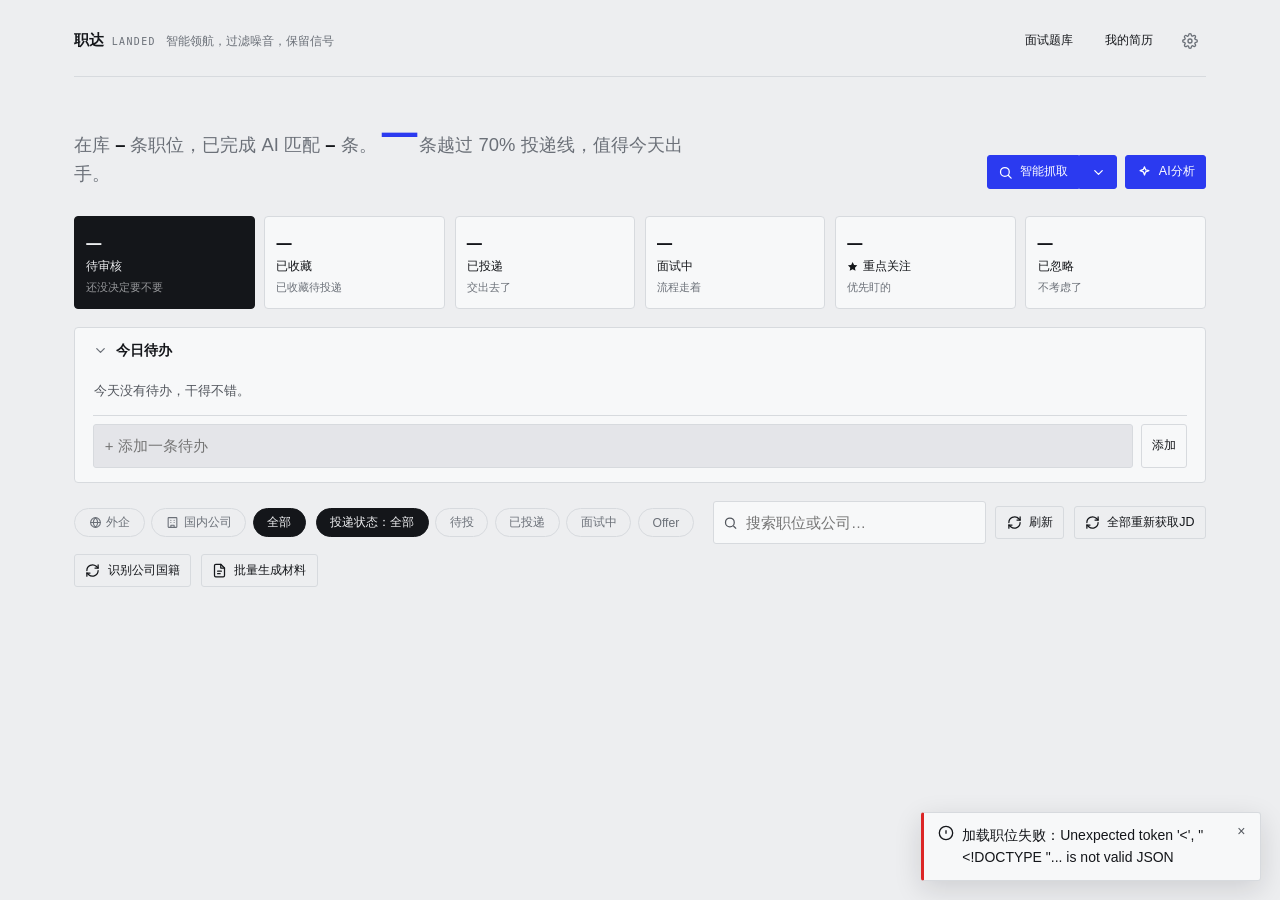
==== commit 6234d511: "Add LinkedIn how-you-fit/list-scan tools, ML learning scripts, and interview prep docs Also cleans u" ====
--- a/templates/index.html
+++ b/templates/index.html
@@ -68,6 +68,29 @@
             <svg viewBox="0 0 24 24" fill="none" stroke="currentColor" stroke-width="2" stroke-linecap="round" stroke-linejoin="round"><path d="M10 13a5 5 0 0 0 7.5.5l3-3a5 5 0 0 0-7-7l-1.5 1.5"/><path d="M14 11a5 5 0 0 0-7.5-.5l-3 3a5 5 0 0 0 7 7l1.5-1.5"/></svg>
             添加链接
           </button>
+          <!-- 同步 LinkedIn 收藏/已投递：跟「添加链接」同一类"补自动搜索漏掉的职位"入口，
+               区别是这个不用手动挨条复制链接——开一次登录态的浏览器把对应列表扫一遍，
+               找到的链接走跟「添加链接」完全相同的入库流程。要求本机之前手动登录过
+               LinkedIn（见 README「同步 LinkedIn 收藏/已投递怎么用」），没登录过会在
+               结果里报错提示。两个按钮共用 syncTrackerStage()，只是传的 stage 不同。 -->
+          <button type="button" id="syncSavedBtn" onclick="closeRunNowMenu(); syncTrackerStage('saved');"
+            title="打开一次登录态的浏览器，扫一遍你在 LinkedIn 上「已收藏」的职位列表，把里面的职位链接同步进待审核。首次使用前需要先手动登录过 LinkedIn，见 README">
+            <svg viewBox="0 0 24 24" fill="none" stroke="currentColor" stroke-width="2" stroke-linecap="round" stroke-linejoin="round"><path d="M21 12a9 9 0 1 1-2.64-6.36"/><path d="M21 3v6h-6"/></svg>
+            同步 LinkedIn 收藏
+          </button>
+          <button type="button" id="syncAppliedBtn" onclick="closeRunNowMenu(); syncTrackerStage('applied');"
+            title="打开一次登录态的浏览器，扫一遍你在 LinkedIn 上「已投递」的职位列表，同步进职达并自动标记投递状态为「已投递」。投递时间只能记成同步这一刻，不是你在 LinkedIn 上实际投递的日期。首次使用前需要先手动登录过 LinkedIn，见 README">
+            <svg viewBox="0 0 24 24" fill="none" stroke="currentColor" stroke-width="2" stroke-linecap="round" stroke-linejoin="round"><path d="M21 12a9 9 0 1 1-2.64-6.36"/><path d="M21 3v6h-6"/></svg>
+            同步 LinkedIn 已投递
+          </button>
+          <!-- How You Fit 全部搜索：跟每日定时任务用的是同一个后端函数
+               （linkedin_how_you_fit.sync_all_enabled_searches()），让用户配好搜索
+               条目后不用等到第二天定时任务才能验证生效（2026-08-23）。 -->
+          <button type="button" id="syncHowYouFitAllBtn" onclick="closeRunNowMenu(); syncHowYouFitAll();"
+            title="依次同步「设置」里配置的所有已启用的 How You Fit 搜索。要开登录态浏览器逐条扫描，条与条之间会节流等待，可能需要几分钟。首次使用前需要先手动登录过 LinkedIn，见 README">
+            <svg viewBox="0 0 24 24" fill="none" stroke="currentColor" stroke-width="2" stroke-linecap="round" stroke-linejoin="round"><path d="M21 12a9 9 0 1 1-2.64-6.36"/><path d="M21 3v6h-6"/></svg>
+            同步 How You Fit 全部搜索
+          </button>
         </div>
       </div>
       <button class="btn btn-primary btn-sm" id="aiAnalyzeAllBtn" onclick="toggleAnalyzeAll()"
@@ -133,21 +156,43 @@
        （followups/自定义待办/简历体检状态由 loadChecklist() 拉一次 /api/checklist 缓存）。
        默认展开（class="open" 写死在标签上，不读 localStorage）——每次刷新都想让用户先
        看一眼今天有什么事，看完自己收起，不用记住上次的开关状态。 -->
-  <div class="checklist-card open" id="checklistCard">
-    <div class="checklist-head" onclick="toggleChecklist()">
-      <div class="checklist-head-left">
-        <svg class="checklist-chevron" viewBox="0 0 24 24" fill="none" stroke="currentColor" stroke-width="2" stroke-linecap="round" stroke-linejoin="round"><path d="M9 18l6-6-6-6"/></svg>
-        <span class="checklist-title">今日待办</span>
-        <span class="checklist-count" id="checklistCount" style="display:none;">0</span>
-      </div>
-    </div>
-    <div class="checklist-body">
-      <div class="checklist-body-inner">
-        <div class="checklist-items" id="checklistItems"></div>
-        <div class="checklist-add-row">
-          <input type="text" id="checklistInput" placeholder="+ 添加一条待办" maxlength="200"
-            onkeydown="if(event.key==='Enter'){event.preventDefault();addChecklistItem();}">
-          <button type="button" class="btn btn-secondary btn-sm" onclick="addChecklistItem()">添加</button>
+  <div class="today-row">
+    <div class="checklist-card open" id="checklistCard">
+      <div class="checklist-head" onclick="toggleChecklist()">
+        <div class="checklist-head-left">
+          <svg class="checklist-chevron" viewBox="0 0 24 24" fill="none" stroke="currentColor" stroke-width="2" stroke-linecap="round" stroke-linejoin="round"><path d="M9 18l6-6-6-6"/></svg>
+          <span class="checklist-title">今日待办</span>
+          <span class="checklist-count" id="checklistCount" style="display:none;">0</span>
+        </div>
+      </div>
+      <div class="checklist-body">
+        <div class="checklist-body-inner">
+          <div class="checklist-items" id="checklistItems"></div>
+          <div class="checklist-add-row">
+            <input type="text" id="checklistInput" placeholder="+ 添加一条待办" maxlength="200"
+              onkeydown="if(event.key==='Enter'){event.preventDefault();addChecklistItem();}">
+            <button type="button" class="btn btn-secondary btn-sm" onclick="addChecklistItem()">添加</button>
+          </div>
+        </div>
+      </div>
+    </div>
+
+    <!-- 每周转化率（讨论于 2026-08-22）：跟「今日待办」并排放右侧，同样是扫一眼就有数
+         的信息。renderWeeklyConversion() 在 loadJobs() 拿到 allJobs 后调用，纯前端算，
+         不额外发请求。「最近一周」用滚动7天，下面周趋势图用自然周分桶——两种口径都用
+         是因为一个要贴近"现在"，一个要能稳定累积成柱子，统一成一种会顾此失彼。 -->
+    <div class="weekly-conv-card open" id="weeklyConvCard" style="display:none;">
+      <div class="wc-head" onclick="toggleWeeklyConv()">
+        <div class="wc-head-left">
+          <svg class="wc-chevron" viewBox="0 0 24 24" fill="none" stroke="currentColor" stroke-width="2" stroke-linecap="round" stroke-linejoin="round"><path d="M9 18l6-6-6-6"/></svg>
+          <span class="wc-card-title">投递分析</span>
+        </div>
+      </div>
+      <div class="wc-body">
+        <div class="wc-body-inner">
+          <div class="wc-summary" id="weeklyConvSummary"></div>
+          <div class="wc-chart" id="weeklyConvChart"></div>
+          <div class="wc-suggestion" id="weeklyConvSuggestion"></div>
         </div>
       </div>
     </div>
@@ -309,6 +354,24 @@
               <p class="field-hint">额外对这些公司单独跑一次 LinkedIn 定向搜索，不受关键词搜索的排名/条数上限影响——沿用上面的关键词，不用重复填。保存时会解析成 LinkedIn 内部 ID，公司别配太多（5~8 家为宜），解析结果见下方。</p>
               <p class="field-hint" id="targetCompanyStatus"></p>
             </div>
+            <!-- LinkedIn "How You Fit"（个人档案匹配）搜索同步（2026-08-23）：登录态下
+                 LinkedIn 基于你的档案算出的"你可能符合条件"搜索结果页，跟「重点关注公司」
+                 一样是额外抓取来源，但每条要存名字+URL+启用开关三样东西，textarea 放不下，
+                 改成逐行结构化的小列表，增删改都在本地DOM操作，随「保存设置」一起提交
+                 （见 collectHowYouFitSearches()）。扫描失败时后端会自动升级给一个AI导航
+                 兜底重新判断页面，这是项目里第一次真正的LLM自主决策循环，见
+                 spec/tech-solution.md「关键决策」一节。 -->
+            <div class="field span-2">
+              <label>LinkedIn 个人匹配搜索（How You Fit）</label>
+              <p class="field-hint">
+                登录态下 LinkedIn 基于你的档案判断"你可能符合条件"的搜索结果页——在 LinkedIn
+                上打开该视图后复制地址栏完整链接贴到下面。<strong>这是登录态自动化操作</strong>
+                ，已加同步间隔节流和数量上限（最多 8 条），但仍有账号风险，不要配太多条。
+                首次使用前需要先手动登录过 LinkedIn，见 README。
+              </p>
+              <div id="howYouFitList"></div>
+              <button type="button" class="btn btn-secondary btn-sm" onclick="addHowYouFitRow()">+ 添加一条</button>
+            </div>
             <div class="field">
               <label>Indeed 国家代码</label>
               <input id="country_indeed" type="text" placeholder="china">
--- a/static/style.css
+++ b/static/style.css
@@ -305,6 +305,58 @@
 .checklist-card.open .checklist-body { grid-template-rows: 1fr; }
 .checklist-body-inner { overflow: hidden; padding: 0 1.1rem; }
 .checklist-card.open .checklist-body-inner { padding: 0 1.1rem 0.9rem; }
+
+/* 「今日待办」跟「每周转化率」并排放一行（讨论于 2026-08-22），860px 以下退回上下堆叠 */
+.today-row { display: flex; align-items: flex-start; gap: 0.9rem; margin: 0 0 1.1rem; }
+.today-row .checklist-card { flex: 1.3 1 0; margin: 0; }
+
+/* ---------- 每周转化率／「投递分析」卡片（讨论于 2026-08-22） ----------
+   折叠机制原样照抄「今日待办」的 grid-template-rows: 0fr → 1fr 技巧（见上面
+   .checklist-body 的注释），两处独立各写一份而不是共用类名，因为字号/间距跟
+   宽度只有一半的这张卡不一样，硬共用类名反而要到处加例外。
+   数字字体：最初套用了「品牌英文小字」那类 uppercase 徽标用的 var(--font-mono)，
+   反馈字体不对——那是给短标签用的，这里是嵌在中文整句里的数字，应该跟
+   .funnel b 一样走正文字体加粗，只用 tabular-nums 保证数字对齐，不整体换等宽字体。 */
+.weekly-conv-card {
+  flex: 1 1 0; min-width: 0;
+  border: 1px solid var(--border); border-radius: var(--radius);
+  background: var(--bg-elevated); overflow: hidden;
+}
+.wc-head {
+  display: flex; align-items: center; justify-content: space-between; cursor: pointer;
+  padding: 0.75rem 1.1rem; user-select: none;
+}
+.wc-head-left { display: flex; align-items: center; gap: 0.55rem; }
+.wc-chevron { width: 15px; height: 15px; color: var(--text-muted); transition: transform 0.15s ease; flex-shrink: 0; }
+.weekly-conv-card.open .wc-chevron { transform: rotate(90deg); }
+.wc-card-title { font-size: 0.85rem; font-weight: 700; }
+.wc-body { display: grid; grid-template-rows: 0fr; transition: grid-template-rows 0.2s ease; }
+.weekly-conv-card.open .wc-body { grid-template-rows: 1fr; }
+.wc-body-inner { overflow: hidden; padding: 0 1.1rem; display: flex; flex-direction: column; gap: 0.6rem; }
+.weekly-conv-card.open .wc-body-inner { padding: 0 1.1rem 0.9rem; }
+.wc-summary { font-size: 0.85rem; line-height: 1.5; font-variant-numeric: tabular-nums; }
+.wc-summary b { font-weight: 700; color: var(--text); }
+.wc-summary .pct { color: var(--primary); font-weight: 600; }
+.wc-summary .sep { opacity: 0.4; padding: 0 0.3rem; }
+.wc-summary .declined { color: var(--warning-strong); }
+.wc-chart { display: flex; flex-direction: column; gap: 0.4rem; }
+.wk-row { display: grid; grid-template-columns: 76px 1fr 46px; align-items: center; gap: 0.5rem; font-size: 0.78rem; font-variant-numeric: tabular-nums; }
+.wk-label { color: var(--text-muted); font-size: 0.72rem; }
+.wk-label small { display: block; font-size: 0.64rem; opacity: 0.85; color: var(--primary); }
+.wk-track { position: relative; height: 16px; background: var(--bg-subtle); border-radius: 4px; overflow: hidden; }
+.wk-fill-total { position: absolute; inset: 0; background: var(--border); border-radius: 4px; }
+.wk-fill-conv { position: absolute; inset: 0; background: var(--primary); border-radius: 4px; }
+.wk-nums { text-align: right; font-size: 0.74rem; color: var(--text-muted); }
+.wc-accumulating {
+  font-size: 0.72rem; color: var(--text-muted); background: var(--bg-subtle);
+  border: 1px dashed var(--border); border-radius: 6px; padding: 0.4rem 0.55rem;
+}
+.wc-suggestion ul { margin: 0; padding-left: 1.05rem; display: flex; flex-direction: column; gap: 0.35rem; font-size: 0.8rem; }
+.wc-suggestion li.caution { color: var(--text-muted); }
+@media (max-width: 860px) {
+  .today-row { flex-direction: column; }
+  .today-row .checklist-card, .weekly-conv-card { width: 100%; }
+}
 .checklist-items { display: flex; flex-direction: column; gap: 0.15rem; }
 .checklist-row {
   display: flex; align-items: center; gap: 0.6rem;
@@ -398,6 +450,21 @@
 .switch-row { display: flex; align-items: center; gap: 0.35rem; margin-right: 0.3rem; cursor: pointer; }
 .switch-row input[type=checkbox] { width: auto; accent-color: var(--primary); }
 .switch-row span { color: var(--text-muted); font-size: 0.85rem; }
+
+/* LinkedIn How You Fit 搜索列表（设置页）：名字+URL+启用开关+两个图标按钮一行，
+   每条搜索占一行网格，小屏幕换行；下面 .hyf-status 单独占一整行展示同步结果 */
+#howYouFitList { display: flex; flex-direction: column; gap: 0.5rem; margin-bottom: 0.6rem; }
+.hyf-row {
+  display: grid;
+  grid-template-columns: minmax(0, 1fr) minmax(0, 2fr) auto auto auto;
+  align-items: center;
+  gap: 0.5rem;
+}
+.hyf-row .hyf-status { grid-column: 1 / -1; margin: -0.1rem 0 0; }
+.hyf-sync-btn:disabled { opacity: 0.4; cursor: not-allowed; }
+@media (max-width: 720px) {
+  .hyf-row { grid-template-columns: 1fr; }
+}
 
 /* 设置页里"一行文字 + 一个控件靠右"的行（外观、当前简历） */
 .appearance-row, .settings-resume-row {
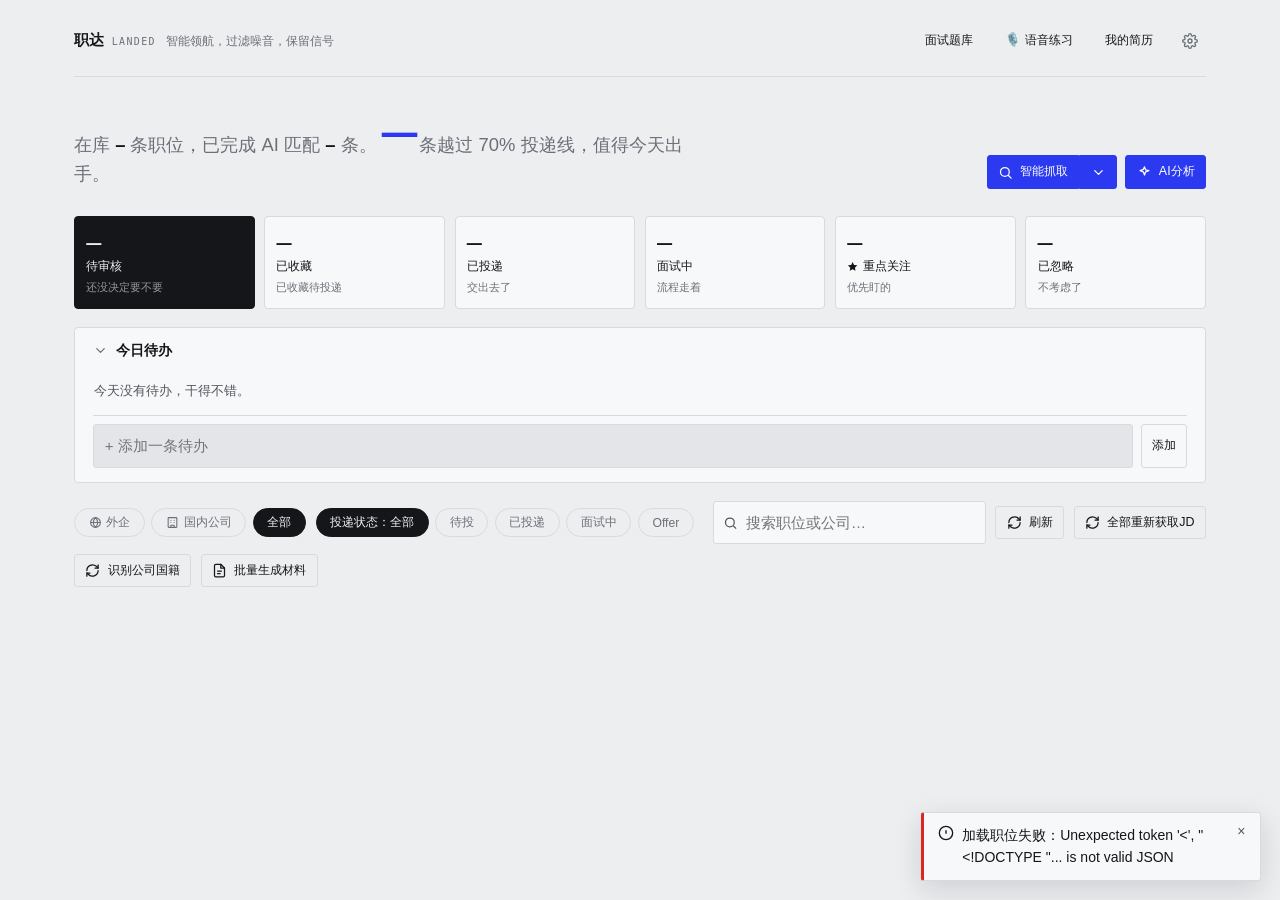
==== commit 8cf087a2: "Add email rejection auto-scan (interactive + unattended queue) and interview voice practice module E" ====
--- a/templates/index.html
+++ b/templates/index.html
@@ -22,6 +22,10 @@
       <a class="btn btn-secondary btn-plain btn-sm" id="bankBtn" href="/interview" target="_blank" rel="noopener"
         title="通用面试题库：自我介绍、STAR 故事、讲述过往工作、通用问题（新标签页打开）">
         面试题库
+      </a>
+      <a class="btn btn-secondary btn-plain btn-sm" id="practiceBtn" href="/interview/practice" target="_blank" rel="noopener"
+        title="上传准备文档，AI 出题，逐题语音作答并打分（新标签页打开）">
+        🎙️ 语音练习
       </a>
       <a class="btn btn-secondary btn-plain btn-sm" id="resumeBtn" href="/resume" target="_blank" rel="noopener"
         title="我的简历：上传简历、跑 AI 体检、按建议生成优化版（新标签页打开）">
@@ -51,7 +55,7 @@
            ——添加链接用得比搜索/AI分析低频，合并进下拉能省一个按钮位（2026-08-18） -->
       <div class="split-btn">
         <button class="btn btn-primary btn-sm" id="runNowBtn" onclick="runNow()"
-          title="按「设置」里的关键词和城市，去 Indeed / LinkedIn 抓一轮新职位。抓到的新职位会自动排队做 AI 匹配分析，重复的和明显不相关的会直接跳过">
+          title="按「设置」里的关键词和城市，去 Indeed / LinkedIn 抓一轮新职位。抓到的新职位会自动排队做 AI 匹配分析，重复的和明显不相关的会直接跳过。如果配置了已启用的 How You Fit 搜索，会顺带在后台同步这些搜索（进度看下拉菜单里的按钮）">
           <svg viewBox="0 0 24 24" fill="none" stroke="currentColor" stroke-width="2" stroke-linecap="round" stroke-linejoin="round"><circle cx="11" cy="11" r="7"/><path d="m21 21-4.3-4.3"/></svg>
           智能抓取
         </button>
@@ -87,7 +91,7 @@
                （linkedin_how_you_fit.sync_all_enabled_searches()），让用户配好搜索
                条目后不用等到第二天定时任务才能验证生效（2026-08-23）。 -->
           <button type="button" id="syncHowYouFitAllBtn" onclick="closeRunNowMenu(); syncHowYouFitAll();"
-            title="依次同步「设置」里配置的所有已启用的 How You Fit 搜索。要开登录态浏览器逐条扫描，条与条之间会节流等待，可能需要几分钟。首次使用前需要先手动登录过 LinkedIn，见 README">
+            title="依次同步「设置」里配置的所有已启用的 How You Fit 搜索。要开登录态浏览器逐条扫描，条与条之间会节流等待，可能需要几分钟。首次使用前需要先手动登录过 LinkedIn，见 README。点「智能抓取」主按钮也会顺带触发这个同步，这颗按钮的 loading 态是共用的">
             <svg viewBox="0 0 24 24" fill="none" stroke="currentColor" stroke-width="2" stroke-linecap="round" stroke-linejoin="round"><path d="M21 12a9 9 0 1 1-2.64-6.36"/><path d="M21 3v6h-6"/></svg>
             同步 How You Fit 全部搜索
           </button>
@@ -303,224 +307,324 @@
 </div>
 
 <div class="modal-overlay" id="moreModalOverlay" onclick="if(event.target===this) closeMoreModal()">
-  <div class="modal">
+  <div class="modal modal-wide">
     <div class="modal-head">
-      <nav class="tabs modal-tabs">
-        <button class="tab-btn active" data-moretab="settings" onclick="switchMoreTab('settings')">设置</button>
-        <button class="tab-btn" data-moretab="runs" onclick="switchMoreTab('runs')">运行记录</button>
-      </nav>
+      <h3>设置</h3>
       <button class="icon-btn" onclick="closeMoreModal()">
         <svg viewBox="0 0 24 24" fill="none" stroke="currentColor" stroke-width="2" stroke-linecap="round" stroke-linejoin="round"><path d="M18 6 6 18M6 6l12 12"/></svg>
       </button>
     </div>
-    <div class="modal-body">
-
-      <!-- ===== Settings subtab ===== -->
-      <section class="tab-panel active" id="moreSubpanel-settings">
-        <div class="card">
-          <div class="card-head">
-            <div>
+
+    <!-- 原来是「设置/运行记录」两个顶部标签 + 设置内里一整页长滚动 5 张卡片，内容太多
+         排不清（见 spec/roadmap.md「设置页重设计」条目）。改成左侧菜单，每类设置单独
+         一屏；原来「搜索设置」卡片里混了搜什么(关键词/城市/公司)、多久搜一次(定时)、
+         提醒(拒信检查间隔)、文件存哪(追踪表路径) 四种不同性质的东西，现在拆到
+         「搜索来源」「自动化与提醒」「简历与文件路径」三个菜单项里，AI模型卡片底部
+         的简历相关两项也一并挪去「简历与文件路径」——都是"文件放哪儿"，跟选模型是两回事。
+         各面板共享同一份表单字段（id 不变），保存设置一次性提交，不分面板保存。 -->
+    <div class="modal-main">
+      <aside class="settings-nav">
+        <div class="nav-group">
+          <div class="nav-group-label">设置</div>
+
+          <button class="nav-item active" data-section="appearance" onclick="switchSettingsSection('appearance')">
+            <svg viewBox="0 0 24 24" fill="none" stroke="currentColor" stroke-width="2" stroke-linecap="round" stroke-linejoin="round"><circle cx="12" cy="12" r="4"/><path d="M12 2v2M12 20v2M4.9 4.9l1.4 1.4M17.7 17.7l1.4 1.4M2 12h2M20 12h2M4.9 19.1l1.4-1.4M17.7 6.3l1.4-1.4"/></svg>
+            外观
+          </button>
+
+          <button class="nav-item" data-section="search" onclick="switchSettingsSection('search')">
+            <svg viewBox="0 0 24 24" fill="none" stroke="currentColor" stroke-width="2" stroke-linecap="round" stroke-linejoin="round"><circle cx="11" cy="11" r="7"/><path d="m21 21-4.3-4.3"/></svg>
+            搜索来源
+          </button>
+
+          <button class="nav-item" data-section="auto" onclick="switchSettingsSection('auto')">
+            <svg viewBox="0 0 24 24" fill="none" stroke="currentColor" stroke-width="2" stroke-linecap="round" stroke-linejoin="round"><circle cx="12" cy="12" r="9"/><path d="M12 7v5l3.5 2"/></svg>
+            自动化与提醒
+          </button>
+
+          <button class="nav-item" data-section="ai" onclick="switchSettingsSection('ai')">
+            <svg viewBox="0 0 24 24" fill="none" stroke="currentColor" stroke-width="2" stroke-linecap="round" stroke-linejoin="round"><rect x="6" y="6" width="12" height="12" rx="1.5"/><path d="M9 2v3M15 2v3M9 19v3M15 19v3M2 9h3M2 15h3M19 9h3M19 15h3"/></svg>
+            AI 模型
+          </button>
+
+          <button class="nav-item" data-section="files" onclick="switchSettingsSection('files')">
+            <svg viewBox="0 0 24 24" fill="none" stroke="currentColor" stroke-width="2" stroke-linecap="round" stroke-linejoin="round"><path d="M3 7a2 2 0 0 1 2-2h4l2 2h8a2 2 0 0 1 2 2v8a2 2 0 0 1-2 2H5a2 2 0 0 1-2-2Z"/></svg>
+            简历与文件路径
+          </button>
+
+          <button class="nav-item" data-section="preference" onclick="switchSettingsSection('preference')">
+            <svg viewBox="0 0 24 24" fill="none" stroke="currentColor" stroke-width="2" stroke-linecap="round" stroke-linejoin="round"><path d="M12 20s-7-4.35-9.5-8.8C.8 7.9 2.4 4.5 5.8 4.1c2-.24 3.7.9 4.6 2.4a1 1 0 0 0 1.2 0c.9-1.5 2.6-2.64 4.6-2.4 3.4.4 5 3.8 3.3 7.1C19 15.65 12 20 12 20Z"/></svg>
+            偏好档案
+          </button>
+
+          <button class="nav-item" data-section="easyapply" onclick="switchSettingsSection('easyapply')">
+            <svg viewBox="0 0 24 24" fill="none" stroke="currentColor" stroke-width="2" stroke-linecap="round" stroke-linejoin="round"><path d="M13 2 3 14h7l-1 8 10-12h-7l1-8Z"/></svg>
+            Easy Apply 自动回答
+          </button>
+        </div>
+
+        <div class="nav-divider"></div>
+
+        <div class="nav-group">
+          <div class="nav-group-label">日志</div>
+          <button class="nav-item" data-section="runs" onclick="switchSettingsSection('runs')">
+            <svg viewBox="0 0 24 24" fill="none" stroke="currentColor" stroke-width="2" stroke-linecap="round" stroke-linejoin="round"><path d="M9 11l3 3L22 4M21 12v6a2 2 0 0 1-2 2H5a2 2 0 0 1-2-2V6a2 2 0 0 1 2-2h11"/></svg>
+            运行记录
+          </button>
+        </div>
+      </aside>
+
+      <div class="settings-content">
+        <div class="content-scroll">
+
+          <section class="settings-panel active" data-panel="appearance">
+            <div class="panel-head">
               <h2>外观</h2>
               <p>没手动选过就跟随系统的深浅色设置；选过之后记在本机浏览器里，换设备要重新选。</p>
             </div>
-          </div>
-          <div class="appearance-row">
-            <span>深色模式</span>
-            <button class="icon-btn" id="themeToggle" title="切换深色模式" onclick="toggleTheme()">
-              <svg id="themeIcon" viewBox="0 0 24 24" fill="none" stroke="currentColor" stroke-width="2" stroke-linecap="round" stroke-linejoin="round"></svg>
-            </button>
-          </div>
-        </div>
-
-        <div class="card">
-          <div class="card-head">
-            <div>
-              <h2>搜索设置</h2>
-              <p>按关键词 × 城市定时自动抓取 Indeed / LinkedIn 新职位，去重后存入待审核列表。</p>
-            </div>
-          </div>
-          <div class="form-grid">
-            <div class="field">
-              <label>关键词（每行一个）</label>
-              <textarea id="keywords" rows="4" placeholder="Senior Product Manager&#10;AI产品经理"></textarea>
-            </div>
-            <div class="field">
-              <label>城市（每行一个，留空一行表示不限地点/远程）</label>
-              <textarea id="locations" rows="4" placeholder="Beijing&#10;Shanghai&#10;Remote"></textarea>
-            </div>
-            <div class="field span-2">
-              <label>重点关注公司（每行一个，可选）</label>
-              <textarea id="linkedinTargetCompanies" rows="3" placeholder="Amazon&#10;HSBC&#10;Riot Games"></textarea>
-              <p class="field-hint">额外对这些公司单独跑一次 LinkedIn 定向搜索，不受关键词搜索的排名/条数上限影响——沿用上面的关键词，不用重复填。保存时会解析成 LinkedIn 内部 ID，公司别配太多（5~8 家为宜），解析结果见下方。</p>
-              <p class="field-hint" id="targetCompanyStatus"></p>
-            </div>
-            <!-- LinkedIn "How You Fit"（个人档案匹配）搜索同步（2026-08-23）：登录态下
-                 LinkedIn 基于你的档案算出的"你可能符合条件"搜索结果页，跟「重点关注公司」
-                 一样是额外抓取来源，但每条要存名字+URL+启用开关三样东西，textarea 放不下，
-                 改成逐行结构化的小列表，增删改都在本地DOM操作，随「保存设置」一起提交
-                 （见 collectHowYouFitSearches()）。扫描失败时后端会自动升级给一个AI导航
-                 兜底重新判断页面，这是项目里第一次真正的LLM自主决策循环，见
-                 spec/tech-solution.md「关键决策」一节。 -->
-            <div class="field span-2">
-              <label>LinkedIn 个人匹配搜索（How You Fit）</label>
-              <p class="field-hint">
-                登录态下 LinkedIn 基于你的档案判断"你可能符合条件"的搜索结果页——在 LinkedIn
-                上打开该视图后复制地址栏完整链接贴到下面。<strong>这是登录态自动化操作</strong>
-                ，已加同步间隔节流和数量上限（最多 8 条），但仍有账号风险，不要配太多条。
-                首次使用前需要先手动登录过 LinkedIn，见 README。
-              </p>
-              <div id="howYouFitList"></div>
-              <button type="button" class="btn btn-secondary btn-sm" onclick="addHowYouFitRow()">+ 添加一条</button>
-            </div>
-            <div class="field">
-              <label>Indeed 国家代码</label>
-              <input id="country_indeed" type="text" placeholder="china">
-            </div>
-            <div class="field">
-              <label>每个关键词+城市组合返回条数</label>
-              <input id="results_wanted" type="number" min="1" max="100">
-            </div>
-            <div class="field">
-              <label>只抓取最近几天内发布的职位（留空或0表示不限）</label>
-              <input id="days_old" type="number" min="0" max="365" placeholder="30">
-            </div>
-            <div class="field">
-              <label>每天定时时间（本机时间）</label>
-              <div class="time-row">
-                <label class="switch-row">
-                  <input id="schedule_enabled" type="checkbox">
-                  <span>开启</span>
-                </label>
-                <input id="schedule_hour" type="number" min="0" max="23">
-                <span>时</span>
-                <input id="schedule_minute" type="number" min="0" max="59">
-                <span>分</span>
-              </div>
-              <p class="field-hint">关闭后不会每天自动运行，仍可手动点"立即搜索"</p>
-            </div>
-            <div class="field span-2">
-              <label>去重 / 自动分析写入用的追踪表路径</label>
-              <input id="tracker_xlsx_path" type="text" placeholder="留空默认 ~/Downloads/JD匹配追踪表.xlsx">
-            </div>
-          </div>
-        </div>
-
-        <div class="card">
-          <div class="card-head">
-            <div>
-              <h2>AI 模型与自动分析设置</h2>
+            <div class="appearance-row">
+              <span>深色模式</span>
+              <button class="icon-btn" id="themeToggle" title="切换深色模式" onclick="toggleTheme()">
+                <svg id="themeIcon" viewBox="0 0 24 24" fill="none" stroke="currentColor" stroke-width="2" stroke-linecap="round" stroke-linejoin="round"></svg>
+              </button>
+            </div>
+          </section>
+
+          <section class="settings-panel" data-panel="search">
+            <div class="panel-head">
+              <h2>搜索来源</h2>
+              <p>决定"智能抓取"到底去抓哪些职位——下面的关键词 × 城市网格搜索是主力，另外两种是针对性更强的补充来源。定时/多久跑一次在「自动化与提醒」里配。</p>
+            </div>
+
+            <div class="subsection">
+              <div class="subsection-title">关键词 × 城市网格搜索<span class="tag">主要来源</span></div>
+              <p class="subsection-desc">每个关键词分别在每个城市搜一次，逐条抓回来后自动去重、跑 AI 匹配分析。</p>
+              <div class="form-grid">
+                <div class="field">
+                  <label>关键词（每行一个）</label>
+                  <textarea id="keywords" rows="4" placeholder="Senior Product Manager&#10;AI产品经理"></textarea>
+                  <p class="field-hint">职位标题命中其中任意一个即算匹配</p>
+                </div>
+                <div class="field">
+                  <label>城市（每行一个）</label>
+                  <textarea id="locations" rows="4" placeholder="Beijing&#10;Shanghai&#10;Remote"></textarea>
+                  <p class="field-hint">留空一行表示"不限地点/远程"这一档也搜</p>
+                </div>
+                <div class="field">
+                  <label>Indeed 国家代码</label>
+                  <input id="country_indeed" type="text" placeholder="china">
+                  <p class="field-hint">决定 Indeed 搜索走哪个国家站点，不能留空（留空会导致整次抓取失败）</p>
+                </div>
+                <div class="field">
+                  <label>每个组合返回条数</label>
+                  <input id="results_wanted" type="number" min="1" max="100">
+                  <p class="field-hint">每种"关键词+城市"组合最多拉多少条，越大越全但越慢</p>
+                </div>
+                <div class="field span-2">
+                  <label>只抓最近几天内发布的职位</label>
+                  <input id="days_old" type="number" min="0" max="365" placeholder="30" style="max-width:220px">
+                  <p class="field-hint">过滤掉发布太久的老职位，留空或 0 表示不限</p>
+                </div>
+              </div>
+            </div>
+
+            <div class="subsection">
+              <div class="subsection-title">定向补充来源<span class="tag">可选</span></div>
+              <p class="subsection-desc">跟上面的网格搜索并行跑，不受它的排名/条数上限影响，不用重复填关键词。</p>
+              <div class="form-grid">
+                <div class="field span-2">
+                  <label>重点关注公司（每行一个）</label>
+                  <textarea id="linkedinTargetCompanies" rows="3" placeholder="Amazon&#10;HSBC&#10;Riot Games"></textarea>
+                  <p class="field-hint">对这些公司单独跑一次 LinkedIn 定向搜索，沿用上面的关键词。保存时会解析成 LinkedIn 内部 ID，公司别配太多（5~8 家为宜），解析结果见下方。</p>
+                  <p class="field-hint" id="targetCompanyStatus"></p>
+                </div>
+                <!-- LinkedIn "How You Fit"（个人档案匹配）搜索同步（2026-08-23）：登录态下
+                     LinkedIn 基于你的档案算出的"你可能符合条件"搜索结果页，跟「重点关注公司」
+                     一样是额外抓取来源，但每条要存名字+URL+启用开关三样东西，textarea 放不下，
+                     改成逐行结构化的小列表，增删改都在本地DOM操作，随「保存设置」一起提交
+                     （见 collectHowYouFitSearches()）。扫描失败时后端会自动升级给一个AI导航
+                     兜底重新判断页面，这是项目里第一次真正的LLM自主决策循环，见
+                     spec/tech-solution.md「关键决策」一节。 -->
+                <div class="field span-2">
+                  <label>LinkedIn 个人匹配搜索（How You Fit）</label>
+                  <p class="field-hint">
+                    登录态下 LinkedIn 基于你的档案判断"你可能符合条件"的搜索结果页——在 LinkedIn
+                    上打开该视图后复制地址栏完整链接贴到下面。<strong>这是登录态自动化操作</strong>
+                    ，已加同步间隔节流和数量上限（最多 8 条），但仍有账号风险，不要配太多条。
+                    首次使用前需要先手动登录过 LinkedIn，见 README。<strong>启用后</strong>，
+                    点首页「智能抓取」主按钮也会顺带在后台依次同步这里所有启用的搜索
+                    （跟每天定时任务一致），不需要每次都单独点"同步全部"。
+                  </p>
+                  <div id="howYouFitList"></div>
+                  <button type="button" class="btn btn-secondary btn-sm" onclick="addHowYouFitRow()">+ 添加一条</button>
+                </div>
+              </div>
+            </div>
+          </section>
+
+          <section class="settings-panel" data-panel="auto">
+            <div class="panel-head">
+              <h2>自动化与提醒</h2>
+              <p>控制"多久自动做一次"——跟「搜索来源」里搜什么、搜哪里无关，只管节奏。</p>
+            </div>
+            <div class="form-grid">
+              <div class="field span-2">
+                <label>每天定时抓取时间（本机时间）</label>
+                <div class="time-row">
+                  <label class="switch-row">
+                    <input id="schedule_enabled" type="checkbox">
+                    <span>开启</span>
+                  </label>
+                  <input id="schedule_hour" type="number" min="0" max="23">
+                  <span>时</span>
+                  <input id="schedule_minute" type="number" min="0" max="59">
+                  <span>分</span>
+                </div>
+                <p class="field-hint">到点自动按「搜索来源」里的配置跑一轮抓取 + 匹配分析 + 已启用的 How You Fit 同步；关闭后不会每天自动运行，仍可在首页手动点"智能抓取"</p>
+              </div>
+              <div class="field span-2">
+                <label>邮件拒信检查提醒间隔（天，0表示关闭提醒）</label>
+                <input id="email_scan_interval_days" type="number" min="0" max="30" placeholder="1" style="max-width:220px">
+                <p class="field-hint">这不是后台自动任务——app.py 本身没有 Gmail 访问权限，需要在 Claude Code 对话里让它帮你查（说一句"查一下邮箱有没有拒信"）。这里只控制隔多少天在下面"每日任务清单"里提醒你一次，详见 README「邮件拒信自动识别怎么用」。</p>
+              </div>
+            </div>
+          </section>
+
+          <section class="settings-panel" data-panel="ai">
+            <div class="panel-head">
+              <h2>AI 模型</h2>
               <p>用 Claude 需要设 <code>ANTHROPIC_API_KEY</code> 环境变量，用 DeepSeek 需要设 <code>DEEPSEEK_API_KEY</code>（密钥只读环境变量，不进配置文件）。七块功能可以各配各的模型：匹配分析每条职位都要跑一次，便宜优先；定制简历/Cover Letter、面试准备、题库、简历体检、偏好档案都是生成一次看很久，质量优先；职位AI对话追问频繁，便宜优先。点击职位的"AI 分析"只计算匹配度并写入追踪表（不产生简历/CL），定制简历 + cover letter 改成职位详情页里按按钮单独生成。</p>
             </div>
-          </div>
-          <div class="form-grid">
-            <div class="field">
-              <label>JD 匹配分析用的模型</label>
-              <select class="model-select" id="modelTask-analysis" onchange="setTaskModel('analysis', this.value, this)"></select>
-            </div>
-            <div class="field">
-              <label>定制简历 / Cover Letter 生成用的模型</label>
-              <select class="model-select" id="modelTask-materials" onchange="setTaskModel('materials', this.value, this)"></select>
-            </div>
-            <div class="field">
-              <label>面试准备用的模型</label>
-              <select class="model-select" id="modelTask-interview_prep" onchange="setTaskModel('interview_prep', this.value, this)"></select>
-            </div>
-            <div class="field">
-              <label>通用题库用的模型（AI 起草 + 跟 AI 对话）</label>
-              <select class="model-select" id="modelTask-interview_bank" onchange="setTaskModel('interview_bank', this.value, this)"></select>
-            </div>
-            <div class="field">
-              <label>简历体检用的模型</label>
-              <select class="model-select" id="modelTask-resume_review" onchange="setTaskModel('resume_review', this.value, this)"></select>
-            </div>
-            <div class="field">
-              <label>职位详情页 AI 对话用的模型</label>
-              <select class="model-select" id="modelTask-job_chat" onchange="setTaskModel('job_chat', this.value, this)"></select>
-            </div>
-            <div class="field">
-              <label>偏好档案总结用的模型</label>
-              <select class="model-select" id="modelTask-preference_profile" onchange="setTaskModel('preference_profile', this.value, this)"></select>
-            </div>
-            <!-- 简历本身不在这里配了：改成在「我的简历」页上传，这里只读展示当前用的是哪份。
-                 保存设置时也不再提交 base_resume_path（后端白名单里已经去掉），否则这个
-                 空的只读框会把用户刚传的简历覆盖掉。 -->
-            <div class="field span-2">
-              <label>当前使用的简历</label>
-              <div class="settings-resume-row">
-                <span id="settingsResumeName">读取中…</span>
-                <a class="btn btn-secondary btn-sm" href="/resume" target="_blank" rel="noopener">去「我的简历」管理 →</a>
-              </div>
-            </div>
-            <div class="field span-2">
-              <label>定制简历保存目录</label>
-              <input id="resume_output_dir" type="text" placeholder="留空默认跟基础简历同目录">
-            </div>
-          </div>
-        </div>
-
-        <!-- 偏好档案：忽略职位时留的原因攒够几条后自动总结成的一段话，会被塞进以后每次
-             匹配分析的 prompt 里。放在设置面板里给用户看到，是为了让"被塞进 prompt 的
-             内容"可见、可信任，不是又开一个独立页面（内容就一段话，用不上）。 -->
-        <div class="card">
-          <div class="card-head">
-            <div>
-              <h2>偏好档案</h2>
-              <p>忽略职位时留的原因攒够几条后，AI 会自动总结成一段话，帮以后的匹配分析更懂你排斥什么。忽略职位后会弹一个可跳过的原因小弹窗；已忽略但还没补过原因的职位，卡片上有单独的补录入口。</p>
-            </div>
-            <button type="button" class="btn btn-secondary btn-sm" onclick="regeneratePreferenceProfile(this)">立即重新生成</button>
-          </div>
-          <div id="preferenceProfileCard">加载中…</div>
-        </div>
-
-        <div class="card">
-          <div class="card-head">
-            <div>
+            <div class="form-grid">
+              <div class="field">
+                <label>JD 匹配分析用的模型</label>
+                <select class="model-select" id="modelTask-analysis" onchange="setTaskModel('analysis', this.value, this)"></select>
+                <p class="field-hint">每条职位都跑一次，只算匹配度、写入追踪表</p>
+              </div>
+              <div class="field">
+                <label>定制简历 / Cover Letter 生成用的模型</label>
+                <select class="model-select" id="modelTask-materials" onchange="setTaskModel('materials', this.value, this)"></select>
+                <p class="field-hint">在职位详情页按按钮单独生成</p>
+              </div>
+              <div class="field">
+                <label>面试准备用的模型</label>
+                <select class="model-select" id="modelTask-interview_prep" onchange="setTaskModel('interview_prep', this.value, this)"></select>
+              </div>
+              <div class="field">
+                <label>通用题库用的模型（AI 起草 + 跟 AI 对话）</label>
+                <select class="model-select" id="modelTask-interview_bank" onchange="setTaskModel('interview_bank', this.value, this)"></select>
+              </div>
+              <div class="field">
+                <label>简历体检用的模型</label>
+                <select class="model-select" id="modelTask-resume_review" onchange="setTaskModel('resume_review', this.value, this)"></select>
+              </div>
+              <div class="field">
+                <label>职位详情页 AI 对话用的模型</label>
+                <select class="model-select" id="modelTask-job_chat" onchange="setTaskModel('job_chat', this.value, this)"></select>
+                <p class="field-hint">追问频繁，优先便宜模型</p>
+              </div>
+              <div class="field">
+                <label>偏好档案总结用的模型</label>
+                <select class="model-select" id="modelTask-preference_profile" onchange="setTaskModel('preference_profile', this.value, this)"></select>
+              </div>
+            </div>
+          </section>
+
+          <section class="settings-panel" data-panel="files">
+            <div class="panel-head">
+              <h2>简历与文件路径</h2>
+              <p>AI 用的是哪份简历、生成的文件存到哪——这些是"文件放哪儿"的问题，跟「AI 模型」选哪个模型是两回事，所以单独放这一类。</p>
+            </div>
+            <div class="form-grid">
+              <!-- 简历本身不在这里配了：改成在「我的简历」页上传，这里只读展示当前用的是哪份。
+                   保存设置时也不再提交 base_resume_path（后端白名单里已经去掉），否则这个
+                   空的只读框会把用户刚传的简历覆盖掉。 -->
+              <div class="field span-2">
+                <label>当前使用的简历</label>
+                <div class="settings-resume-row">
+                  <span id="settingsResumeName">读取中…</span>
+                  <a class="btn btn-secondary btn-sm" href="/resume" target="_blank" rel="noopener">去「我的简历」管理 →</a>
+                </div>
+                <p class="field-hint">定制简历/Cover Letter 生成、面试准备、简历体检、AI 匹配分析都会读这份基础简历的内容作为你的背景信息；这里只做只读展示，要换一份简历要去「我的简历」页上传</p>
+              </div>
+              <div class="field span-2">
+                <label>定制简历保存目录</label>
+                <input id="resume_output_dir" type="text" placeholder="留空默认跟基础简历同目录">
+                <p class="field-hint">针对某个职位生成的定制简历 / Cover Letter 文件存到这个目录</p>
+              </div>
+              <div class="field span-2">
+                <label>追踪表路径（去重 / 分析结果写入用）</label>
+                <input id="tracker_xlsx_path" type="text" placeholder="留空默认 ~/Downloads/JD匹配追踪表.xlsx">
+                <p class="field-hint">抓取去重、AI 匹配分析结果都会写进这张 Excel——是整个流程共用的主数据文件，不是简历文件</p>
+              </div>
+            </div>
+          </section>
+
+          <!-- 偏好档案：忽略职位时留的原因攒够几条后自动总结成的一段话，会被塞进以后每次
+               匹配分析的 prompt 里。放在设置面板里给用户看到，是为了让"被塞进 prompt 的
+               内容"可见、可信任，不是又开一个独立页面（内容就一段话，用不上）。 -->
+          <section class="settings-panel" data-panel="preference">
+            <div class="panel-head" style="display:flex;align-items:flex-start;justify-content:space-between;gap:1rem;">
+              <div>
+                <h2>偏好档案</h2>
+                <p>忽略职位时留的原因攒够几条后，AI 会自动总结成一段话，帮以后的匹配分析更懂你排斥什么。忽略职位后会弹一个可跳过的原因小弹窗；已忽略但还没补过原因的职位，卡片上有单独的补录入口。</p>
+              </div>
+              <button type="button" class="btn btn-secondary btn-sm" onclick="regeneratePreferenceProfile(this)">立即重新生成</button>
+            </div>
+            <div id="preferenceProfileCard">加载中…</div>
+          </section>
+
+          <section class="settings-panel" data-panel="easyapply">
+            <div class="panel-head">
               <h2>Easy Apply 自动回答设置</h2>
               <p>LinkedIn Easy Apply 半自动投递遇到筛选问题时，会用这里配置的答案自动填写并点"下一步"；遇到下面没覆盖到的问题会停在那一步，等你手动填。不会自动点击最终的"提交申请"，这一步永远需要你自己确认。</p>
             </div>
-          </div>
-          <div class="form-grid">
-            <div class="field">
-              <label>工作签证 / 工作授权</label>
-              <input id="ea_work_authorization" type="text" placeholder="例如：无需公司担保工作签证">
-            </div>
-            <div class="field">
-              <label>期望薪资</label>
-              <input id="ea_expected_salary" type="text" placeholder="例如：30k-40k RMB/月">
-            </div>
-            <div class="field">
-              <label>入职时间 / Notice Period</label>
-              <input id="ea_notice_period" type="text" placeholder="例如：1个月内到岗">
-            </div>
-            <div class="field span-2">
-              <label>其它常见问题（每行一条，格式：问题关键词=答案）</label>
-              <textarea id="ea_extra_answers" rows="4" placeholder="是否愿意出差=愿意&#10;英语水平=流利&#10;是否有相关认证=否"></textarea>
-              <p class="field-hint">自动化会用"问题关键词"去匹配 Easy Apply 表单里问题的文字，包含这个关键词就填对应答案；没匹配上任何一行才会停下来</p>
-            </div>
-          </div>
-        </div>
-
-        <div class="card-footer" style="margin-top:-0.4rem;">
+            <div class="form-grid">
+              <div class="field">
+                <label>工作签证 / 工作授权</label>
+                <input id="ea_work_authorization" type="text" placeholder="例如：无需公司担保工作签证">
+              </div>
+              <div class="field">
+                <label>期望薪资</label>
+                <input id="ea_expected_salary" type="text" placeholder="例如：30k-40k RMB/月">
+              </div>
+              <div class="field">
+                <label>入职时间 / Notice Period</label>
+                <input id="ea_notice_period" type="text" placeholder="例如：1个月内到岗">
+              </div>
+              <div class="field span-2">
+                <label>其它常见问题（每行一条，格式：问题关键词=答案）</label>
+                <textarea id="ea_extra_answers" rows="4" placeholder="是否愿意出差=愿意&#10;英语水平=流利&#10;是否有相关认证=否"></textarea>
+                <p class="field-hint">自动化会用"问题关键词"去匹配 Easy Apply 表单里问题的文字，包含这个关键词就填对应答案；没匹配上任何一行才会停下来</p>
+              </div>
+            </div>
+          </section>
+
+          <section class="settings-panel" data-panel="runs">
+            <div class="panel-head">
+              <h2>运行记录</h2>
+              <p>每次自动 / 手动抓取的执行结果，最新的排在最上面。</p>
+            </div>
+            <div class="table-wrap">
+              <table id="runsTable">
+                <thead>
+                  <tr><th>时间</th><th>关键词</th><th>找到</th><th>新增</th><th>去重跳过</th><th>不相关跳过</th><th>状态</th></tr>
+                </thead>
+                <tbody></tbody>
+              </table>
+            </div>
+          </section>
+
+        </div>
+
+        <div class="content-footer" id="settingsFooter">
           <button class="btn btn-primary" id="saveConfigBtn" onclick="saveConfig()">
             <svg viewBox="0 0 24 24" fill="none" stroke="currentColor" stroke-width="2" stroke-linecap="round" stroke-linejoin="round"><path d="M19 21H5a2 2 0 0 1-2-2V5a2 2 0 0 1 2-2h11l5 5v11a2 2 0 0 1-2 2Z"/><path d="M17 21v-8H7v8"/><path d="M7 3v5h8"/></svg>
             保存设置
           </button>
           <span id="configSavedHint" style="font-size:0.82rem;color:var(--success);display:none;">已保存</span>
         </div>
-      </section>
-
-      <!-- ===== Runs subtab ===== -->
-      <section class="tab-panel" id="moreSubpanel-runs">
-        <div class="table-wrap">
-          <table id="runsTable">
-            <thead>
-              <tr><th>时间</th><th>关键词</th><th>找到</th><th>新增</th><th>去重跳过</th><th>不相关跳过</th><th>状态</th></tr>
-            </thead>
-            <tbody></tbody>
-          </table>
-        </div>
-      </section>
-
+      </div>
     </div>
   </div>
 </div>
--- a/static/style.css
+++ b/static/style.css
@@ -366,6 +366,9 @@
 .checklist-text { font-size: 0.85rem; color: var(--text); cursor: pointer; }
 .checklist-text:hover { text-decoration: underline; }
 .checklist-empty { font-size: 0.83rem; color: var(--text-faint); padding: 0.4rem 0.1rem; }
+.checklist-row-pending-rejection { flex-wrap: wrap; }
+.checklist-row-pending-rejection .checklist-text { flex: 1 1 100%; cursor: default; }
+.checklist-row-pending-rejection .checklist-text:hover { text-decoration: none; }
 .checklist-add-row {
   display: flex; gap: 0.5rem; margin-top: 0.5rem; padding-top: 0.5rem;
   border-top: 1px solid var(--border);
@@ -399,8 +402,6 @@
   border-radius: 999px; padding: 0.05rem 0.42rem; font-weight: 700;
 }
 .tab-btn.active .count { background: var(--primary-soft); color: var(--primary); }
-
-.modal-tabs { border-bottom: none; margin-bottom: 0; }
 
 .tab-panel { display: none; animation: fadein 0.18s ease; }
 .tab-panel.active { display: block; }
@@ -724,6 +725,82 @@
 }
 .modal-head h3 { margin: 0; font-size: 1rem; font-weight: 700; }
 .modal-body { padding: 1.3rem; overflow-y: auto; }
+
+/* ---------- 设置弹窗：左侧菜单 + 右侧单屏内容（取代旧的顶部标签 + 长滚动） ----------
+   .modal 本身已经是 width:100%; max-width:680px，宽度不会撑破 .modal-overlay 的
+   flex 居中布局，所以这里只加大 max-width，不改 .modal-overlay 的任何东西——
+   保证不会出现左右滚动条。.modal-main 用 min-height:0 让内部两栏各自纵向滚动，
+   而不是让整个弹窗（进而整个页面）出现滚动条。 */
+.modal.modal-wide { max-width: 900px; max-height: 88vh; }
+.modal-main { flex: 1; min-height: 0; display: flex; overflow: hidden; }
+
+.settings-nav {
+  width: 212px; flex-shrink: 0;
+  border-right: 1px solid var(--border);
+  background: var(--bg-subtle);
+  padding: 0.9rem 0.6rem;
+  overflow-y: auto;
+  display: flex; flex-direction: column; gap: 1.1rem;
+}
+.nav-group-label {
+  font-size: 0.68rem; font-weight: 700; letter-spacing: 0.06em; text-transform: uppercase;
+  color: var(--text-faint); padding: 0 0.5rem; margin-bottom: 0.35rem;
+}
+.nav-group { display: flex; flex-direction: column; gap: 0.15rem; }
+.nav-item {
+  display: flex; align-items: center; gap: 0.55rem;
+  width: 100%; padding: 0.5rem 0.55rem; border-radius: var(--radius-sm);
+  border: none; background: none; cursor: pointer; text-align: left;
+  font: inherit; font-size: 0.83rem; color: var(--text-muted);
+  transition: background 0.12s ease, color 0.12s ease;
+}
+.nav-item:hover { background: var(--bg-elevated); color: var(--text); }
+.nav-item svg { width: 16px; height: 16px; flex-shrink: 0; }
+.nav-item.active { background: var(--primary-soft); color: var(--primary); font-weight: 700; }
+.nav-item.active:hover { background: var(--primary-soft); color: var(--primary); }
+.nav-divider { height: 1px; background: var(--border); margin: 0 0.5rem; }
+
+.settings-content { flex: 1; min-width: 0; display: flex; flex-direction: column; overflow: hidden; }
+.content-scroll { padding: 1.5rem 1.6rem; overflow-y: auto; flex: 1; min-height: 0; }
+.panel-head { margin-bottom: 1.2rem; }
+.panel-head h2 { font-size: 1.05rem; margin: 0; font-weight: 700; }
+.panel-head p { margin: 0.3rem 0 0; font-size: 0.83rem; color: var(--text-muted); line-height: 1.55; max-width: 64ch; }
+
+.settings-panel { display: none; animation: fadein 0.18s ease; }
+.settings-panel.active { display: block; }
+
+.subsection { margin-bottom: 1.5rem; }
+.subsection:last-child { margin-bottom: 0; }
+.subsection-title {
+  display: flex; align-items: baseline; gap: 0.5rem;
+  font-size: 0.8rem; font-weight: 700; color: var(--text);
+  margin-bottom: 0.3rem; padding-bottom: 0.5rem; border-bottom: 1px solid var(--border);
+}
+.subsection-title .tag {
+  font-size: 0.66rem; font-weight: 600; color: var(--text-faint);
+  background: var(--bg-subtle); border: 1px solid var(--border); border-radius: 999px;
+  padding: 0.05rem 0.5rem;
+}
+.subsection-desc { font-size: 0.78rem; color: var(--text-muted); margin: 0.3rem 0 0.9rem; line-height: 1.5; }
+
+.content-footer {
+  display: flex; align-items: center; gap: 0.7rem; flex-shrink: 0;
+  padding: 1rem 1.6rem; border-top: 1px solid var(--border);
+  background: var(--bg-elevated);
+}
+
+@media (max-width: 760px) {
+  .modal-main { flex-direction: column; }
+  .settings-nav {
+    width: auto; flex-direction: row; flex-wrap: nowrap; gap: 0.3rem;
+    border-right: none; border-bottom: 1px solid var(--border);
+    overflow-x: auto; overflow-y: hidden; padding: 0.6rem;
+  }
+  .nav-group { flex-direction: row; flex-shrink: 0; }
+  .nav-group-label { display: none; }
+  .nav-divider { width: 1px; height: 1.6rem; margin: 0 0.2rem; }
+  .nav-item { white-space: nowrap; flex-shrink: 0; }
+}
 
 /* 添加职位链接的逐条结果。只有"失败"这一档换颜色（红字），入库/已存在都用中性色——
    这里三档里只有失败需要用户再做点什么，另外两档看一眼就过，不值得各占一个颜色。 */
@@ -1166,6 +1243,57 @@
   background: var(--bg-elevated); color: var(--text);
 }
 .tag-input-row input:focus { border-color: var(--primary); }
+
+/* ---------- 面试语音练习（/interview/practice） ---------- */
+.practice-doc-card { display: flex; align-items: center; gap: 0.9rem; }
+.practice-doc-info { flex: 1; min-width: 0; }
+.practice-doc-name { font-weight: 700; display: flex; align-items: center; gap: 0.4rem; }
+.practice-doc-name svg { width: 15px; height: 15px; flex-shrink: 0; }
+.practice-doc-sub { margin-top: 0.25rem; font-size: 0.8rem; color: var(--text-muted); }
+.practice-doc-actions { display: flex; gap: 0.4rem; flex-shrink: 0; flex-wrap: wrap; justify-content: flex-end; }
+
+/* 进度条 + 分类徽章 + 题号，练习页顶部 */
+.practice-progress-row {
+  display: flex; align-items: center; gap: 0.8rem; margin-bottom: 1rem; flex-wrap: wrap;
+}
+.practice-progress-count { font-size: 0.82rem; font-weight: 700; color: var(--text-muted); flex-shrink: 0; }
+.practice-progress-bar { flex: 1; min-width: 6rem; height: 5px; border-radius: 3px; background: var(--bg-subtle); overflow: hidden; }
+.practice-progress-fill { height: 100%; background: var(--primary); border-radius: 3px; transition: width 0.2s ease; }
+
+/* 题目跳转小圆点：未作答/已作答(带分数色)/当前 三态 */
+.practice-q-nav { display: flex; flex-wrap: wrap; gap: 0.4rem; margin-bottom: 1.1rem; }
+.practice-q-dot {
+  width: 1.9rem; height: 1.9rem; border-radius: 50%; border: 1px solid var(--border);
+  background: var(--bg-elevated); color: var(--text-muted); font-size: 0.72rem; font-weight: 700;
+  display: flex; align-items: center; justify-content: center; cursor: pointer; flex-shrink: 0;
+  transition: all 0.15s ease;
+}
+.practice-q-dot:hover { border-color: var(--primary); }
+.practice-q-dot.current { border-color: var(--primary); border-width: 2px; color: var(--primary); }
+.practice-q-dot.answered.match-high { border-color: var(--success); color: var(--success); background: var(--success-soft); }
+.practice-q-dot.answered.match-mid { border-color: #f5a623; color: #f5a623; }
+.practice-q-dot.answered.match-low { border-color: var(--danger); color: var(--danger); }
+
+.practice-q-card { margin-bottom: 1.1rem; }
+.practice-q-text { font-size: 1.02rem; font-weight: 700; line-height: 1.5; margin-bottom: 0.3rem; }
+.practice-q-source { font-size: 0.74rem; color: var(--text-faint); margin-bottom: 0.7rem; }
+
+/* 录音控制区 */
+.practice-rec-row { display: flex; align-items: center; gap: 0.7rem; margin: 0.9rem 0 0.6rem; flex-wrap: wrap; }
+.rec-dot {
+  width: 9px; height: 9px; border-radius: 50%; background: var(--danger); flex-shrink: 0;
+  animation: rec-pulse 1.2s ease-in-out infinite;
+}
+@keyframes rec-pulse { 0%, 100% { opacity: 1; } 50% { opacity: 0.3; } }
+.practice-timer { font-size: 0.82rem; color: var(--text-muted); font-variant-numeric: tabular-nums; }
+.practice-lang-toggle { display: flex; gap: 0.3rem; }
+.practice-transcript {
+  width: 100%; min-height: 5rem; font-size: 0.88rem; line-height: 1.6;
+  padding: 0.7rem 0.85rem; border-radius: var(--radius-sm);
+  border: 1px solid var(--border); background: var(--bg-subtle); color: var(--text);
+  resize: vertical;
+}
+.practice-transcript[readonly] { background: var(--bg-subtle); color: var(--text-muted); cursor: default; }
 
 /* ---------- Responsive ---------- */
 @media (max-width: 720px) {
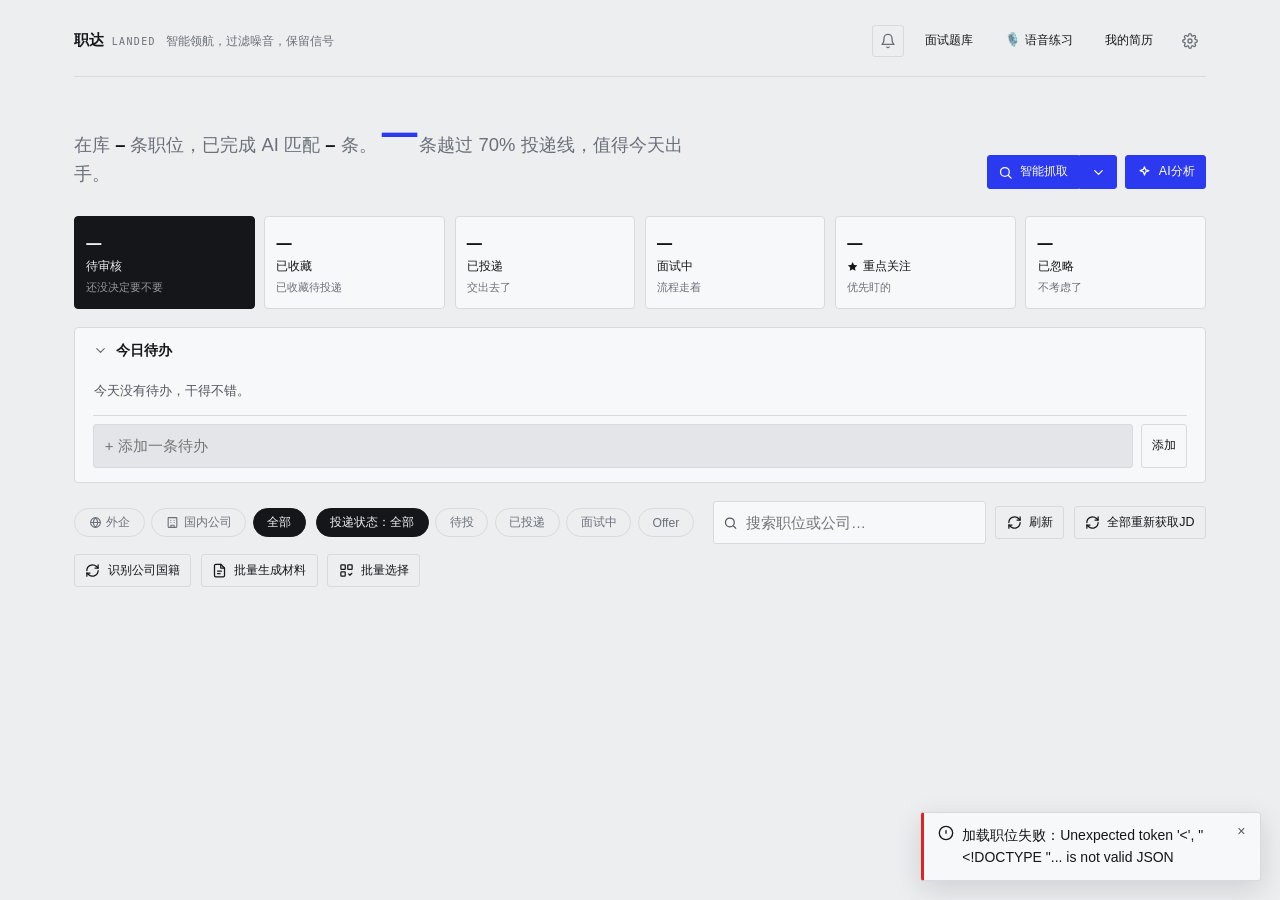
==== commit d12a31e3: "Split Flask routes and add notifications, eval harness, and LinkedIn interview sync. Keep app.py as " ====
--- a/templates/index.html
+++ b/templates/index.html
@@ -17,6 +17,17 @@
       <div class="sub">智能领航，过滤噪音，保留信号</div>
     </div>
     <div class="topbar-actions">
+      <!-- 通知铃铛：同步/AI分析这些后台任务完成时的持久化提醒，跟 showToast() 不同——
+           toast 只有正好停留在发起操作那个页面才能看到，铃铛的未读数是服务端算的，
+           跳走/关掉浏览器再回来也不会错过。6 个页面都有，逻辑共用 static/common.js
+           的 initNotifications()/toggleNotifDropdown()。 -->
+      <div class="notif-wrap">
+        <button class="icon-btn" id="notifBellBtn" title="通知" onclick="toggleNotifDropdown()">
+          <svg viewBox="0 0 24 24" fill="none" stroke="currentColor" stroke-width="2" stroke-linecap="round" stroke-linejoin="round"><path d="M6 8a6 6 0 0 1 12 0c0 7 3 9 3 9H3s3-2 3-9"/><path d="M10.3 21a1.94 1.94 0 0 0 3.4 0"/></svg>
+          <span class="notif-badge" id="notifBadge" style="display:none;"></span>
+        </button>
+        <div class="notif-dropdown" id="notifDropdown"></div>
+      </div>
       <!-- 面试题库/我的简历都是偶尔才点一次的导航项（新标签页打开，不该把职位列表顶掉），
            2026-08-18 从中间操作区挪过来、去掉边框（.btn-plain），面试题库放我的简历左边 -->
       <a class="btn btn-secondary btn-plain btn-sm" id="bankBtn" href="/interview" target="_blank" rel="noopener"
@@ -55,7 +66,7 @@
            ——添加链接用得比搜索/AI分析低频，合并进下拉能省一个按钮位（2026-08-18） -->
       <div class="split-btn">
         <button class="btn btn-primary btn-sm" id="runNowBtn" onclick="runNow()"
-          title="按「设置」里的关键词和城市，去 Indeed / LinkedIn 抓一轮新职位。抓到的新职位会自动排队做 AI 匹配分析，重复的和明显不相关的会直接跳过。如果配置了已启用的 How You Fit 搜索，会顺带在后台同步这些搜索（进度看下拉菜单里的按钮）">
+          title="按「设置」里的关键词和城市，去 Indeed / LinkedIn 抓一轮新职位。抓到的新职位会自动排队做 AI 匹配分析，重复的和明显不相关的会直接跳过。如果配置了已启用的 LinkedIn 智能匹配推荐搜索，会顺带在后台同步这些搜索（进度看下拉菜单里的按钮）">
           <svg viewBox="0 0 24 24" fill="none" stroke="currentColor" stroke-width="2" stroke-linecap="round" stroke-linejoin="round"><circle cx="11" cy="11" r="7"/><path d="m21 21-4.3-4.3"/></svg>
           智能抓取
         </button>
@@ -72,11 +83,11 @@
             <svg viewBox="0 0 24 24" fill="none" stroke="currentColor" stroke-width="2" stroke-linecap="round" stroke-linejoin="round"><path d="M10 13a5 5 0 0 0 7.5.5l3-3a5 5 0 0 0-7-7l-1.5 1.5"/><path d="M14 11a5 5 0 0 0-7.5-.5l-3 3a5 5 0 0 0 7 7l1.5-1.5"/></svg>
             添加链接
           </button>
-          <!-- 同步 LinkedIn 收藏/已投递：跟「添加链接」同一类"补自动搜索漏掉的职位"入口，
-               区别是这个不用手动挨条复制链接——开一次登录态的浏览器把对应列表扫一遍，
-               找到的链接走跟「添加链接」完全相同的入库流程。要求本机之前手动登录过
+          <!-- 同步 LinkedIn 收藏/已投递/面试：跟「添加链接」同一类"补自动搜索漏掉的职位"
+               入口，区别是这个不用手动挨条复制链接——开一次登录态的浏览器把对应列表扫
+               一遍，找到的链接走跟「添加链接」完全相同的入库流程。要求本机之前手动登录过
                LinkedIn（见 README「同步 LinkedIn 收藏/已投递怎么用」），没登录过会在
-               结果里报错提示。两个按钮共用 syncTrackerStage()，只是传的 stage 不同。 -->
+               结果里报错提示。三个按钮共用 syncTrackerStage()，只是传的 stage 不同。 -->
           <button type="button" id="syncSavedBtn" onclick="closeRunNowMenu(); syncTrackerStage('saved');"
             title="打开一次登录态的浏览器，扫一遍你在 LinkedIn 上「已收藏」的职位列表，把里面的职位链接同步进待审核。首次使用前需要先手动登录过 LinkedIn，见 README">
             <svg viewBox="0 0 24 24" fill="none" stroke="currentColor" stroke-width="2" stroke-linecap="round" stroke-linejoin="round"><path d="M21 12a9 9 0 1 1-2.64-6.36"/><path d="M21 3v6h-6"/></svg>
@@ -87,13 +98,22 @@
             <svg viewBox="0 0 24 24" fill="none" stroke="currentColor" stroke-width="2" stroke-linecap="round" stroke-linejoin="round"><path d="M21 12a9 9 0 1 1-2.64-6.36"/><path d="M21 3v6h-6"/></svg>
             同步 LinkedIn 已投递
           </button>
-          <!-- How You Fit 全部搜索：跟每日定时任务用的是同一个后端函数
+          <!-- LinkedIn 会把职位挪进"面试"列表后就不再出现在"已投递"列表里了，光同步
+               已投递会漏掉这些职位，所以单独补一个入口，同步进来自动标记投递状态为
+               「面试中」（2026-08-26）。 -->
+          <button type="button" id="syncInterviewBtn" onclick="closeRunNowMenu(); syncTrackerStage('interview');"
+            title="打开一次登录态的浏览器，扫一遍你在 LinkedIn 上「面试」的职位列表，同步进职达并自动标记投递状态为「面试中」。LinkedIn 上标为面试阶段的职位不会再出现在「已投递」列表里，所以需要单独同步这个列表。首次使用前需要先手动登录过 LinkedIn，见 README">
+            <svg viewBox="0 0 24 24" fill="none" stroke="currentColor" stroke-width="2" stroke-linecap="round" stroke-linejoin="round"><path d="M21 12a9 9 0 1 1-2.64-6.36"/><path d="M21 3v6h-6"/></svg>
+            同步 LinkedIn 面试
+          </button>
+          <!-- LinkedIn 智能匹配推荐全部搜索（UI 显示名，内部仍叫 How You Fit，见下方设置区块
+               说明）：跟每日定时任务用的是同一个后端函数
                （linkedin_how_you_fit.sync_all_enabled_searches()），让用户配好搜索
                条目后不用等到第二天定时任务才能验证生效（2026-08-23）。 -->
           <button type="button" id="syncHowYouFitAllBtn" onclick="closeRunNowMenu(); syncHowYouFitAll();"
-            title="依次同步「设置」里配置的所有已启用的 How You Fit 搜索。要开登录态浏览器逐条扫描，条与条之间会节流等待，可能需要几分钟。首次使用前需要先手动登录过 LinkedIn，见 README。点「智能抓取」主按钮也会顺带触发这个同步，这颗按钮的 loading 态是共用的">
+            title="依次同步「设置」里配置的所有已启用的 LinkedIn 智能匹配推荐搜索。要开登录态浏览器逐条扫描，条与条之间会节流等待，可能需要几分钟。首次使用前需要先手动登录过 LinkedIn，见 README。点「智能抓取」主按钮也会顺带触发这个同步，这颗按钮的 loading 态是共用的">
             <svg viewBox="0 0 24 24" fill="none" stroke="currentColor" stroke-width="2" stroke-linecap="round" stroke-linejoin="round"><path d="M21 12a9 9 0 1 1-2.64-6.36"/><path d="M21 3v6h-6"/></svg>
-            同步 How You Fit 全部搜索
+            同步 LinkedIn 智能匹配推荐全部搜索
           </button>
         </div>
       </div>
@@ -257,6 +277,23 @@
         <svg viewBox="0 0 24 24" fill="none" stroke="currentColor" stroke-width="2" stroke-linecap="round" stroke-linejoin="round"><path d="M14 2H6a2 2 0 0 0-2 2v16a2 2 0 0 0 2 2h12a2 2 0 0 0 2-2V8z"/><path d="M14 2v6h6M9 13h6M9 17h4"/></svg>
         批量生成材料
       </button>
+      <!-- 多选职位批量忽略（2026-08-30）：点这颗按钮进入选择模式，职位卡片上会出现复选框，
+           下面的 batchSelectBar 才会露出来。退出/完成后自动关闭，见 static/app.js 的
+           toggleBatchSelectMode()。 -->
+      <button class="btn btn-secondary btn-sm" id="batchSelectToggleBtn" onclick="toggleBatchSelectMode()" title="多选职位，一次性移入「已忽略」">
+        <svg viewBox="0 0 24 24" fill="none" stroke="currentColor" stroke-width="2" stroke-linecap="round" stroke-linejoin="round"><rect x="3" y="3" width="7" height="7" rx="1"/><rect x="14" y="3" width="7" height="7" rx="1"/><rect x="3" y="14" width="7" height="7" rx="1"/><path d="m15.5 17.5 2 2 3-3"/></svg>
+        批量选择
+      </button>
+    </div>
+
+    <div class="batch-select-bar" id="batchSelectBar" style="display:none;">
+      <label class="batch-select-all">
+        <input type="checkbox" id="batchSelectAllCheckbox" onchange="toggleSelectAllJobs(this.checked)">
+        全选当前筛选下的职位
+      </label>
+      <span class="batch-select-count">已选择 <b id="batchSelectCount">0</b> 项</span>
+      <button class="btn btn-primary btn-sm" id="batchDismissBtn" onclick="batchDismissSelected(this)" disabled>移入已忽略</button>
+      <button class="btn btn-secondary btn-sm" onclick="toggleBatchSelectMode(false)">取消</button>
     </div>
 
     <div id="jobsSkeleton" class="skeleton" style="display:none;">
@@ -438,19 +475,23 @@
                   <p class="field-hint">对这些公司单独跑一次 LinkedIn 定向搜索，沿用上面的关键词。保存时会解析成 LinkedIn 内部 ID，公司别配太多（5~8 家为宜），解析结果见下方。</p>
                   <p class="field-hint" id="targetCompanyStatus"></p>
                 </div>
-                <!-- LinkedIn "How You Fit"（个人档案匹配）搜索同步（2026-08-23）：登录态下
-                     LinkedIn 基于你的档案算出的"你可能符合条件"搜索结果页，跟「重点关注公司」
-                     一样是额外抓取来源，但每条要存名字+URL+启用开关三样东西，textarea 放不下，
-                     改成逐行结构化的小列表，增删改都在本地DOM操作，随「保存设置」一起提交
-                     （见 collectHowYouFitSearches()）。扫描失败时后端会自动升级给一个AI导航
-                     兜底重新判断页面，这是项目里第一次真正的LLM自主决策循环，见
-                     spec/tech-solution.md「关键决策」一节。 -->
+                <!-- LinkedIn 智能匹配推荐搜索同步（UI 显示名；内部实现/文件名/配置字段仍叫
+                     How You Fit，是 LinkedIn 官方这个视图的原名，2026-08-29 只改了面向用户的
+                     文案，故意不跟着改代码标识符——见下面这条决策为什么不能直接叫"个性化推荐"：
+                     那个词在 spec/tech-solution.md 里专指 2026-08-18 被否决的另一个功能（LinkedIn
+                     首页推荐信息流的自动化抓取），跟这里是两回事，用了会跟决策记录自相矛盾）
+                     （2026-08-23）：登录态下 LinkedIn 基于你的档案算出的"你可能符合条件"搜索
+                     结果页，跟「重点关注公司」一样是额外抓取来源，但每条要存名字+URL+启用开关
+                     三样东西，textarea 放不下，改成逐行结构化的小列表，增删改都在本地DOM操作，
+                     随「保存设置」一起提交（见 collectHowYouFitSearches()）。扫描失败时后端会
+                     自动升级给一个AI导航兜底重新判断页面，这是项目里第一次真正的LLM自主决策
+                     循环，见 spec/tech-solution.md「关键决策」一节。 -->
                 <div class="field span-2">
-                  <label>LinkedIn 个人匹配搜索（How You Fit）</label>
+                  <label>LinkedIn 智能匹配推荐</label>
                   <p class="field-hint">
                     登录态下 LinkedIn 基于你的档案判断"你可能符合条件"的搜索结果页——在 LinkedIn
                     上打开该视图后复制地址栏完整链接贴到下面。<strong>这是登录态自动化操作</strong>
-                    ，已加同步间隔节流和数量上限（最多 8 条），但仍有账号风险，不要配太多条。
+                    ，已加同步间隔节流和数量上限（最多 12 条），但仍有账号风险，不要配太多条。
                     首次使用前需要先手动登录过 LinkedIn，见 README。<strong>启用后</strong>，
                     点首页「智能抓取」主按钮也会顺带在后台依次同步这里所有启用的搜索
                     （跟每天定时任务一致），不需要每次都单独点"同步全部"。
@@ -480,12 +521,17 @@
                   <input id="schedule_minute" type="number" min="0" max="59">
                   <span>分</span>
                 </div>
-                <p class="field-hint">到点自动按「搜索来源」里的配置跑一轮抓取 + 匹配分析 + 已启用的 How You Fit 同步；关闭后不会每天自动运行，仍可在首页手动点"智能抓取"</p>
+                <p class="field-hint">到点自动按「搜索来源」里的配置跑一轮抓取 + 匹配分析 + 已启用的 LinkedIn 智能匹配推荐同步；关闭后不会每天自动运行，仍可在首页手动点"智能抓取"</p>
               </div>
               <div class="field span-2">
                 <label>邮件拒信检查提醒间隔（天，0表示关闭提醒）</label>
                 <input id="email_scan_interval_days" type="number" min="0" max="30" placeholder="1" style="max-width:220px">
                 <p class="field-hint">这不是后台自动任务——app.py 本身没有 Gmail 访问权限，需要在 Claude Code 对话里让它帮你查（说一句"查一下邮箱有没有拒信"）。这里只控制隔多少天在下面"每日任务清单"里提醒你一次，详见 README「邮件拒信自动识别怎么用」。</p>
+              </div>
+              <div class="field span-2">
+                <label>投递超N天该跟进提醒（天，0表示关闭提醒）</label>
+                <input id="stale_application_reminder_days" type="number" min="0" max="60" placeholder="7" style="max-width:220px">
+                <p class="field-hint">"每日任务清单"里"投递超过N天了，该跟进一下"这条提醒的阈值，只看有投递时间戳的职位。设为0就不再出现这条提醒。</p>
               </div>
             </div>
           </section>
--- a/static/style.css
+++ b/static/style.css
@@ -228,6 +228,40 @@
 .split-btn-menu button:hover { background: var(--bg-subtle); }
 .split-btn-menu button svg { width: 15px; height: 15px; flex-shrink: 0; color: var(--text-muted); }
 
+/* ---------- 通知铃铛 ---------- */
+/* 同步/AI分析后台任务完成的持久化提醒，跟 toast 不同——未读数是服务端算的，
+   跳走/关掉浏览器再回来也不会错过。6 个页面顶栏共用同一套标记，逻辑见
+   static/common.js 的 initNotifications()/toggleNotifDropdown()。 */
+.notif-wrap { position: relative; }
+.notif-badge {
+  position: absolute; top: -4px; right: -4px; min-width: 15px; height: 15px;
+  padding: 0 3px; border-radius: 999px; background: var(--danger); color: #fff;
+  font-size: 0.62rem; font-weight: 600; line-height: 15px; text-align: center;
+}
+.notif-dropdown {
+  display: none; position: absolute; top: calc(100% + 0.35rem); left: 0; z-index: 20;
+  width: 20rem; max-width: min(20rem, 90vw); max-height: 22rem; overflow-y: auto;
+  background: var(--bg-elevated); border: 1px solid var(--border); border-radius: var(--radius-sm);
+  box-shadow: 0 4px 16px rgba(0, 0, 0, 0.12); padding: 0.3rem;
+}
+.notif-dropdown.active { display: block; }
+.notif-empty { padding: 1rem 0.6rem; font-size: 0.8rem; color: var(--text-faint); text-align: center; }
+.notif-item {
+  display: flex; gap: 0.5rem; padding: 0.55rem 0.6rem; border-radius: var(--radius-sm);
+  text-decoration: none; color: inherit; cursor: default;
+}
+a.notif-item { cursor: pointer; }
+.notif-item:hover { background: var(--bg-subtle); }
+.notif-item + .notif-item { border-top: 1px solid var(--border); }
+.notif-dot { flex-shrink: 0; margin-top: 2px; }
+.notif-dot.success { color: var(--success); }
+.notif-dot.error { color: var(--danger); }
+.notif-dot.info { color: var(--primary); }
+.notif-body { display: flex; flex-direction: column; gap: 0.15rem; min-width: 0; }
+.notif-title { font-size: 0.83rem; font-weight: 600; color: var(--text); }
+.notif-message { font-size: 0.78rem; color: var(--text-muted); word-break: break-word; }
+.notif-time { font-size: 0.7rem; color: var(--text-faint); }
+
 /* ---------- 今日抓取漏斗 ---------- */
 .funnel {
   font-size: 0.72rem; letter-spacing: 0.01em; font-variant-numeric: tabular-nums;
@@ -457,12 +491,12 @@
 #howYouFitList { display: flex; flex-direction: column; gap: 0.5rem; margin-bottom: 0.6rem; }
 .hyf-row {
   display: grid;
-  grid-template-columns: minmax(0, 1fr) minmax(0, 2fr) auto auto auto;
+  grid-template-columns: minmax(0, 1fr) minmax(0, 2fr) auto auto auto auto;
   align-items: center;
   gap: 0.5rem;
 }
 .hyf-row .hyf-status { grid-column: 1 / -1; margin: -0.1rem 0 0; }
-.hyf-sync-btn:disabled { opacity: 0.4; cursor: not-allowed; }
+.hyf-sync-btn:disabled, .hyf-agent-test-btn:disabled { opacity: 0.4; cursor: not-allowed; }
 @media (max-width: 720px) {
   .hyf-row { grid-template-columns: 1fr; }
 }
@@ -538,6 +572,22 @@
 .search-box svg { position: absolute; left: 0.6rem; top: 50%; transform: translateY(-50%); width: 15px; height: 15px; color: var(--text-faint); }
 .search-box input { padding-left: 2rem; background: var(--bg-elevated); }
 
+/* 批量选择工具栏上的"批量选择"按钮开着时反色，跟其它筛选态（chip.active/nav-item.active）
+   是同一套"选中=反色"视觉语言 */
+#batchSelectToggleBtn.active { background: var(--text); border-color: var(--text); color: var(--bg); }
+
+/* 批量选择工具栏：只在批量选择模式开启时显示（见 app.js toggleBatchSelectMode），
+   跟 filter-bar 视觉上是一排，但单独一行避免跟筛选 chip 抢位置 */
+.batch-select-bar {
+  align-items: center; gap: 0.9rem; margin: -0.4rem 0 1rem; padding: 0.55rem 0.8rem;
+  background: var(--bg-subtle); border: 1px solid var(--border); border-radius: var(--radius);
+  font-size: 0.82rem; color: var(--text-muted); flex-wrap: wrap;
+}
+.batch-select-all { display: flex; align-items: center; gap: 0.4rem; cursor: pointer; }
+.batch-select-all input { cursor: pointer; }
+.batch-select-count { margin-right: auto; }
+.batch-select-count b { color: var(--text); font-weight: 700; }
+
 /* ---------- Job list ----------
    卡片网格 → 分割线列表。renderJobs() 在 app.js 里对结果做了分组排序（重点关注置顶 +
    按匹配度从高到低，取代原来"最新抓取排最前"），这里只负责视觉，DOM 结构/ class 名
@@ -557,6 +607,10 @@
 .job-card.star.clickable:hover { padding-left: 0.85rem; }
 .job-title-star { color: var(--text); display: inline-flex; flex-shrink: 0; }
 .job-title-star svg { width: 13px; height: 13px; }
+
+/* 批量选择模式下每张卡片左侧的复选框，跟 matchBadge 并排 */
+.job-select-checkbox { flex-shrink: 0; width: 16px; height: 16px; margin-top: 0.15rem; cursor: pointer; accent-color: var(--text); }
+.job-card.hero .job-select-checkbox { accent-color: var(--bg); }
 
 /* "今日最高"大卡：全场最高分单独拎出来，整块反色，跟统计卡片选中态是同一套语言 */
 .job-card.hero {
@@ -912,7 +966,15 @@
   display: flex; gap: 0.7rem; padding: 0.8rem 0.9rem;
   border: 1px solid var(--border); border-radius: var(--radius-sm); background: var(--bg-subtle);
 }
+/* 服务端核查未通过的条目：AI 引用的原文跟该段对不上，应用会损坏简历。整条压暗 +
+   checkbox 禁用，但仍然展示出来——藏起来用户就不知道 AI 指错过段了。 */
+.edit-item-blocked { border-color: var(--warning); background: var(--warning-soft); opacity: 0.85; }
+.edit-warning {
+  font-size: 0.78rem; font-weight: 600; line-height: 1.5;
+  color: var(--warning-strong); margin-bottom: 0.45rem;
+}
 .edit-check input { width: auto; accent-color: var(--primary); margin-top: 0.2rem; }
+.edit-check input:disabled { cursor: not-allowed; }
 .edit-body { flex: 1; min-width: 0; }
 .edit-reason { font-size: 0.8rem; color: var(--text-muted); margin-bottom: 0.5rem; }
 .edit-before, .edit-after {
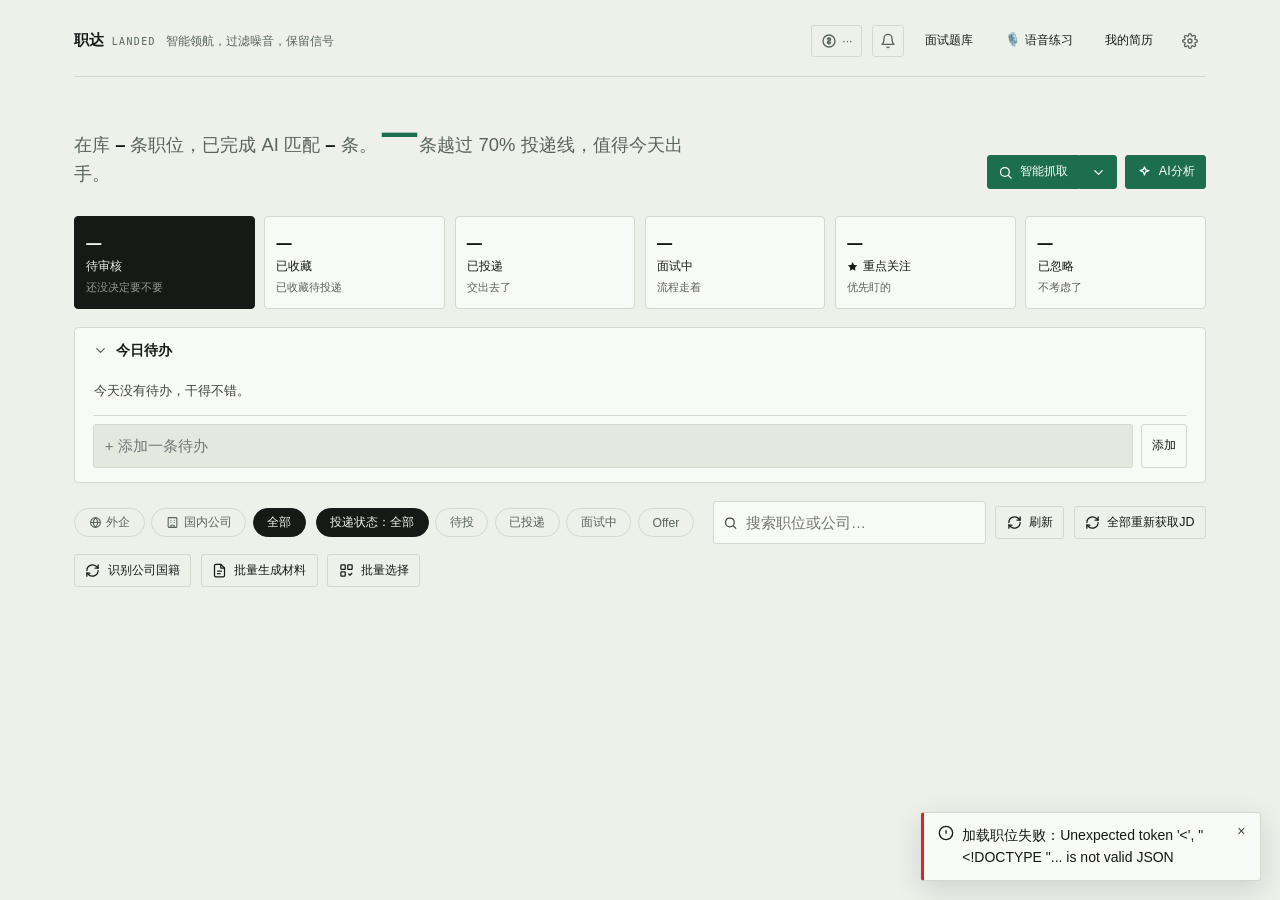
==== commit b09219d5: "Split routes into modules, add analyzer eval judge, and LinkedIn browser queue sync - Break app rout" ====
--- a/templates/index.html
+++ b/templates/index.html
@@ -21,6 +21,16 @@
            toast 只有正好停留在发起操作那个页面才能看到，铃铛的未读数是服务端算的，
            跳走/关掉浏览器再回来也不会错过。6 个页面都有，逻辑共用 static/common.js
            的 initNotifications()/toggleNotifDropdown()。 -->
+      <!-- LLM 花费小组件：常驻显示今日累计花费，点开看按任务/按模型的明细，逻辑共用
+           static/common.js 的 initSpendWidget()/toggleSpendDropdown()。跟左边的通知铃
+           是同一档的"顶栏常驻状态"，放在它左边。 -->
+      <div class="spend-wrap">
+        <button class="icon-btn spend-btn" id="spendBtn" title="LLM 调用花费（点击查看明细）" onclick="toggleSpendDropdown()">
+          <svg viewBox="0 0 24 24" fill="none" stroke="currentColor" stroke-width="2" stroke-linecap="round" stroke-linejoin="round"><circle cx="12" cy="12" r="9"/><path d="M12 7v10M9.5 9.2a2.2 2.2 0 0 1 2.2-1.7h.6a2.1 2.1 0 0 1 0 4.2h-.6a2.1 2.1 0 0 0 0 4.2h.6a2.2 2.2 0 0 0 2.2-1.7"/></svg>
+          <span id="spendBadgeText">···</span>
+        </button>
+        <div class="spend-dropdown" id="spendDropdown"></div>
+      </div>
       <div class="notif-wrap">
         <button class="icon-btn" id="notifBellBtn" title="通知" onclick="toggleNotifDropdown()">
           <svg viewBox="0 0 24 24" fill="none" stroke="currentColor" stroke-width="2" stroke-linecap="round" stroke-linejoin="round"><path d="M6 8a6 6 0 0 1 12 0c0 7 3 9 3 9H3s3-2 3-9"/><path d="M10.3 21a1.94 1.94 0 0 0 3.4 0"/></svg>
@@ -201,10 +211,11 @@
       </div>
     </div>
 
-    <!-- 每周转化率（讨论于 2026-08-22）：跟「今日待办」并排放右侧，同样是扫一眼就有数
-         的信息。renderWeeklyConversion() 在 loadJobs() 拿到 allJobs 后调用，纯前端算，
-         不额外发请求。「最近一周」用滚动7天，下面周趋势图用自然周分桶——两种口径都用
-         是因为一个要贴近"现在"，一个要能稳定累积成柱子，统一成一种会顾此失彼。 -->
+    <!-- 投递分析（讨论于 2026-08-22，改造为折线图于 2026-09-08，拆成四宫格小图于同日）：
+         跟「今日待办」并排放右侧，同样是扫一眼就有数的信息。renderWeeklyConversion() 在
+         loadJobs() 拿到 allJobs 后调用，纯前端算，不额外发请求。四个指标（新入/收藏/投递/
+         面试中）各画一张独立 Y 轴的迷你趋势图（renderSparklineTile()）——量级差异太大，
+         挤进同一个坐标系会互相压平，不再有文字汇总和规则式建议，只看各自趋势。 -->
     <div class="weekly-conv-card open" id="weeklyConvCard" style="display:none;">
       <div class="wc-head" onclick="toggleWeeklyConv()">
         <div class="wc-head-left">
@@ -214,9 +225,7 @@
       </div>
       <div class="wc-body">
         <div class="wc-body-inner">
-          <div class="wc-summary" id="weeklyConvSummary"></div>
           <div class="wc-chart" id="weeklyConvChart"></div>
-          <div class="wc-suggestion" id="weeklyConvSuggestion"></div>
         </div>
       </div>
     </div>
--- a/static/style.css
+++ b/static/style.css
@@ -1,20 +1,20 @@
 :root {
-  /* 2026-08-17 视觉改版：从"浅紫渐变 + 圆角卡片"换成冷调纸白/近黑 + 单一群青强调色的
-     编辑感设计语言，理由和取舍见 spec/roadmap.md「首页视觉改版」条目。--primary-gradient
-     保留这个变量名（很多组件还在引用它），但值改成纯色——不想为了去掉渐变去逐个组件改名。 */
-  --bg: #EDEEF0;
-  --bg-elevated: #F7F8F9;
-  --bg-subtle: #E4E5E9;
-  --border: #D7DADE;
-  --text: #14161A;
-  --text-muted: #6B7078;
+  /* 2026-09-08 配色改版：跟宣传落地页统一成墨绿+近黑的"信号/噪音"视觉语言，
+     强调色从群青换成墨绿，中性色也从冷灰调成带一点绿灰的纸白/近黑。
+     --primary-gradient 保留这个变量名（很多组件还在引用它），但值一直是纯色。 */
+  --bg: #EEF1EA;
+  --bg-elevated: #F8FAF5;
+  --bg-subtle: #E4E8DF;
+  --border: #D2D9CD;
+  --text: #151A16;
+  --text-muted: #58635B;
   /* 同上面旧注释的道理：faint 专门给小字用，对比度要比 muted 更高，不是更低 */
-  --text-faint: #52565D;
-  --primary: #2B3AF0;
-  --primary-hover: #1F2BD1;
-  --primary-soft: #E4E6FD;
+  --text-faint: #3E4740;
+  --primary: #1D6E4F;
+  --primary-hover: #155940;
+  --primary-soft: #DEEAE2;
   --primary-gradient: var(--primary);
-  --primary-glow: rgba(43, 58, 240, 0.18);
+  --primary-glow: rgba(29, 110, 79, 0.18);
   --success: #16a34a;
   --success-soft: #e9f9ef;
   --warning: #d97706;
@@ -23,6 +23,13 @@
   --danger-soft: #fdecec;
   --success-strong: #15803d;
   --warning-strong: #b45309;
+  /* 投递分析折线图的四条系列色——独立于上面的语义色（primary/success/warning），
+     走 dataviz 技能的分类配色方案（固定色相顺序，经 validate_palette.js 校验过
+     CVD 可辨识度），不能用 primary/success 顶替：那两个色相太接近，四条线放一起会混。 */
+  --chart-new: #2a78d6;
+  --chart-starred: #eda100;
+  --chart-applied: #eb6834;
+  --chart-interviewing: #1baf7a;
   /* 编辑感设计几乎不用圆角，用分割线表达层次，阴影也大幅收窄 */
   --radius: 4px;
   --radius-sm: 3px;
@@ -44,18 +51,18 @@
    纯 CSS 里没有把两个选择器合进一条规则的写法——@media 包不住选择器列表的一半。
    改深色颜色时两处都要改。 */
 :root[data-theme="dark"] {
-  --bg: #0F1114;
-  --bg-elevated: #171A1F;
-  --bg-subtle: #1B1E24;
-  --border: #272B31;
-  --text: #E9EBEE;
-  --text-muted: #878D96;
-  --text-faint: #ADB3BB;
-  --primary: #7C88FF;
-  --primary-hover: #96A0FF;
-  --primary-soft: #23274A;
+  --bg: #10140F;
+  --bg-elevated: #171C15;
+  --bg-subtle: #1B211A;
+  --border: #26302A;
+  --text: #E7ECE1;
+  --text-muted: #94A091;
+  --text-faint: #B7C2B3;
+  --primary: #4FBE93;
+  --primary-hover: #6FD1AA;
+  --primary-soft: #1B3327;
   --primary-gradient: var(--primary);
-  --primary-glow: rgba(124, 136, 255, 0.22);
+  --primary-glow: rgba(79, 190, 147, 0.22);
   --success: #4ade80;
   --success-soft: #163627;
   --warning: #fbbf24;
@@ -64,6 +71,10 @@
   --danger-soft: #3a1e1e;
   --success-strong: #4ade80;
   --warning-strong: #fbbf24;
+  --chart-new: #3987e5;
+  --chart-starred: #c98500;
+  --chart-applied: #d95926;
+  --chart-interviewing: #199e70;
   --shadow-sm: 0 1px 2px rgba(0, 0, 0, 0.4);
   --shadow-md: 0 2px 10px rgba(0, 0, 0, 0.45);
   --shadow-lg: 0 10px 30px rgba(0, 0, 0, 0.55);
@@ -71,18 +82,18 @@
 
 @media (prefers-color-scheme: dark) {
   :root:not([data-theme="light"]) {
-    --bg: #0F1114;
-    --bg-elevated: #171A1F;
-    --bg-subtle: #1B1E24;
-    --border: #272B31;
-    --text: #E9EBEE;
-    --text-muted: #878D96;
-    --text-faint: #ADB3BB;
-    --primary: #7C88FF;
-    --primary-hover: #96A0FF;
-    --primary-soft: #23274A;
+    --bg: #10140F;
+    --bg-elevated: #171C15;
+    --bg-subtle: #1B211A;
+    --border: #26302A;
+    --text: #E7ECE1;
+    --text-muted: #94A091;
+    --text-faint: #B7C2B3;
+    --primary: #4FBE93;
+    --primary-hover: #6FD1AA;
+    --primary-soft: #1B3327;
     --primary-gradient: var(--primary);
-    --primary-glow: rgba(124, 136, 255, 0.22);
+    --primary-glow: rgba(79, 190, 147, 0.22);
     --success: #4ade80;
     --success-soft: #163627;
     --warning: #fbbf24;
@@ -91,6 +102,10 @@
     --danger-soft: #3a1e1e;
     --success-strong: #4ade80;
     --warning-strong: #fbbf24;
+    --chart-new: #3987e5;
+    --chart-starred: #c98500;
+    --chart-applied: #d95926;
+    --chart-interviewing: #199e70;
     --shadow-sm: 0 1px 2px rgba(0, 0, 0, 0.4);
     --shadow-md: 0 2px 10px rgba(0, 0, 0, 0.45);
     --shadow-lg: 0 10px 30px rgba(0, 0, 0, 0.55);
@@ -262,6 +277,45 @@
 .notif-message { font-size: 0.78rem; color: var(--text-muted); word-break: break-word; }
 .notif-time { font-size: 0.7rem; color: var(--text-faint); }
 
+/* ---------- LLM 花费小组件 ---------- */
+.spend-wrap { position: relative; }
+.spend-btn {
+  width: auto; padding: 0 0.55rem; gap: 0.32rem;
+  font-size: 0.76rem; font-variant-numeric: tabular-nums; white-space: nowrap;
+}
+.spend-dropdown {
+  display: none; position: absolute; top: calc(100% + 0.35rem); left: 0; z-index: 20;
+  width: 19rem; max-width: min(19rem, 92vw); max-height: 24rem; overflow-y: auto;
+  background: var(--bg-elevated); border: 1px solid var(--border); border-radius: var(--radius-sm);
+  box-shadow: 0 4px 16px rgba(0, 0, 0, 0.12); padding: 0.7rem 0.8rem;
+}
+.spend-dropdown.active { display: block; }
+.spend-tabs { display: flex; gap: 0.3rem; margin-bottom: 0.6rem; }
+.spend-tab {
+  font-size: 0.72rem; padding: 0.15rem 0.55rem; border-radius: 999px;
+  border: 1px solid var(--border); background: none; color: var(--text-muted); cursor: pointer;
+}
+.spend-tab:hover { color: var(--text); }
+.spend-tab.active { background: var(--primary-soft); color: var(--primary); border-color: transparent; }
+.spend-section-title {
+  font-size: 0.66rem; font-weight: 700; letter-spacing: 0.06em; text-transform: uppercase;
+  color: var(--text-faint); margin: 0.7rem 0 0.15rem;
+}
+/* 每行标签/数值上下堆叠而不是左右并排——并排在 19rem 宽的下拉里放不下"匹配分析"
+   配"成本未知 · 307,507 tokens · 1 次失败"这种长值，会把模型名（如
+   "deepseek-v4-pro"）从中间的连字符处硬拆成两行，看着很乱（2026-09-08 用户反馈） */
+.spend-row { padding: 0.35rem 0; font-size: 0.8rem; }
+.spend-row + .spend-row { border-top: 1px solid var(--border); }
+.spend-row-label { color: var(--text); font-weight: 500; }
+.spend-row-value {
+  display: block; margin-top: 0.1rem; font-variant-numeric: tabular-nums;
+  color: var(--text-muted); font-size: 0.76rem;
+}
+.spend-row-total { padding-bottom: 0.5rem; margin-bottom: 0.1rem; border-bottom: 1px solid var(--border); }
+.spend-row-total .spend-row-label { font-weight: 700; }
+.spend-row-total .spend-row-value { color: var(--text); font-size: 0.8rem; }
+.spend-empty { font-size: 0.78rem; color: var(--text-faint); text-align: center; padding: 0.5rem 0; }
+
 /* ---------- 今日抓取漏斗 ---------- */
 .funnel {
   font-size: 0.72rem; letter-spacing: 0.01em; font-variant-numeric: tabular-nums;
@@ -368,28 +422,26 @@
 .weekly-conv-card.open .wc-body { grid-template-rows: 1fr; }
 .wc-body-inner { overflow: hidden; padding: 0 1.1rem; display: flex; flex-direction: column; gap: 0.6rem; }
 .weekly-conv-card.open .wc-body-inner { padding: 0 1.1rem 0.9rem; }
-.wc-summary { font-size: 0.85rem; line-height: 1.5; font-variant-numeric: tabular-nums; }
-.wc-summary b { font-weight: 700; color: var(--text); }
-.wc-summary .pct { color: var(--primary); font-weight: 600; }
-.wc-summary .sep { opacity: 0.4; padding: 0 0.3rem; }
-.wc-summary .declined { color: var(--warning-strong); }
-.wc-chart { display: flex; flex-direction: column; gap: 0.4rem; }
-.wk-row { display: grid; grid-template-columns: 76px 1fr 46px; align-items: center; gap: 0.5rem; font-size: 0.78rem; font-variant-numeric: tabular-nums; }
-.wk-label { color: var(--text-muted); font-size: 0.72rem; }
-.wk-label small { display: block; font-size: 0.64rem; opacity: 0.85; color: var(--primary); }
-.wk-track { position: relative; height: 16px; background: var(--bg-subtle); border-radius: 4px; overflow: hidden; }
-.wk-fill-total { position: absolute; inset: 0; background: var(--border); border-radius: 4px; }
-.wk-fill-conv { position: absolute; inset: 0; background: var(--primary); border-radius: 4px; }
-.wk-nums { text-align: right; font-size: 0.74rem; color: var(--text-muted); }
-.wc-accumulating {
-  font-size: 0.72rem; color: var(--text-muted); background: var(--bg-subtle);
-  border: 1px dashed var(--border); border-radius: 6px; padding: 0.4rem 0.55rem;
-}
-.wc-suggestion ul { margin: 0; padding-left: 1.05rem; display: flex; flex-direction: column; gap: 0.35rem; font-size: 0.8rem; }
-.wc-suggestion li.caution { color: var(--text-muted); }
+/* 四宫格迷你趋势图（拆分于 2026-09-08）：「新入」量级比其它三个指标大一个数量级，
+   挤进同一个共享坐标系会把后三个压平看不出趋势，改成四张各自独立 Y 轴的小图
+   （small multiples）——每张图只有一个系列，色点+标题文字就是身份标识，不需要
+   共享图例框。系列固定用 --chart-* 分类色（见 :root），线条/色点只用系列色，
+   数值文字统一走 ink 色（--text），不给文字上系列色。 */
+.wc-chart { display: grid; grid-template-columns: repeat(4, 1fr); gap: 0.6rem; }
+.wc-chart-empty { font-size: 0.8rem; color: var(--text-muted); padding: 0.4rem 0; }
+.wc-tile { min-width: 0; display: flex; flex-direction: column; gap: 0.3rem; }
+.wc-tile-head { display: flex; align-items: center; gap: 0.3rem; font-size: 0.74rem; color: var(--text-muted); }
+.wc-tile-dot-label { width: 7px; height: 7px; border-radius: 50%; flex-shrink: 0; }
+.wc-tile-name { flex: 1 1 auto; min-width: 0; overflow: hidden; text-overflow: ellipsis; white-space: nowrap; }
+.wc-tile-value { font-weight: 700; color: var(--text); font-variant-numeric: tabular-nums; }
+.wc-tile-svg { display: block; width: 100%; height: 40px; }
+.wc-tile-line { fill: none; stroke-width: 2; stroke-linejoin: round; stroke-linecap: round; vector-effect: non-scaling-stroke; }
+.wc-tile-hit { fill: transparent; }
+.wc-tile-range { display: flex; justify-content: space-between; font-size: 0.66rem; color: var(--text-muted); }
 @media (max-width: 860px) {
   .today-row { flex-direction: column; }
   .today-row .checklist-card, .weekly-conv-card { width: 100%; }
+  .wc-chart { grid-template-columns: repeat(2, 1fr); }
 }
 .checklist-items { display: flex; flex-direction: column; gap: 0.15rem; }
 .checklist-row {
@@ -1211,6 +1263,8 @@
   font-size: 0.82rem; line-height: 1.65;
   background: var(--bg); border: 1px solid var(--border); border-radius: var(--radius-sm);
 }
+/* 每条 AI 对话回复下面的小字用量说明（模型 + tokens + 成本），跟 .notif-time 同一档次感 */
+.chat-usage { margin-top: 0.35rem; font-size: 0.7rem; color: var(--text-faint); }
 .bank-chat-input { display: flex; gap: 0.4rem; align-items: flex-end; }
 .bank-chat-input textarea {
   flex: 1; padding: 0.45rem 0.6rem; font-size: 0.83rem; font-family: inherit;
